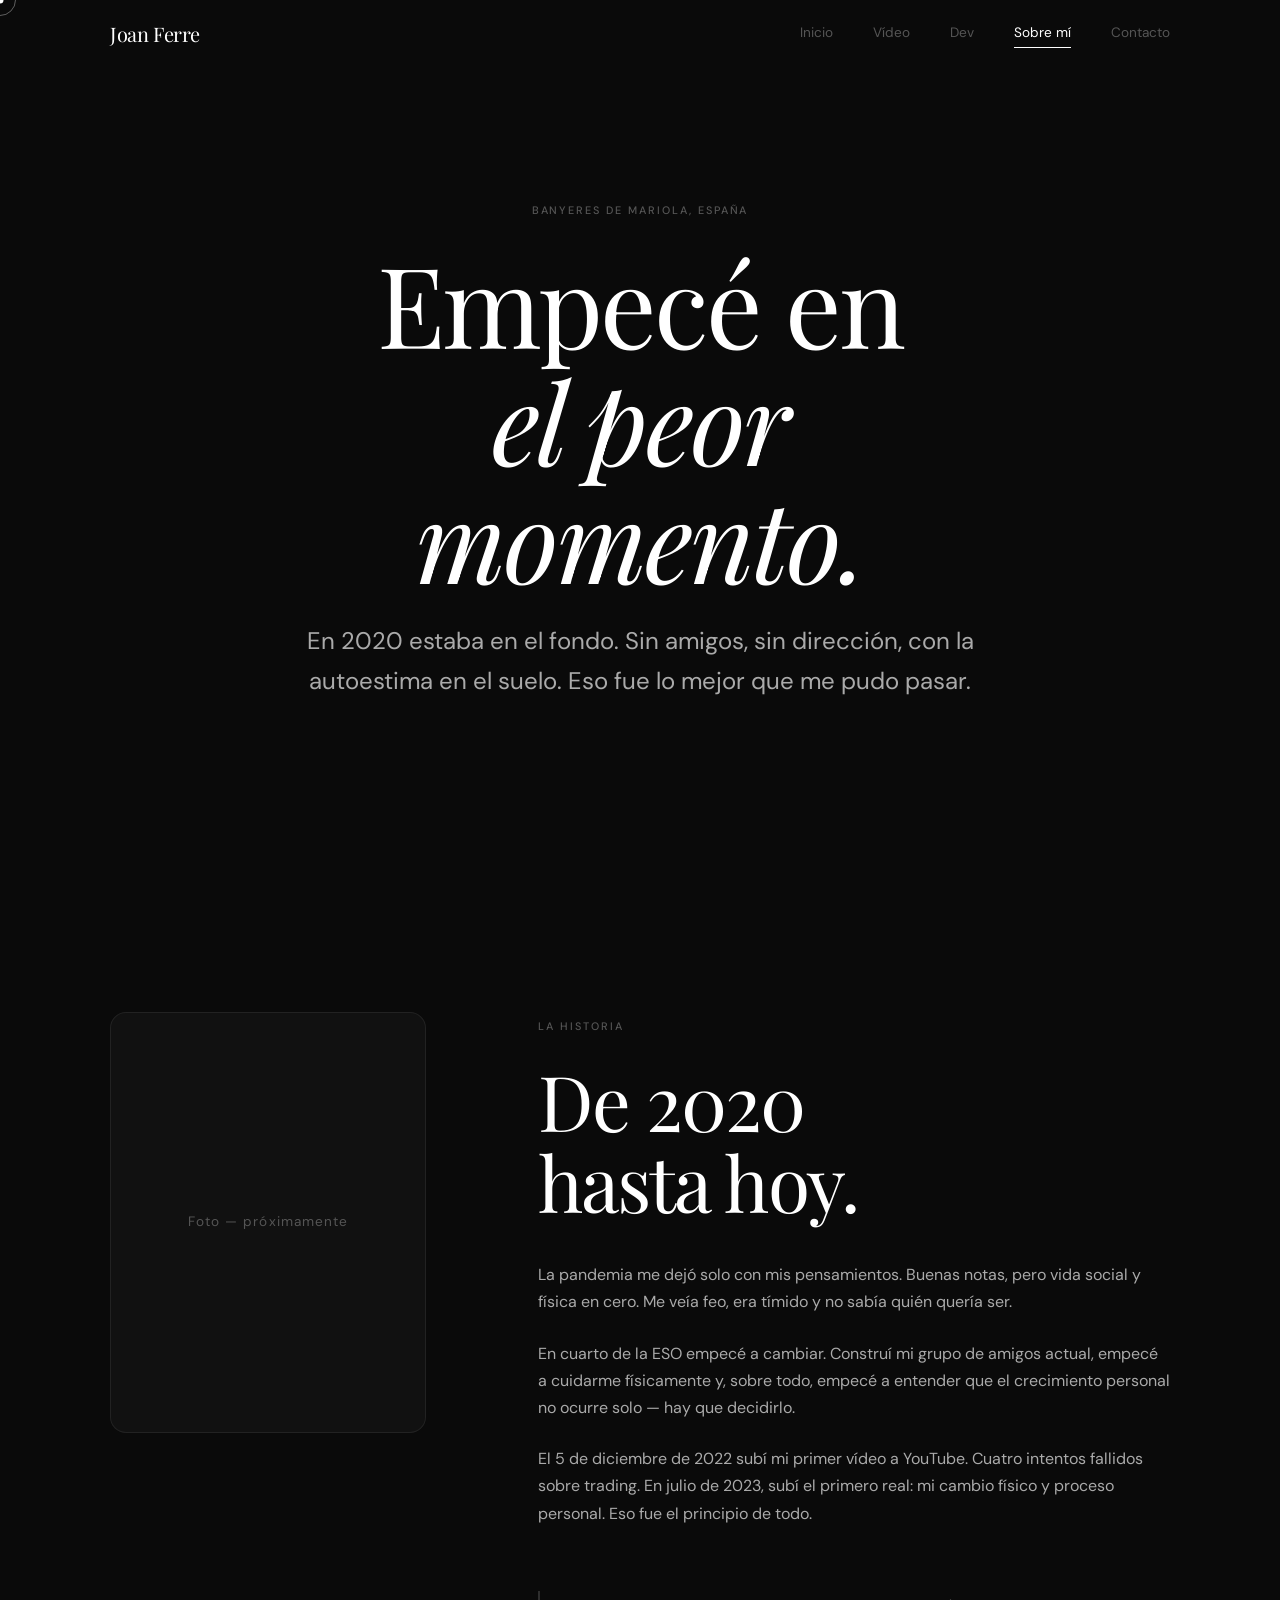
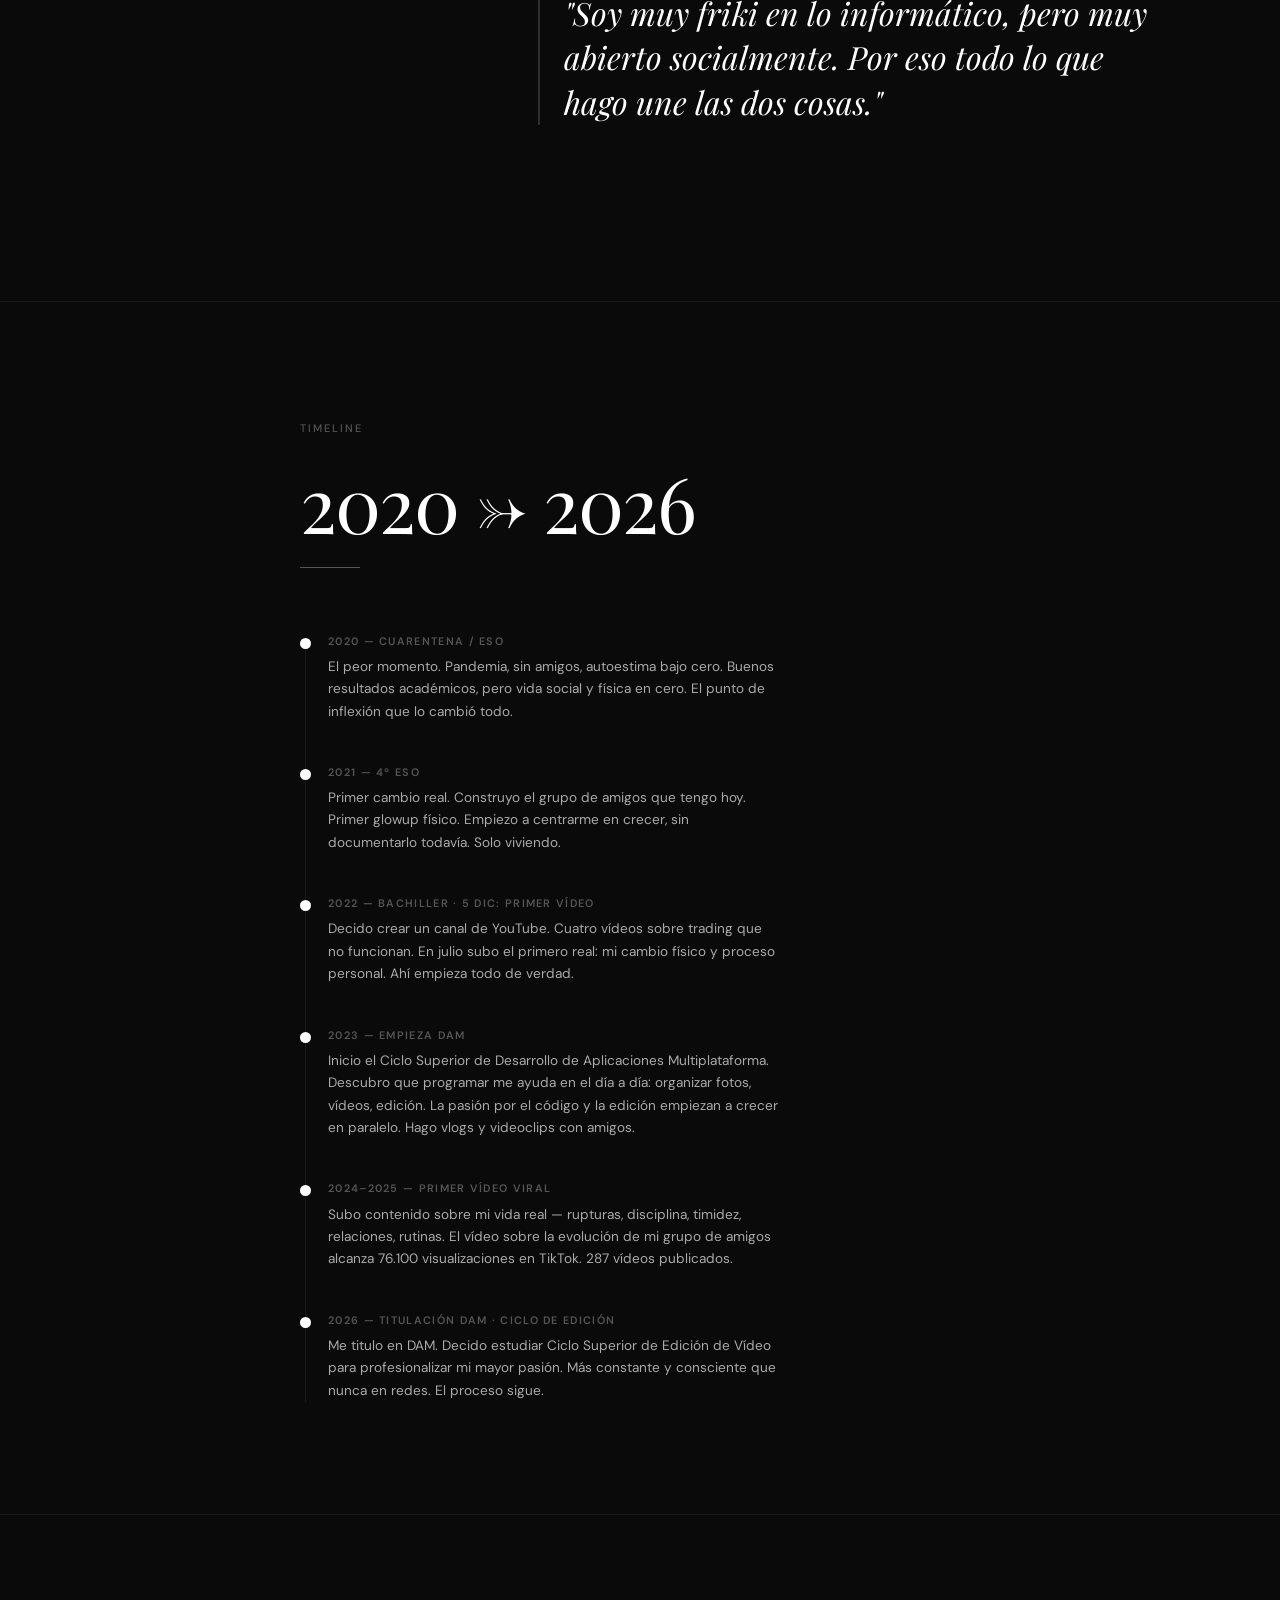
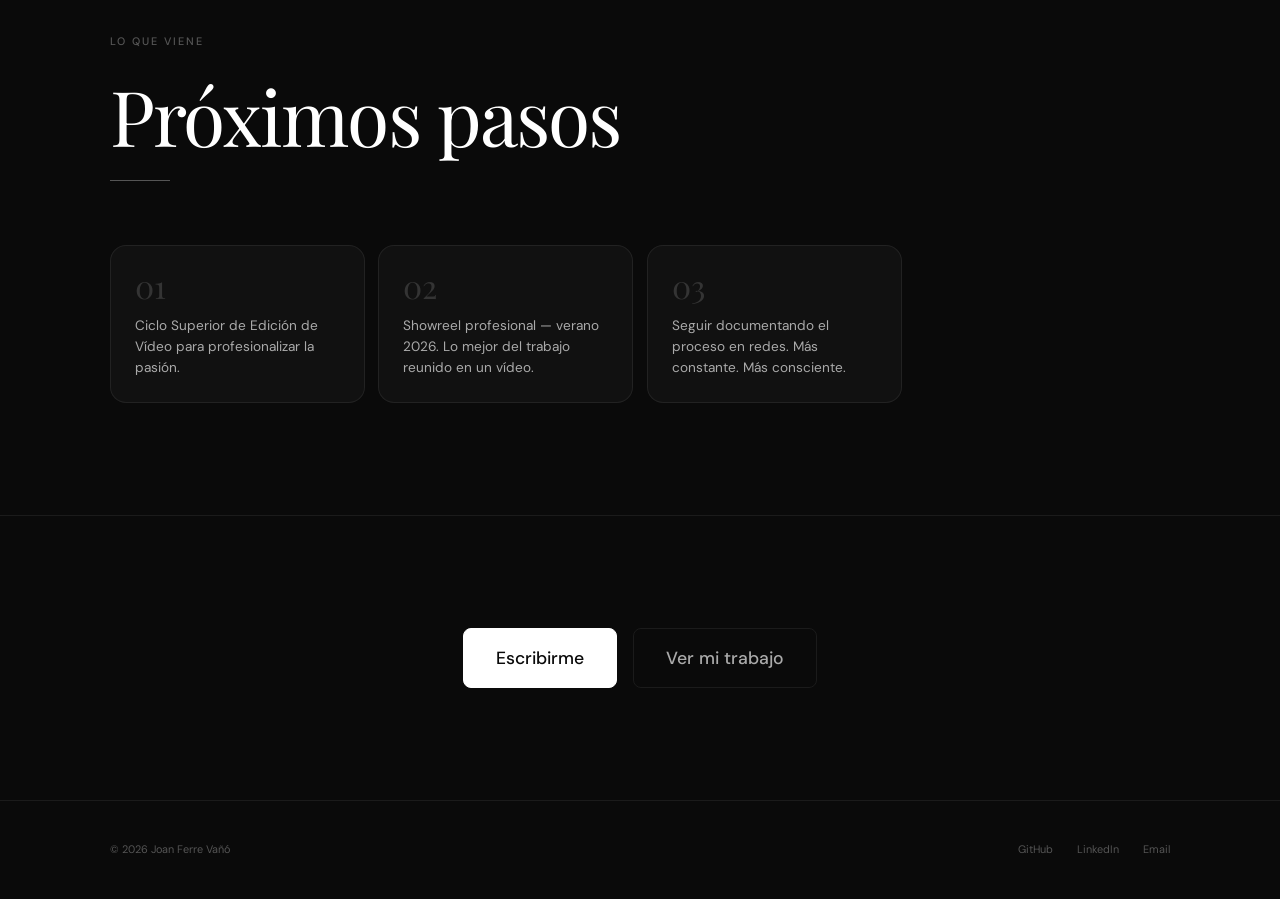
==== about.html @ 05fe8164 "Porfolio casi completo" ====
<!DOCTYPE html>
<html lang="es">
<head>
  <meta charset="UTF-8"/>
  <meta name="viewport" content="width=device-width, initial-scale=1.0"/>
  <title>Sobre mí — Joan Ferre Vañó</title>
  <meta name="description" content="La historia de Joan Ferre Vañó. De 2020 hasta hoy."/>
  <link rel="preconnect" href="https://fonts.googleapis.com"/>
  <link rel="preconnect" href="https://fonts.gstatic.com" crossorigin/>
  <link href="https://fonts.googleapis.com/css2?family=Playfair+Display:ital,wght@0,400;0,500;1,400&family=DM+Sans:wght@300;400;500&display=swap" rel="stylesheet"/>
  <link rel="stylesheet" href="css/style.css"/>
  <link rel="stylesheet" href="css/animations.css"/>
  <link rel="stylesheet" href="css/components.css"/>
  <link rel="stylesheet" href="css/pages.css"/>
</head>
<body class="page-enter">

  <!-- ── NAVBAR ─────────────────────────────────────────────── -->
  <header class="navbar" id="navbar">
    <div class="navbar__inner">
      <a href="index.html" class="navbar__logo">Joan Ferre</a>
      <nav class="navbar__nav">
        <a href="index.html"   class="navbar__link">Inicio</a>
        <a href="video.html"   class="navbar__link">Vídeo</a>
        <a href="dev.html"     class="navbar__link">Dev</a>
        <a href="about.html"   class="navbar__link">Sobre mí</a>
        <a href="contact.html" class="navbar__link">Contacto</a>
      </nav>
      <button class="navbar__burger" id="nav-burger" aria-label="Abrir menú">
        <span></span><span></span><span></span>
      </button>
    </div>
  </header>
  <div class="nav-mobile" id="nav-mobile">
    <a href="index.html">Inicio</a>
    <a href="video.html">Vídeo</a>
    <a href="dev.html">Dev</a>
    <a href="about.html">Sobre mí</a>
    <a href="contact.html">Contacto</a>
  </div>

  <main>
    <!-- ── HERO ─────────────────────────────────────────────── -->
    <section class="hero">
      <div class="container container--sm">
        <div class="hero__inner">
          <span class="hero__eyebrow hero-reveal">Banyeres de Mariola, España</span>
          <h1 class="hero__title hero-reveal">
            Empecé en<br/><em>el peor momento.</em>
          </h1>
          <p class="hero__sub hero-reveal">
            En 2020 estaba en el fondo. Sin amigos, sin dirección, con la autoestima en el suelo.
            Eso fue lo mejor que me pudo pasar.
          </p>
        </div>
      </div>
    </section>

    <!-- ── HISTORIA ──────────────────────────────────────────── -->
    <section class="section">
      <div class="container">
        <div class="about-grid">

          <!-- Foto placeholder -->
          <div class="about-photo reveal">
            <span>Foto — próximamente</span>
          </div>

          <!-- Texto -->
          <div class="reveal reveal--delay">
            <span class="label">La historia</span>
            <h2 style="margin-bottom:var(--sp-lg)">De 2020<br/>hasta hoy.</h2>

            <p style="margin-bottom:var(--sp-md)">
              La pandemia me dejó solo con mis pensamientos. Buenas notas, pero vida social
              y física en cero. Me veía feo, era tímido y no sabía quién quería ser.
            </p>
            <p style="margin-bottom:var(--sp-md)">
              En cuarto de la ESO empecé a cambiar. Construí mi grupo de amigos actual,
              empecé a cuidarme físicamente y, sobre todo, empecé a entender que el
              crecimiento personal no ocurre solo — hay que decidirlo.
            </p>
            <p>
              El 5 de diciembre de 2022 subí mi primer vídeo a YouTube. Cuatro intentos
              fallidos sobre trading. En julio de 2023, subí el primero real: mi cambio
              físico y proceso personal. Eso fue el principio de todo.
            </p>

            <blockquote class="blockquote">
              <p>"Soy muy friki en lo informático, pero muy abierto socialmente. Por eso todo lo que hago une las dos cosas."</p>
            </blockquote>
          </div>
        </div>
      </div>
    </section>

    <!-- ── TIMELINE ──────────────────────────────────────────── -->
    <section class="section">
      <div class="container container--sm">
        <div class="section__head reveal">
          <span class="label">Timeline</span>
          <h2>2020 → 2026</h2>
        </div>

        <div class="timeline reveal">

          <div class="timeline-item">
            <div class="tl-dot"></div>
            <p class="tl-year">2020 — Cuarentena / ESO</p>
            <p class="tl-text">
              El peor momento. Pandemia, sin amigos, autoestima bajo cero.
              Buenos resultados académicos, pero vida social y física en cero.
              El punto de inflexión que lo cambió todo.
            </p>
          </div>

          <div class="timeline-item">
            <div class="tl-dot"></div>
            <p class="tl-year">2021 — 4º ESO</p>
            <p class="tl-text">
              Primer cambio real. Construyo el grupo de amigos que tengo hoy.
              Primer glowup físico. Empiezo a centrarme en crecer,
              sin documentarlo todavía. Solo viviendo.
            </p>
          </div>

          <div class="timeline-item">
            <div class="tl-dot"></div>
            <p class="tl-year">2022 — Bachiller · 5 dic: primer vídeo</p>
            <p class="tl-text">
              Decido crear un canal de YouTube. Cuatro vídeos sobre trading que
              no funcionan. En julio subo el primero real: mi cambio físico y
              proceso personal. Ahí empieza todo de verdad.
            </p>
          </div>

          <div class="timeline-item">
            <div class="tl-dot"></div>
            <p class="tl-year">2023 — Empieza DAM</p>
            <p class="tl-text">
              Inicio el Ciclo Superior de Desarrollo de Aplicaciones Multiplataforma.
              Descubro que programar me ayuda en el día a día: organizar fotos, vídeos,
              edición. La pasión por el código y la edición empiezan a crecer en paralelo.
              Hago vlogs y videoclips con amigos.
            </p>
          </div>

          <div class="timeline-item">
            <div class="tl-dot"></div>
            <p class="tl-year">2024–2025 — Primer vídeo viral</p>
            <p class="tl-text">
              Subo contenido sobre mi vida real — rupturas, disciplina, timidez, relaciones,
              rutinas. El vídeo sobre la evolución de mi grupo de amigos alcanza 76.100
              visualizaciones en TikTok. 287 vídeos publicados.
            </p>
          </div>

          <div class="timeline-item">
            <div class="tl-dot"></div>
            <p class="tl-year">2026 — Titulación DAM · Ciclo de Edición</p>
            <p class="tl-text">
              Me titulo en DAM. Decido estudiar Ciclo Superior de Edición de Vídeo para
              profesionalizar mi mayor pasión. Más constante y consciente que nunca
              en redes. El proceso sigue.
            </p>
          </div>

        </div>
      </div>
    </section>

    <!-- ── PRÓXIMOS PASOS ────────────────────────────────────── -->
    <section class="section">
      <div class="container">
        <div class="section__head reveal">
          <span class="label">Lo que viene</span>
          <h2>Próximos pasos</h2>
        </div>
        <div class="next-steps stagger">
          <div class="next-step">
            <div class="next-step__num">01</div>
            <p class="next-step__text">Ciclo Superior de Edición de Vídeo para profesionalizar la pasión.</p>
          </div>
          <div class="next-step">
            <div class="next-step__num">02</div>
            <p class="next-step__text">Showreel profesional — verano 2026. Lo mejor del trabajo reunido en un vídeo.</p>
          </div>
          <div class="next-step">
            <div class="next-step__num">03</div>
            <p class="next-step__text">Seguir documentando el proceso en redes. Más constante. Más consciente.</p>
          </div>
        </div>
      </div>
    </section>

    <!-- ── CTA ──────────────────────────────────────────────── -->
    <section class="section" style="text-align:center">
      <div class="container container--xs">
        <div class="reveal" style="display:flex;gap:1rem;justify-content:center;flex-wrap:wrap">
          <a href="contact.html" class="btn btn--white btn--lg">Escribirme</a>
          <a href="video.html"   class="btn btn--ghost btn--lg">Ver mi trabajo</a>
        </div>
      </div>
    </section>

  </main>

  <footer class="footer">
    <div class="container">
      <div class="footer__inner">
        <span class="footer__copy">© <span class="footer__year">2026</span> Joan Ferre Vañó</span>
        <nav class="footer__links">
          <a href="https://github.com/joanferrevano"                       target="_blank" rel="noopener">GitHub</a>
          <a href="https://www.linkedin.com/in/joan-ferre-va%C3%B1%C3%B3/" target="_blank" rel="noopener">LinkedIn</a>
          <a href="mailto:joanferrecontact@gmail.com">Email</a>
        </nav>
      </div>
    </div>
  </footer>

  <script src="js/cursor.js"></script>
  <script src="js/nav.js"></script>
  <script src="js/main.js"></script>
</body>
</html>
---- css/style.css ----
/* ══════════════════════════════════════════════════════════════
   style.css — Variables, reset, tipografía, layout base
   Portfolio profesional de Joan Ferre Vañó
   ══════════════════════════════════════════════════════════════ */

/* ── Variables globales ─────────────────────────────────────── */
:root {
  /* Colores */
  --bg:           #0a0a0a;
  --bg-2:         #111111;
  --bg-3:         #1a1a1a;
  --bg-4:         #242424;
  --border:       rgba(255,255,255,0.07);
  --border-h:     rgba(255,255,255,0.15);
  --text:         #f0f0f0;
  --text-2:       #aaaaaa;
  --text-3:       #555555;
  --white:        #ffffff;

  /* Tipografía */
  --font-display: 'Playfair Display', serif;
  --font-body:    'DM Sans', sans-serif;

  /* Tamaños */
  --s-xs:   0.68rem;
  --s-sm:   0.85rem;
  --s-base: 1rem;
  --s-md:   1.1rem;
  --s-lg:   1.25rem;
  --s-xl:   1.5rem;
  --s-2xl:  2rem;
  --s-3xl:  2.75rem;
  --s-4xl:  3.75rem;
  --s-5xl:  5rem;
  --s-6xl:  7rem;

  /* Espaciado */
  --sp-xs:  0.4rem;
  --sp-sm:  0.85rem;
  --sp-md:  1.5rem;
  --sp-lg:  2.5rem;
  --sp-xl:  4rem;
  --sp-2xl: 7rem;

  /* Misc */
  --radius:   8px;
  --radius-lg: 16px;
  --ease:     cubic-bezier(0.16, 1, 0.3, 1);
  --dur:      0.6s;
  --dur-fast: 0.2s;
  --navbar-h: 68px;
}

/* ── Reset ──────────────────────────────────────────────────── */
*, *::before, *::after { box-sizing: border-box; margin: 0; padding: 0; }
html { scroll-behavior: smooth; overflow-x: hidden; font-size: 16px; }
body {
  background: var(--bg);
  color: var(--text);
  font-family: var(--font-body);
  font-size: var(--s-base);
  font-weight: 400;
  line-height: 1.65;
  -webkit-font-smoothing: antialiased;
  overflow-x: hidden;
  cursor: none;
}
img, svg { display: block; max-width: 100%; }
a { color: inherit; text-decoration: none; }
button { font-family: inherit; cursor: none; border: none; background: none; }
ul { list-style: none; }
@media (hover: none) { body { cursor: auto; } button { cursor: pointer; } }

/* ── Tipografía ─────────────────────────────────────────────── */
h1, h2, h3 {
  font-family: var(--font-display);
  font-weight: 400;
  line-height: 1.05;
  letter-spacing: -0.025em;
  color: var(--white);
}
h1 { font-size: clamp(var(--s-4xl), 9vw, var(--s-6xl)); }
h2 { font-size: clamp(var(--s-3xl), 6vw, var(--s-5xl)); }
h3 { font-size: clamp(var(--s-xl), 3vw, var(--s-2xl)); }
p  { color: var(--text-2); line-height: 1.7; }

/* ── Layout ─────────────────────────────────────────────────── */
.container {
  width: 100%;
  max-width: 1140px;
  margin: 0 auto;
  padding: 0 var(--sp-lg);
}
.container--sm { max-width: 760px; }
.container--xs { max-width: 600px; }

/* ── Utilidades de texto ────────────────────────────────────── */
.label {
  display: inline-block;
  font-size: var(--s-xs);
  font-weight: 500;
  letter-spacing: 0.18em;
  text-transform: uppercase;
  color: var(--text-3);
  margin-bottom: var(--sp-md);
}
.label--light { color: var(--text-2); }

.eyebrow {
  font-size: var(--s-sm);
  font-weight: 500;
  letter-spacing: 0.1em;
  text-transform: uppercase;
  color: var(--text-3);
}

/* ── Secciones ──────────────────────────────────────────────── */
.section { padding: var(--sp-2xl) 0; }
.section + .section { border-top: 1px solid var(--border); }
.section__head { margin-bottom: var(--sp-xl); }
.section__head h2 { margin-bottom: var(--sp-md); }
.section__head p { max-width: 55ch; font-size: var(--s-lg); }

/* Línea decorativa bajo título de sección */
.section__head h2::after {
  content: '';
  display: block;
  width: 0;
  height: 1px;
  background: var(--text-3);
  margin-top: var(--sp-md);
  transition: width 1.2s var(--ease);
}
.section__head.is-visible h2::after { width: 60px; }

/* ── Divisor ────────────────────────────────────────────────── */
.divider {
  height: 1px;
  background: var(--border);
  width: 100%;
}

/* ── Footer ─────────────────────────────────────────────────── */
.footer {
  padding: var(--sp-lg) 0;
  border-top: 1px solid var(--border);
}
.footer__inner {
  display: flex;
  align-items: center;
  justify-content: space-between;
  flex-wrap: wrap;
  gap: var(--sp-md);
}
.footer__copy { font-size: var(--s-xs); color: var(--text-3); }
.footer__links { display: flex; gap: var(--sp-md); }
.footer__links a { font-size: var(--s-xs); color: var(--text-3); transition: color var(--dur-fast); }
.footer__links a:hover { color: var(--text); }

/* ── Responsive ─────────────────────────────────────────────── */
@media (max-width: 900px) {
  :root { --sp-2xl: 5rem; --sp-xl: 3rem; }
  .container { padding: 0 var(--sp-md); }
}
@media (max-width: 600px) {
  :root { --sp-2xl: 4rem; }
  .footer__inner { flex-direction: column; align-items: flex-start; }
}
---- css/animations.css ----
/* ══════════════════════════════════════════════════════════════
   animations.css — Keyframes y clases de animación
   Portfolio profesional de Joan Ferre Vañó
   ══════════════════════════════════════════════════════════════ */

/* ── Keyframes ──────────────────────────────────────────────── */

@keyframes fadeUp {
  from { opacity: 0; transform: translateY(22px); }
  to   { opacity: 1; transform: translateY(0);    }
}

@keyframes fadeIn {
  from { opacity: 0; }
  to   { opacity: 1; }
}

@keyframes lineGrow {
  from { transform: scaleX(0); }
  to   { transform: scaleX(1); }
}

@keyframes cursorPulse {
  0%, 100% { transform: translate(-50%, -50%) scale(1); }
  50%       { transform: translate(-50%, -50%) scale(1.4); }
}

@keyframes timelineDot {
  from { transform: scale(0); opacity: 0; }
  to   { transform: scale(1); opacity: 1;  }
}

@keyframes pageIn {
  from { opacity: 0; transform: translateY(12px); }
  to   { opacity: 1; transform: translateY(0);    }
}

/* ── Entrada de página ──────────────────────────────────────── */
.page-enter {
  animation: pageIn 0.55s var(--ease) both;
}

/* ── Hero: texto con reveal progresivo ──────────────────────── */
.hero-reveal {
  opacity: 0;
  transform: translateY(20px);
  animation: fadeUp var(--dur) var(--ease) forwards;
}
.hero-reveal:nth-child(1) { animation-delay: 0.1s; }
.hero-reveal:nth-child(2) { animation-delay: 0.22s; }
.hero-reveal:nth-child(3) { animation-delay: 0.34s; }
.hero-reveal:nth-child(4) { animation-delay: 0.46s; }
.hero-reveal:nth-child(5) { animation-delay: 0.58s; }

/* ── Scroll reveal ──────────────────────────────────────────── */
.reveal {
  opacity: 0;
  transform: translateY(24px);
  transition: opacity 0.75s var(--ease), transform 0.75s var(--ease);
}
.reveal.is-visible {
  opacity: 1;
  transform: translateY(0);
}

/* Stagger escalonado para grupos de elementos */
.stagger > * {
  opacity: 0;
  transform: translateY(20px);
  transition: opacity 0.65s var(--ease), transform 0.65s var(--ease);
}
.stagger.is-visible > *:nth-child(1) { opacity: 1; transform: none; transition-delay: 0s;    }
.stagger.is-visible > *:nth-child(2) { opacity: 1; transform: none; transition-delay: 0.1s;  }
.stagger.is-visible > *:nth-child(3) { opacity: 1; transform: none; transition-delay: 0.2s;  }
.stagger.is-visible > *:nth-child(4) { opacity: 1; transform: none; transition-delay: 0.3s;  }
.stagger.is-visible > *:nth-child(5) { opacity: 1; transform: none; transition-delay: 0.4s;  }
.stagger.is-visible > *:nth-child(6) { opacity: 1; transform: none; transition-delay: 0.5s;  }
.stagger.is-visible > *:nth-child(7) { opacity: 1; transform: none; transition-delay: 0.6s;  }
.stagger.is-visible > *:nth-child(8) { opacity: 1; transform: none; transition-delay: 0.7s;  }

/* ── Cursor personalizado ───────────────────────────────────── */
.cursor-dot {
  position: fixed;
  width: 7px;
  height: 7px;
  background: var(--white);
  border-radius: 50%;
  top: 0; left: 0;
  pointer-events: none;
  z-index: 9999;
  transform: translate(-50%, -50%);
  transition: width 0.2s, height 0.2s, background 0.2s;
}
.cursor-ring {
  position: fixed;
  width: 32px;
  height: 32px;
  border: 1px solid rgba(255,255,255,0.35);
  border-radius: 50%;
  top: 0; left: 0;
  pointer-events: none;
  z-index: 9998;
  transform: translate(-50%, -50%);
  transition: width 0.3s var(--ease), height 0.3s var(--ease),
              border-color 0.3s, transform 0.08s linear;
}
body.cursor-hover .cursor-dot  { width: 10px; height: 10px; background: var(--white); }
body.cursor-hover .cursor-ring { width: 50px; height: 50px; border-color: rgba(255,255,255,0.6); }

/* ── Timeline ───────────────────────────────────────────────── */
.timeline-item .tl-dot {
  transition: transform 0.4s var(--ease), background 0.4s;
}
.timeline-item.is-visible .tl-dot {
  animation: timelineDot 0.45s var(--ease) forwards;
}
.timeline-item {
  opacity: 0;
  transform: translateX(-16px);
  transition: opacity 0.6s var(--ease), transform 0.6s var(--ease);
}
.timeline-item.is-visible {
  opacity: 1;
  transform: translateX(0);
}

/* ── Hover 3D en tarjetas ───────────────────────────────────── */
.card-3d {
  transition: transform 0.35s var(--ease), box-shadow 0.35s;
  transform-style: preserve-3d;
  perspective: 800px;
}
.card-3d:hover {
  box-shadow: 0 20px 60px rgba(0,0,0,0.5);
}

/* ── Transición de página ───────────────────────────────────── */
.page-transition-overlay {
  position: fixed;
  inset: 0;
  background: var(--bg);
  z-index: 9000;
  pointer-events: none;
  opacity: 0;
  transition: opacity 0.3s var(--ease);
}
.page-transition-overlay.active { opacity: 1; }

/* ── Accesibilidad: reducir movimiento ──────────────────────── */
@media (prefers-reduced-motion: reduce) {
  *, *::before, *::after {
    animation-duration: 0.01ms !important;
    transition-duration: 0.01ms !important;
  }
  .reveal, .stagger > *, .hero-reveal, .timeline-item {
    opacity: 1 !important;
    transform: none !important;
  }
}
---- css/components.css ----
/* ══════════════════════════════════════════════════════════════
   components.css — Navbar, Hero, Botones, Tarjetas, Footer
   Portfolio profesional de Joan Ferre Vañó
   ══════════════════════════════════════════════════════════════ */

/* ── NAVBAR ─────────────────────────────────────────────────── */
.navbar {
  position: fixed; top: 0; left: 0; right: 0;
  height: var(--navbar-h);
  z-index: 1000;
  transition: background 0.4s, backdrop-filter 0.4s, border-color 0.4s;
  border-bottom: 1px solid transparent;
}
.navbar.is-scrolled {
  background: rgba(10,10,10,0.88);
  backdrop-filter: blur(18px);
  -webkit-backdrop-filter: blur(18px);
  border-bottom-color: var(--border);
}
.navbar__inner {
  max-width: 1140px; margin: 0 auto;
  padding: 0 var(--sp-lg);
  height: 100%;
  display: flex; align-items: center; justify-content: space-between;
}
.navbar__logo {
  font-family: var(--font-display);
  font-size: var(--s-lg);
  color: var(--white);
  letter-spacing: -0.02em;
  white-space: nowrap;
}
.navbar__nav { display: flex; align-items: center; gap: var(--sp-lg); }
.navbar__link {
  font-size: var(--s-sm);
  color: var(--text-3);
  position: relative;
  transition: color var(--dur-fast);
}
.navbar__link::after {
  content: '';
  position: absolute; bottom: -3px; left: 0;
  width: 0; height: 1px;
  background: var(--white);
  transition: width 0.3s var(--ease);
}
.navbar__link:hover       { color: var(--white); }
.navbar__link:hover::after { width: 100%; }
.navbar__link.is-active   { color: var(--white); }
.navbar__link.is-active::after { width: 100%; }

/* Menú hamburguesa */
.navbar__burger {
  display: none; flex-direction: column;
  gap: 5px; padding: 4px; cursor: none;
}
.navbar__burger span {
  display: block; width: 20px; height: 1.5px;
  background: var(--text); border-radius: 2px;
  transition: transform 0.3s, opacity 0.3s;
}
.navbar__burger.is-open span:nth-child(1) { transform: translateY(6.5px) rotate(45deg); }
.navbar__burger.is-open span:nth-child(2) { opacity: 0; }
.navbar__burger.is-open span:nth-child(3) { transform: translateY(-6.5px) rotate(-45deg); }

/* Menú móvil overlay */
.nav-mobile {
  position: fixed; inset: 0;
  background: var(--bg-2);
  z-index: 999;
  display: flex; flex-direction: column;
  align-items: center; justify-content: center; gap: var(--sp-md);
  opacity: 0; visibility: hidden;
  transition: opacity 0.4s var(--ease), visibility 0.4s;
}
.nav-mobile.is-open { opacity: 1; visibility: visible; }
.nav-mobile a {
  font-family: var(--font-display);
  font-size: clamp(2rem, 7vw, 3.5rem);
  color: var(--text-2);
  transition: color var(--dur-fast);
}
.nav-mobile a:hover, .nav-mobile a.is-active { color: var(--white); }

/* ── BOTONES ─────────────────────────────────────────────────── */
.btn {
  display: inline-flex; align-items: center; gap: 0.5rem;
  padding: 0.7rem 1.5rem;
  font-size: var(--s-sm); font-weight: 500;
  border-radius: var(--radius);
  border: 1px solid transparent;
  transition: background var(--dur-fast), border-color var(--dur-fast),
              color var(--dur-fast), transform 0.25s var(--ease);
  cursor: none;
  white-space: nowrap;
}
.btn:hover { transform: translateY(-2px); }

.btn--white   { background: var(--white); color: var(--bg); border-color: var(--white); }
.btn--white:hover { background: #e8e8e8; border-color: #e8e8e8; }

.btn--outline { background: transparent; color: var(--white); border-color: var(--border-h); }
.btn--outline:hover { background: rgba(255,255,255,0.06); border-color: var(--text-2); }

.btn--ghost   { background: transparent; color: var(--text-2); border-color: var(--border); }
.btn--ghost:hover { color: var(--white); border-color: var(--border-h); }

.btn--lg { padding: 0.9rem 2rem; font-size: var(--s-md); }
.btn--icon { padding: 0.7rem; }

/* ── HERO genérico ───────────────────────────────────────────── */
.hero {
  min-height: 100svh;
  padding: calc(var(--navbar-h) + var(--sp-2xl)) var(--sp-lg) var(--sp-2xl);
  display: flex; align-items: center; justify-content: center;
  text-align: center; position: relative; overflow: hidden;
}
.hero--left { text-align: left; justify-content: flex-start; }
.hero__inner { position: relative; z-index: 1; }
.hero__eyebrow {
  font-size: var(--s-xs); font-weight: 500;
  letter-spacing: 0.18em; text-transform: uppercase;
  color: var(--text-3); margin-bottom: var(--sp-md);
  display: block;
}
.hero__title { margin-bottom: var(--sp-md); }
.hero__sub {
  font-size: clamp(var(--s-lg), 2.5vw, var(--s-xl));
  color: var(--text-2);
  max-width: 55ch;
  margin: 0 auto var(--sp-xl);
}
.hero--left .hero__sub { margin-left: 0; }
.hero__ctas { display: flex; gap: var(--sp-sm); flex-wrap: wrap; justify-content: center; }
.hero--left .hero__ctas { justify-content: flex-start; }

/* Decoración de fondo */
.hero__bg-text {
  position: absolute;
  font-family: var(--font-display);
  font-size: clamp(10rem, 30vw, 28rem);
  color: var(--white);
  opacity: 0.025;
  pointer-events: none;
  user-select: none;
  line-height: 1;
  bottom: -0.1em;
}

/* ── STAT BLOCKS ─────────────────────────────────────────────── */
.stats-row { display: flex; flex-wrap: wrap; gap: var(--sp-lg); }
.stat-item { }
.stat-item__num {
  font-family: var(--font-display);
  font-size: clamp(var(--s-2xl), 5vw, var(--s-4xl));
  color: var(--white);
  line-height: 1;
  letter-spacing: -0.03em;
  display: block;
}
.stat-item__label { font-size: var(--s-xs); color: var(--text-3); margin-top: 0.3rem; display: block; }

/* ── TARJETAS GENERALES ──────────────────────────────────────── */
.card {
  background: var(--bg-2);
  border: 1px solid var(--border);
  border-radius: var(--radius-lg);
  overflow: hidden;
  transition: border-color 0.3s, transform 0.35s var(--ease), box-shadow 0.35s;
}
.card:hover { border-color: var(--border-h); }
.card__body { padding: var(--sp-md); }
.card__title { font-family: var(--font-display); font-size: var(--s-xl); color: var(--white); margin-bottom: var(--sp-sm); }
.card__desc  { font-size: var(--s-sm); color: var(--text-2); line-height: 1.6; }

/* Badge de estado */
.badge {
  display: inline-block; padding: 0.2rem 0.65rem;
  font-size: var(--s-xs); font-weight: 500;
  border-radius: 4px; letter-spacing: 0.05em;
}
.badge--white  { background: var(--white); color: var(--bg); }
.badge--dim    { background: var(--bg-4); color: var(--text-2); border: 1px solid var(--border); }
.badge--active { background: rgba(255,255,255,0.1); color: var(--text); border: 1px solid var(--border-h); }

/* ── GRID DE REDES ───────────────────────────────────────────── */
.social-grid {
  display: grid;
  grid-template-columns: repeat(auto-fill, minmax(160px, 1fr));
  gap: var(--sp-sm);
}
.social-card {
  background: var(--bg-2); border: 1px solid var(--border);
  border-radius: var(--radius-lg); padding: var(--sp-md);
  display: flex; flex-direction: column; gap: 0.6rem;
  transition: border-color 0.2s, transform 0.3s var(--ease), background 0.2s;
}
.social-card:hover { border-color: var(--border-h); background: var(--bg-3); transform: translateY(-3px); }
.social-card__icon { color: var(--text-2); transition: color 0.2s; }
.social-card__icon svg { width: 22px; height: 22px; }
.social-card:hover .social-card__icon { color: var(--white); }
.social-card__name { font-size: var(--s-sm); font-weight: 500; color: var(--white); }
.social-card__sub  { font-size: var(--s-xs); color: var(--text-3); }

/* ── RESPONSIVE ─────────────────────────────────────────────── */
@media (max-width: 900px) {
  .navbar__nav  { display: none; }
  .navbar__burger { display: flex; }
}
@media (max-width: 600px) {
  .hero { padding-top: calc(var(--navbar-h) + var(--sp-xl)); }
  .hero__ctas { flex-direction: column; align-items: flex-start; }
  .hero--center .hero__ctas { align-items: center; }
  .stats-row { gap: var(--sp-md); }
}
---- css/pages.css ----
/* ══════════════════════════════════════════════════════════════
   pages.css — Estilos específicos de cada página
   Portfolio profesional de Joan Ferre Vañó
   ══════════════════════════════════════════════════════════════ */

/* ══════════════════
   INDEX — Inicio
══════════════════ */

/* Bloques de navegación visual (vídeo / dev) */
.index-blocks {
  display: grid;
  grid-template-columns: 1fr 1fr;
  gap: var(--sp-sm);
  margin-bottom: var(--sp-2xl);
}
.index-block {
  position: relative;
  border: 1px solid var(--border);
  border-radius: var(--radius-lg);
  padding: var(--sp-xl) var(--sp-lg);
  overflow: hidden;
  min-height: 320px;
  display: flex;
  flex-direction: column;
  justify-content: flex-end;
  transition: border-color 0.3s, transform 0.4s var(--ease);
  background: var(--bg-2);
}
.index-block:hover { border-color: var(--border-h); transform: translateY(-4px); }

.index-block__num {
  position: absolute; top: var(--sp-md); left: var(--sp-lg);
  font-family: var(--font-display);
  font-size: var(--s-6xl); color: var(--white);
  opacity: 0.04; line-height: 1; pointer-events: none;
  user-select: none;
}
.index-block__label {
  font-size: var(--s-xs); font-weight: 500;
  letter-spacing: 0.15em; text-transform: uppercase;
  color: var(--text-3); margin-bottom: var(--sp-sm);
}
.index-block__title {
  font-family: var(--font-display);
  font-size: clamp(var(--s-2xl), 3.5vw, var(--s-3xl));
  color: var(--white); line-height: 1.1; margin-bottom: var(--sp-md);
}
.index-block__arrow {
  display: inline-flex; align-items: center; gap: 0.5rem;
  font-size: var(--s-sm); color: var(--text-3);
  transition: color 0.2s, gap 0.3s var(--ease);
}
.index-block:hover .index-block__arrow { color: var(--white); gap: 0.9rem; }

/* Stats de índice */
.index-stats {
  display: grid;
  grid-template-columns: repeat(4, 1fr);
  gap: var(--sp-sm);
  padding: var(--sp-lg);
  background: var(--bg-2);
  border: 1px solid var(--border);
  border-radius: var(--radius-lg);
  margin-bottom: var(--sp-2xl);
}
.index-stat { text-align: center; }
.index-stat__num {
  font-family: var(--font-display);
  font-size: clamp(var(--s-xl), 3vw, var(--s-3xl));
  color: var(--white); line-height: 1;
  display: block; margin-bottom: 0.3rem;
}
.index-stat__label { font-size: var(--s-xs); color: var(--text-3); }

/* ══════════════════
   VIDEO — Edición
══════════════════ */

/* Placeholder showreel */
.showreel-placeholder {
  width: 100%;
  aspect-ratio: 16/9;
  background: var(--bg-2);
  border: 1px solid var(--border);
  border-radius: var(--radius-lg);
  display: flex; flex-direction: column;
  align-items: center; justify-content: center;
  gap: var(--sp-md);
  text-align: center;
  position: relative; overflow: hidden;
}
.showreel-placeholder__title {
  font-family: var(--font-display);
  font-size: clamp(var(--s-xl), 4vw, var(--s-3xl));
  color: var(--text-2);
}
.showreel-placeholder__sub { font-size: var(--s-sm); color: var(--text-3); }

/* Grid vídeos */
.video-grid {
  display: grid;
  grid-template-columns: repeat(auto-fill, minmax(260px, 1fr));
  gap: var(--sp-md);
}
.video-card {
  border-radius: var(--radius-lg);
  overflow: hidden;
  background: var(--bg-2);
  border: 1px solid var(--border);
  transition: border-color 0.3s, transform 0.35s var(--ease);
}
.video-card:hover { border-color: var(--border-h); transform: translateY(-5px); }
.video-card__thumb {
  width: 100%; aspect-ratio: 16/9; background: var(--bg-3);
}
.video-card__body  { padding: var(--sp-md); }
.video-card__views { font-size: var(--s-xs); color: var(--text-3); margin-bottom: 0.4rem; display: block; }
.video-card__title { font-size: var(--s-sm); color: var(--text); line-height: 1.45; }
.video-card--viral { border-color: rgba(255,255,255,0.12); }

/* Colores de placeholder por tarjeta */
.thumb--1 { background: linear-gradient(135deg, #12001f 0%, #1e0040 100%); }
.thumb--2 { background: linear-gradient(135deg, #001220 0%, #002040 100%); }
.thumb--3 { background: linear-gradient(135deg, #1a1200 0%, #302200 100%); }
.thumb--4 { background: linear-gradient(135deg, #0a0a0a 0%, #1e1e1e 100%); }

/* ══════════════════
   DEV — Proyectos
══════════════════ */

/* Skills chips */
.skills-row { display: flex; flex-wrap: wrap; gap: var(--sp-xs); }
.skill-chip {
  padding: 0.3rem 0.9rem;
  background: var(--bg-3); border: 1px solid var(--border);
  border-radius: 100px; font-size: var(--s-xs);
  color: var(--text-2); white-space: nowrap;
  transition: border-color 0.2s, color 0.2s;
}
.skill-chip:hover { border-color: var(--border-h); color: var(--white); }

/* Grid de proyectos */
.projects-grid {
  display: grid;
  grid-template-columns: repeat(auto-fill, minmax(300px, 1fr));
  gap: var(--sp-md);
}
.project-card {
  background: var(--bg-2);
  border: 1px solid var(--border);
  border-radius: var(--radius-lg);
  padding: var(--sp-lg);
  display: flex; flex-direction: column; gap: var(--sp-sm);
  position: relative; overflow: hidden;
  transition: border-color 0.3s, transform 0.35s var(--ease), box-shadow 0.35s;
  cursor: none;
}
.project-card:hover { border-color: var(--border-h); transform: translateY(-5px); box-shadow: 0 24px 60px rgba(0,0,0,0.45); }
.project-card__top  { display: flex; align-items: flex-start; justify-content: space-between; gap: var(--sp-sm); }
.project-card__name { font-family: var(--font-display); font-size: var(--s-xl); color: var(--white); }
.project-card__tech { font-size: var(--s-xs); color: var(--text-3); letter-spacing: 0.08em; }
.project-card__desc { font-size: var(--s-sm); color: var(--text-2); line-height: 1.65; flex: 1; }
.project-card__link {
  display: inline-flex; align-items: center; gap: 0.4rem;
  font-size: var(--s-sm); color: var(--text-2);
  transition: color 0.2s, gap 0.3s var(--ease);
}
.project-card__link:hover { color: var(--white); gap: 0.75rem; }

/* ══════════════════
   ABOUT — Historia
══════════════════ */

/* Foto placeholder */
.about-photo {
  width: 100%; aspect-ratio: 3/4;
  background: var(--bg-2);
  border: 1px solid var(--border);
  border-radius: var(--radius-lg);
  display: flex; align-items: center; justify-content: center;
}
.about-photo span { font-size: var(--s-sm); color: var(--text-3); letter-spacing: 0.08em; }

/* Layout de la historia */
.about-grid {
  display: grid; grid-template-columns: 1fr 2fr;
  gap: var(--sp-2xl); align-items: start;
}

/* Cita destacada */
.blockquote {
  border-left: 2px solid var(--border-h);
  padding-left: var(--sp-md);
  margin: var(--sp-xl) 0;
}
.blockquote p {
  font-family: var(--font-display);
  font-size: clamp(var(--s-lg), 2.5vw, var(--s-2xl));
  color: var(--white);
  line-height: 1.4;
  font-style: italic;
}

/* Timeline */
.timeline { position: relative; padding-left: 28px; }
.timeline::before {
  content: '';
  position: absolute; left: 5px; top: 8px; bottom: 0;
  width: 1px; background: var(--border);
}
.timeline-item { position: relative; padding-bottom: var(--sp-lg); }
.timeline-item:last-child { padding-bottom: 0; }
.tl-dot {
  position: absolute; left: -28px; top: 6px;
  width: 11px; height: 11px;
  border-radius: 50%;
  background: var(--bg-3); border: 1.5px solid var(--border-h);
}
.timeline-item.is-visible .tl-dot { background: var(--white); }
.tl-year {
  font-size: var(--s-xs); font-weight: 600;
  letter-spacing: 0.12em; text-transform: uppercase;
  color: var(--text-3); margin-bottom: 0.35rem;
}
.tl-text { font-size: var(--s-sm); color: var(--text-2); line-height: 1.65; max-width: 50ch; }

/* Próximos pasos */
.next-steps {
  display: grid;
  grid-template-columns: repeat(auto-fill, minmax(220px, 1fr));
  gap: var(--sp-sm);
}
.next-step {
  background: var(--bg-2); border: 1px solid var(--border);
  border-radius: var(--radius-lg); padding: var(--sp-md);
}
.next-step__num { font-family: var(--font-display); font-size: var(--s-2xl); color: var(--border-h); line-height: 1; margin-bottom: var(--sp-sm); }
.next-step__text { font-size: var(--s-sm); color: var(--text-2); line-height: 1.55; }

/* ══════════════════
   CONTACT
══════════════════ */
.contact-grid { display: grid; grid-template-columns: 1fr 1fr; gap: var(--sp-2xl); align-items: start; }
.contact-email-link {
  font-family: var(--font-display);
  font-size: clamp(var(--s-lg), 3vw, var(--s-2xl));
  color: var(--white);
  border-bottom: 1px solid var(--border);
  padding-bottom: 2px;
  transition: border-color 0.2s;
}
.contact-email-link:hover { border-color: var(--white); }

.form { display: flex; flex-direction: column; gap: var(--sp-md); }
.form__row { display: grid; grid-template-columns: 1fr 1fr; gap: var(--sp-md); }
.form__group { display: flex; flex-direction: column; gap: 0.4rem; }
.form__label { font-size: var(--s-xs); font-weight: 500; letter-spacing: 0.1em; text-transform: uppercase; color: var(--text-3); }
.form__input {
  background: var(--bg-2); border: 1px solid var(--border);
  border-radius: var(--radius); padding: 0.75rem 1rem;
  font-family: var(--font-body); font-size: var(--s-base);
  color: var(--white); outline: none;
  transition: border-color var(--dur-fast);
}
.form__input::placeholder { color: var(--text-3); }
.form__input:focus { border-color: var(--border-h); }
.form__textarea { resize: vertical; min-height: 130px; }
.form__aviso { font-size: var(--s-sm); color: var(--text-2); min-height: 1.4em; }

/* ── RESPONSIVE páginas ──────────────────────────────────────── */
@media (max-width: 900px) {
  .index-blocks  { grid-template-columns: 1fr; }
  .index-stats   { grid-template-columns: repeat(2, 1fr); }
  .about-grid    { grid-template-columns: 1fr; }
  .contact-grid  { grid-template-columns: 1fr; }
}
@media (max-width: 600px) {
  .index-stats { grid-template-columns: repeat(2, 1fr); }
  .form__row   { grid-template-columns: 1fr; }
  .next-steps  { grid-template-columns: 1fr; }
}
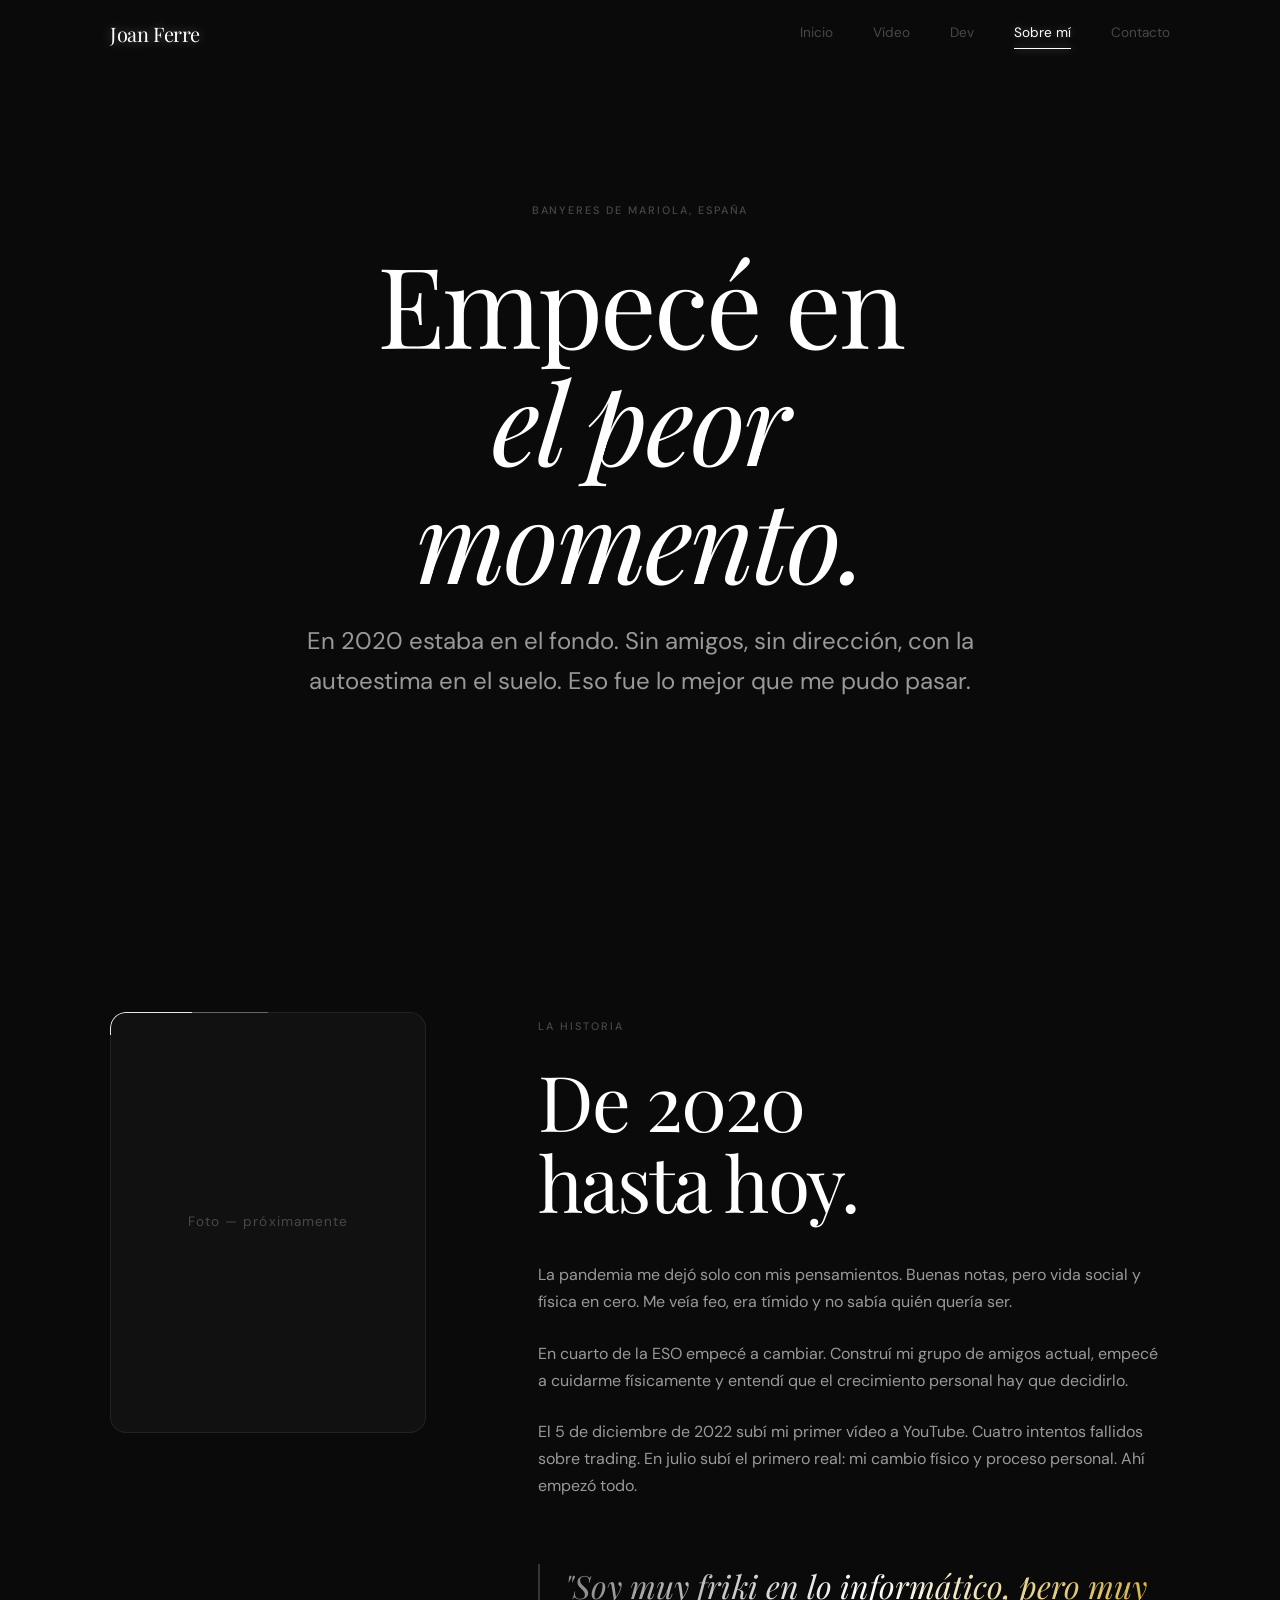
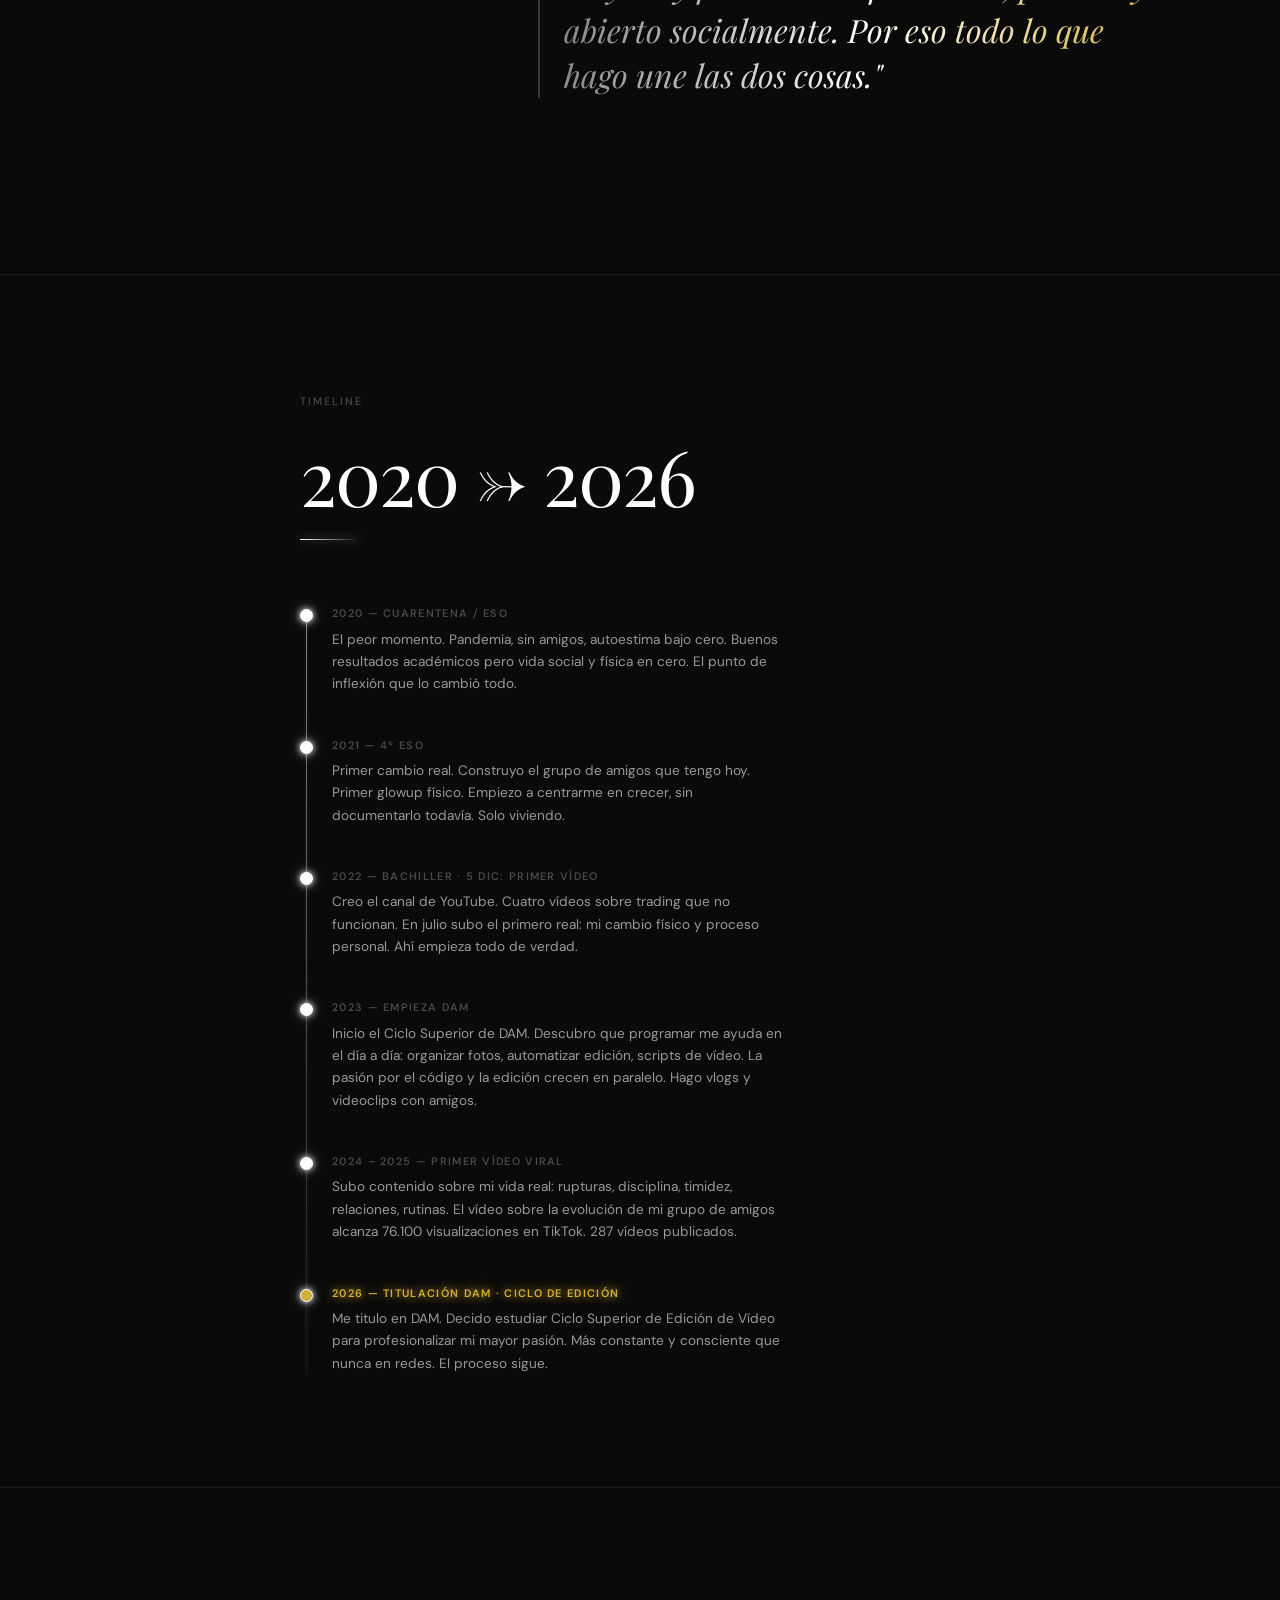
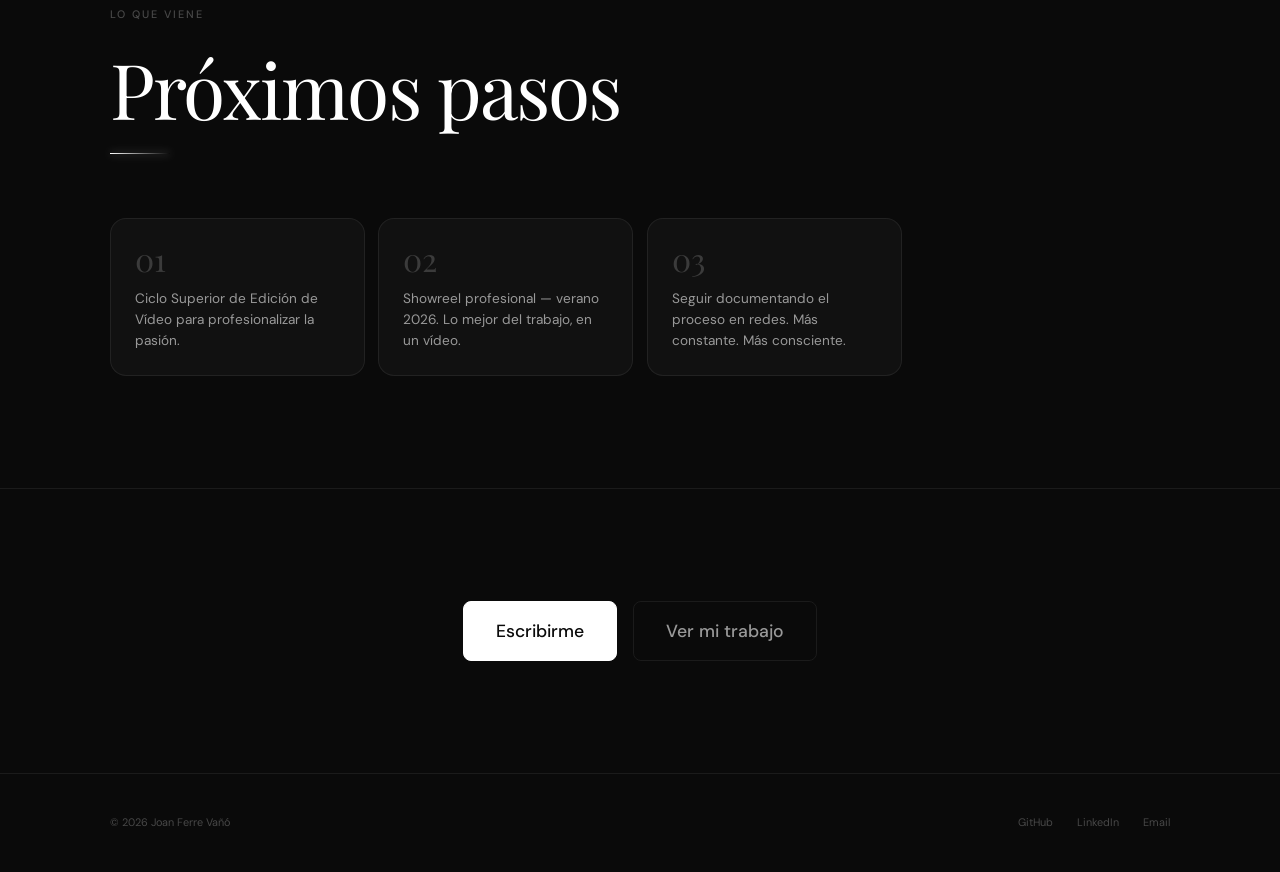
==== commit c2298fcd: "Mejor del porfilo en animaciones" ====
--- a/about.html
+++ b/about.html
@@ -4,7 +4,7 @@
   <meta charset="UTF-8"/>
   <meta name="viewport" content="width=device-width, initial-scale=1.0"/>
   <title>Sobre mí — Joan Ferre Vañó</title>
-  <meta name="description" content="La historia de Joan Ferre Vañó. De 2020 hasta hoy."/>
+  <meta name="description" content="La historia real de Joan Ferre Vañó. De 2020 hasta hoy."/>
   <link rel="preconnect" href="https://fonts.googleapis.com"/>
   <link rel="preconnect" href="https://fonts.gstatic.com" crossorigin/>
   <link href="https://fonts.googleapis.com/css2?family=Playfair+Display:ital,wght@0,400;0,500;1,400&family=DM+Sans:wght@300;400;500&display=swap" rel="stylesheet"/>
@@ -15,7 +15,6 @@
 </head>
 <body class="page-enter">
 
-  <!-- ── NAVBAR ─────────────────────────────────────────────── -->
   <header class="navbar" id="navbar">
     <div class="navbar__inner">
       <a href="index.html" class="navbar__logo">Joan Ferre</a>
@@ -45,7 +44,7 @@
       <div class="container container--sm">
         <div class="hero__inner">
           <span class="hero__eyebrow hero-reveal">Banyeres de Mariola, España</span>
-          <h1 class="hero__title hero-reveal">
+          <h1 class="hero__title hero-reveal glow-pulse">
             Empecé en<br/><em>el peor momento.</em>
           </h1>
           <p class="hero__sub hero-reveal">
@@ -61,40 +60,30 @@
       <div class="container">
         <div class="about-grid">
 
-          <!-- Foto placeholder -->
-          <div class="about-photo reveal">
+          <!-- Foto placeholder con trazo neon animado -->
+          <div class="about-photo neon-trace reveal">
             <span>Foto — próximamente</span>
           </div>
 
-          <!-- Texto -->
           <div class="reveal reveal--delay">
             <span class="label">La historia</span>
             <h2 style="margin-bottom:var(--sp-lg)">De 2020<br/>hasta hoy.</h2>
 
-            <p style="margin-bottom:var(--sp-md)">
-              La pandemia me dejó solo con mis pensamientos. Buenas notas, pero vida social
-              y física en cero. Me veía feo, era tímido y no sabía quién quería ser.
-            </p>
-            <p style="margin-bottom:var(--sp-md)">
-              En cuarto de la ESO empecé a cambiar. Construí mi grupo de amigos actual,
-              empecé a cuidarme físicamente y, sobre todo, empecé a entender que el
-              crecimiento personal no ocurre solo — hay que decidirlo.
-            </p>
-            <p>
-              El 5 de diciembre de 2022 subí mi primer vídeo a YouTube. Cuatro intentos
-              fallidos sobre trading. En julio de 2023, subí el primero real: mi cambio
-              físico y proceso personal. Eso fue el principio de todo.
-            </p>
+            <p style="margin-bottom:var(--sp-md)">La pandemia me dejó solo con mis pensamientos. Buenas notas, pero vida social y física en cero. Me veía feo, era tímido y no sabía quién quería ser.</p>
+            <p style="margin-bottom:var(--sp-md)">En cuarto de la ESO empecé a cambiar. Construí mi grupo de amigos actual, empecé a cuidarme físicamente y entendí que el crecimiento personal hay que decidirlo.</p>
+            <p>El 5 de diciembre de 2022 subí mi primer vídeo a YouTube. Cuatro intentos fallidos sobre trading. En julio subí el primero real: mi cambio físico y proceso personal. Ahí empezó todo.</p>
 
-            <blockquote class="blockquote">
-              <p>"Soy muy friki en lo informático, pero muy abierto socialmente. Por eso todo lo que hago une las dos cosas."</p>
-            </blockquote>
+            <!-- Cita destacada con shimmer plateado -->
+            <div class="blockquote">
+              <p class="shimmer-text">"Soy muy friki en lo informático, pero muy abierto socialmente. Por eso todo lo que hago une las dos cosas."</p>
+            </div>
           </div>
+
         </div>
       </div>
     </section>
 
-    <!-- ── TIMELINE ──────────────────────────────────────────── -->
+    <!-- ── TIMELINE 2020→2026 ────────────────────────────────── -->
     <section class="section">
       <div class="container container--sm">
         <div class="section__head reveal">
@@ -102,67 +91,45 @@
           <h2>2020 → 2026</h2>
         </div>
 
-        <div class="timeline reveal">
+        <!-- La línea crece hacia abajo con scaleY al hacerse visible -->
+        <div class="timeline-wrap">
+          <div class="timeline-line"></div>
 
-          <div class="timeline-item">
+          <div class="tl-item">
             <div class="tl-dot"></div>
             <p class="tl-year">2020 — Cuarentena / ESO</p>
-            <p class="tl-text">
-              El peor momento. Pandemia, sin amigos, autoestima bajo cero.
-              Buenos resultados académicos, pero vida social y física en cero.
-              El punto de inflexión que lo cambió todo.
-            </p>
+            <p class="tl-text">El peor momento. Pandemia, sin amigos, autoestima bajo cero. Buenos resultados académicos pero vida social y física en cero. El punto de inflexión que lo cambió todo.</p>
           </div>
 
-          <div class="timeline-item">
+          <div class="tl-item">
             <div class="tl-dot"></div>
             <p class="tl-year">2021 — 4º ESO</p>
-            <p class="tl-text">
-              Primer cambio real. Construyo el grupo de amigos que tengo hoy.
-              Primer glowup físico. Empiezo a centrarme en crecer,
-              sin documentarlo todavía. Solo viviendo.
-            </p>
+            <p class="tl-text">Primer cambio real. Construyo el grupo de amigos que tengo hoy. Primer glowup físico. Empiezo a centrarme en crecer, sin documentarlo todavía. Solo viviendo.</p>
           </div>
 
-          <div class="timeline-item">
+          <div class="tl-item">
             <div class="tl-dot"></div>
             <p class="tl-year">2022 — Bachiller · 5 dic: primer vídeo</p>
-            <p class="tl-text">
-              Decido crear un canal de YouTube. Cuatro vídeos sobre trading que
-              no funcionan. En julio subo el primero real: mi cambio físico y
-              proceso personal. Ahí empieza todo de verdad.
-            </p>
+            <p class="tl-text">Creo el canal de YouTube. Cuatro vídeos sobre trading que no funcionan. En julio subo el primero real: mi cambio físico y proceso personal. Ahí empieza todo de verdad.</p>
           </div>
 
-          <div class="timeline-item">
+          <div class="tl-item">
             <div class="tl-dot"></div>
             <p class="tl-year">2023 — Empieza DAM</p>
-            <p class="tl-text">
-              Inicio el Ciclo Superior de Desarrollo de Aplicaciones Multiplataforma.
-              Descubro que programar me ayuda en el día a día: organizar fotos, vídeos,
-              edición. La pasión por el código y la edición empiezan a crecer en paralelo.
-              Hago vlogs y videoclips con amigos.
-            </p>
+            <p class="tl-text">Inicio el Ciclo Superior de DAM. Descubro que programar me ayuda en el día a día: organizar fotos, automatizar edición, scripts de vídeo. La pasión por el código y la edición crecen en paralelo. Hago vlogs y videoclips con amigos.</p>
           </div>
 
-          <div class="timeline-item">
+          <div class="tl-item">
             <div class="tl-dot"></div>
-            <p class="tl-year">2024–2025 — Primer vídeo viral</p>
-            <p class="tl-text">
-              Subo contenido sobre mi vida real — rupturas, disciplina, timidez, relaciones,
-              rutinas. El vídeo sobre la evolución de mi grupo de amigos alcanza 76.100
-              visualizaciones en TikTok. 287 vídeos publicados.
-            </p>
+            <p class="tl-year">2024 – 2025 — Primer vídeo viral</p>
+            <p class="tl-text">Subo contenido sobre mi vida real: rupturas, disciplina, timidez, relaciones, rutinas. El vídeo sobre la evolución de mi grupo de amigos alcanza 76.100 visualizaciones en TikTok. 287 vídeos publicados.</p>
           </div>
 
-          <div class="timeline-item">
+          <!-- Año 2026 con glow dorado especial -->
+          <div class="tl-item tl-item--current">
             <div class="tl-dot"></div>
             <p class="tl-year">2026 — Titulación DAM · Ciclo de Edición</p>
-            <p class="tl-text">
-              Me titulo en DAM. Decido estudiar Ciclo Superior de Edición de Vídeo para
-              profesionalizar mi mayor pasión. Más constante y consciente que nunca
-              en redes. El proceso sigue.
-            </p>
+            <p class="tl-text">Me titulo en DAM. Decido estudiar Ciclo Superior de Edición de Vídeo para profesionalizar mi mayor pasión. Más constante y consciente que nunca en redes. El proceso sigue.</p>
           </div>
 
         </div>
@@ -183,7 +150,7 @@
           </div>
           <div class="next-step">
             <div class="next-step__num">02</div>
-            <p class="next-step__text">Showreel profesional — verano 2026. Lo mejor del trabajo reunido en un vídeo.</p>
+            <p class="next-step__text">Showreel profesional — verano 2026. Lo mejor del trabajo, en un vídeo.</p>
           </div>
           <div class="next-step">
             <div class="next-step__num">03</div>
@@ -202,7 +169,6 @@
         </div>
       </div>
     </section>
-
   </main>
 
   <footer class="footer">
--- a/css/style.css
+++ b/css/style.css
@@ -1,38 +1,50 @@
 /* ══════════════════════════════════════════════════════════════
    style.css — Variables, reset, tipografía, layout base
-   Portfolio profesional de Joan Ferre Vañó
+   Portfolio de Joan Ferre Vañó
    ══════════════════════════════════════════════════════════════ */
 
 /* ── Variables globales ─────────────────────────────────────── */
 :root {
-  /* Colores */
-  --bg:           #0a0a0a;
-  --bg-2:         #111111;
-  --bg-3:         #1a1a1a;
-  --bg-4:         #242424;
-  --border:       rgba(255,255,255,0.07);
-  --border-h:     rgba(255,255,255,0.15);
-  --text:         #f0f0f0;
-  --text-2:       #aaaaaa;
-  --text-3:       #555555;
-  --white:        #ffffff;
+  /* Colores base */
+  --bg:      #0a0a0a;
+  --bg-2:    #111111;
+  --bg-3:    #1a1a1a;
+  --bg-4:    #222222;
+  --border:  rgba(255,255,255,0.07);
+  --border-h:rgba(255,255,255,0.18);
+  --white:   #ffffff;
+  --text:    #f0f0f0;
+  --text-2:  #999999;
+  --text-3:  #484848;
+
+  /* Glow / neon */
+  --glow-sm:  0 0 8px rgba(255,255,255,0.5);
+  --glow-md:  0 0 6px #fff, 0 0 14px rgba(255,255,255,0.4);
+  --glow-lg:  0 0 8px #fff, 0 0 20px rgba(255,255,255,0.5), 0 0 40px rgba(255,255,255,0.2);
+  --glow-xl:  0 0 12px #fff, 0 0 30px rgba(255,255,255,0.6), 0 0 60px rgba(255,255,255,0.25);
+  --glow-vr:  0 0 8px #9cf, 0 0 20px rgba(100,200,255,0.5), 0 0 40px rgba(100,200,255,0.25);
+  --glow-green: 0 0 6px #7fff7f, 0 0 14px rgba(100,255,100,0.4);
+  --glow-amber: 0 0 6px #ffbf40, 0 0 14px rgba(255,180,50,0.4);
+  --glow-gold:  0 0 8px #d4af37, 0 0 20px rgba(212,175,55,0.5);
+
+  /* Shimmer gradient */
+  --shimmer: linear-gradient(90deg, #888 0%, #fff 25%, #d4af37 50%, #fff 75%, #888 100%);
 
   /* Tipografía */
   --font-display: 'Playfair Display', serif;
   --font-body:    'DM Sans', sans-serif;
 
   /* Tamaños */
-  --s-xs:   0.68rem;
-  --s-sm:   0.85rem;
-  --s-base: 1rem;
-  --s-md:   1.1rem;
-  --s-lg:   1.25rem;
-  --s-xl:   1.5rem;
-  --s-2xl:  2rem;
-  --s-3xl:  2.75rem;
-  --s-4xl:  3.75rem;
-  --s-5xl:  5rem;
-  --s-6xl:  7rem;
+  --s-xs:  0.68rem;
+  --s-sm:  0.85rem;
+  --s-md:  1.1rem;
+  --s-lg:  1.25rem;
+  --s-xl:  1.5rem;
+  --s-2xl: 2rem;
+  --s-3xl: 2.75rem;
+  --s-4xl: 3.75rem;
+  --s-5xl: 5rem;
+  --s-6xl: 7rem;
 
   /* Espaciado */
   --sp-xs:  0.4rem;
@@ -43,12 +55,12 @@
   --sp-2xl: 7rem;
 
   /* Misc */
-  --radius:   8px;
+  --radius:    8px;
   --radius-lg: 16px;
-  --ease:     cubic-bezier(0.16, 1, 0.3, 1);
-  --dur:      0.6s;
-  --dur-fast: 0.2s;
-  --navbar-h: 68px;
+  --ease:      cubic-bezier(0.16, 1, 0.3, 1);
+  --dur:       0.6s;
+  --dur-fast:  0.2s;
+  --navbar-h:  68px;
 }
 
 /* ── Reset ──────────────────────────────────────────────────── */
@@ -58,7 +70,7 @@
   background: var(--bg);
   color: var(--text);
   font-family: var(--font-body);
-  font-size: var(--s-base);
+  font-size: 1rem;
   font-weight: 400;
   line-height: 1.65;
   -webkit-font-smoothing: antialiased;
@@ -85,36 +97,17 @@
 p  { color: var(--text-2); line-height: 1.7; }
 
 /* ── Layout ─────────────────────────────────────────────────── */
-.container {
-  width: 100%;
-  max-width: 1140px;
-  margin: 0 auto;
-  padding: 0 var(--sp-lg);
-}
+.container    { width: 100%; max-width: 1140px; margin: 0 auto; padding: 0 var(--sp-lg); }
 .container--sm { max-width: 760px; }
 .container--xs { max-width: 600px; }
 
-/* ── Utilidades de texto ────────────────────────────────────── */
+/* ── Utilidades ─────────────────────────────────────────────── */
 .label {
   display: inline-block;
-  font-size: var(--s-xs);
-  font-weight: 500;
-  letter-spacing: 0.18em;
-  text-transform: uppercase;
-  color: var(--text-3);
-  margin-bottom: var(--sp-md);
+  font-size: var(--s-xs); font-weight: 500;
+  letter-spacing: 0.18em; text-transform: uppercase;
+  color: var(--text-3); margin-bottom: var(--sp-md);
 }
-.label--light { color: var(--text-2); }
-
-.eyebrow {
-  font-size: var(--s-sm);
-  font-weight: 500;
-  letter-spacing: 0.1em;
-  text-transform: uppercase;
-  color: var(--text-3);
-}
-
-/* ── Secciones ──────────────────────────────────────────────── */
 .section { padding: var(--sp-2xl) 0; }
 .section + .section { border-top: 1px solid var(--border); }
 .section__head { margin-bottom: var(--sp-xl); }
@@ -123,39 +116,24 @@
 
 /* Línea decorativa bajo título de sección */
 .section__head h2::after {
-  content: '';
-  display: block;
-  width: 0;
-  height: 1px;
-  background: var(--text-3);
+  content: ''; display: block; width: 0; height: 1px;
+  background: linear-gradient(90deg, var(--white), transparent);
+  box-shadow: var(--glow-sm);
   margin-top: var(--sp-md);
   transition: width 1.2s var(--ease);
 }
 .section__head.is-visible h2::after { width: 60px; }
 
-/* ── Divisor ────────────────────────────────────────────────── */
-.divider {
-  height: 1px;
-  background: var(--border);
-  width: 100%;
-}
-
 /* ── Footer ─────────────────────────────────────────────────── */
-.footer {
-  padding: var(--sp-lg) 0;
-  border-top: 1px solid var(--border);
-}
+.footer { padding: var(--sp-lg) 0; border-top: 1px solid var(--border); }
 .footer__inner {
-  display: flex;
-  align-items: center;
-  justify-content: space-between;
-  flex-wrap: wrap;
-  gap: var(--sp-md);
+  display: flex; align-items: center;
+  justify-content: space-between; flex-wrap: wrap; gap: var(--sp-md);
 }
 .footer__copy { font-size: var(--s-xs); color: var(--text-3); }
 .footer__links { display: flex; gap: var(--sp-md); }
-.footer__links a { font-size: var(--s-xs); color: var(--text-3); transition: color var(--dur-fast); }
-.footer__links a:hover { color: var(--text); }
+.footer__links a { font-size: var(--s-xs); color: var(--text-3); transition: color var(--dur-fast), text-shadow var(--dur-fast); }
+.footer__links a:hover { color: var(--white); text-shadow: var(--glow-sm); }
 
 /* ── Responsive ─────────────────────────────────────────────── */
 @media (max-width: 900px) {
--- a/css/animations.css
+++ b/css/animations.css
@@ -1,49 +1,133 @@
 /* ══════════════════════════════════════════════════════════════
-   animations.css — Keyframes y clases de animación
-   Portfolio profesional de Joan Ferre Vañó
+   animations.css — Keyframes, glow, shimmer, neon, ripple
+   Portfolio de Joan Ferre Vañó
    ══════════════════════════════════════════════════════════════ */
 
+/* ── @property para ángulo neon rotativo ────────────────────── */
+@property --neon-angle {
+  syntax: '<angle>'; initial-value: 0deg; inherits: false;
+}
+
 /* ── Keyframes ──────────────────────────────────────────────── */
-
 @keyframes fadeUp {
   from { opacity: 0; transform: translateY(22px); }
   to   { opacity: 1; transform: translateY(0);    }
 }
-
-@keyframes fadeIn {
-  from { opacity: 0; }
-  to   { opacity: 1; }
-}
-
-@keyframes lineGrow {
-  from { transform: scaleX(0); }
-  to   { transform: scaleX(1); }
-}
-
-@keyframes cursorPulse {
-  0%, 100% { transform: translate(-50%, -50%) scale(1); }
-  50%       { transform: translate(-50%, -50%) scale(1.4); }
-}
-
-@keyframes timelineDot {
-  from { transform: scale(0); opacity: 0; }
-  to   { transform: scale(1); opacity: 1;  }
-}
-
 @keyframes pageIn {
-  from { opacity: 0; transform: translateY(12px); }
+  from { opacity: 0; transform: translateY(10px); }
   to   { opacity: 1; transform: translateY(0);    }
 }
 
-/* ── Entrada de página ──────────────────────────────────────── */
-.page-enter {
-  animation: pageIn 0.55s var(--ease) both;
+/* Glow pulsante — nombre hero */
+@keyframes glow-pulse {
+  0%,100% {
+    text-shadow: 0 0 10px #fff, 0 0 20px rgba(255,255,255,0.6),
+                 0 0 40px rgba(255,255,255,0.3);
+  }
+  50% {
+    text-shadow: 0 0 20px #fff, 0 0 40px rgba(255,255,255,0.8),
+                 0 0 80px rgba(255,255,255,0.5), 0 0 120px rgba(255,255,255,0.2);
+  }
 }
 
-/* ── Hero: texto con reveal progresivo ──────────────────────── */
+/* Shimmer plateado/dorado en taglines */
+@keyframes shimmer {
+  0%   { background-position: -200% center; }
+  100% { background-position:  200% center; }
+}
+
+/* Trazo neon rotativo (showreel, foto placeholder) */
+@keyframes neon-rotate {
+  to { --neon-angle: 360deg; }
+}
+
+/* Ripple expansivo en nodos del timeline */
+@keyframes ripple-wave {
+  0%   { transform: translate(-50%,-50%) scale(1); opacity: 0.8; }
+  100% { transform: translate(-50%,-50%) scale(3.5); opacity: 0; }
+}
+
+/* Glow pulsante — badge "En desarrollo" (ámbar) */
+@keyframes pulse-amber {
+  0%,100% { box-shadow: 0 0 4px #ffbf40, 0 0 8px rgba(255,180,50,0.3); }
+  50%     { box-shadow: 0 0 8px #ffbf40, 0 0 18px rgba(255,180,50,0.5); }
+}
+
+/* Glow pulsante — contador de proyectos */
+@keyframes pulse-num {
+  0%,100% { text-shadow: 0 0 12px #fff, 0 0 24px rgba(255,255,255,0.4); }
+  50%     { text-shadow: 0 0 20px #fff, 0 0 40px rgba(255,255,255,0.7); }
+}
+
+/* Destello diagonal en tarjetas al entrar en viewport */
+@keyframes card-sweep {
+  0%   { left: -80%; opacity: 0; }
+  30%  { opacity: 0.18; }
+  100% { left: 130%; opacity: 0; }
+}
+
+/* Crecimiento de la línea del timeline */
+@keyframes line-grow {
+  from { transform: scaleY(0); }
+  to   { transform: scaleY(1); }
+}
+
+/* Activación del nodo del timeline */
+@keyframes dot-activate {
+  0%   { transform: scale(0.5); box-shadow: 0 0 0 0 rgba(255,255,255,0.7); }
+  50%  { transform: scale(1.2); box-shadow: 0 0 0 8px rgba(255,255,255,0); }
+  100% { transform: scale(1);   box-shadow: 0 0 6px #fff, 0 0 14px rgba(255,255,255,0.4); }
+}
+
+/* ── Clases de animación ────────────────────────────────────── */
+
+/* Entrada de página */
+.page-enter { animation: pageIn 0.55s var(--ease) both; }
+
+/* Glow pulsante para el nombre del hero */
+.glow-pulse {
+  animation: glow-pulse 3s ease-in-out infinite;
+}
+
+/* Shimmer texto */
+.shimmer-text {
+  background: var(--shimmer);
+  background-size: 200% auto;
+  -webkit-background-clip: text;
+  -webkit-text-fill-color: transparent;
+  background-clip: text;
+  animation: shimmer 5s linear infinite;
+}
+
+/* Trazo neon rotativo — borde animado que "da vueltas" */
+.neon-trace {
+  position: relative;
+}
+.neon-trace::before {
+  content: '';
+  position: absolute;
+  inset: -1px;
+  border-radius: inherit;
+  padding: 1px;
+  background: conic-gradient(
+    from var(--neon-angle),
+    transparent 0deg 320deg,
+    rgba(255,255,255,0.9) 320deg 340deg,
+    rgba(255,255,255,0.3) 340deg 360deg
+  );
+  -webkit-mask: linear-gradient(#000 0 0) content-box,
+                linear-gradient(#000 0 0);
+  mask: linear-gradient(#000 0 0) content-box,
+        linear-gradient(#000 0 0);
+  -webkit-mask-composite: destination-out;
+  mask-composite: exclude;
+  animation: neon-rotate 3s linear infinite;
+  pointer-events: none;
+}
+
+/* Hero: reveal progresivo con fade+up */
 .hero-reveal {
-  opacity: 0;
-  transform: translateY(20px);
+  opacity: 0; transform: translateY(20px);
   animation: fadeUp var(--dur) var(--ease) forwards;
 }
 .hero-reveal:nth-child(1) { animation-delay: 0.1s; }
@@ -52,108 +136,63 @@
 .hero-reveal:nth-child(4) { animation-delay: 0.46s; }
 .hero-reveal:nth-child(5) { animation-delay: 0.58s; }
 
-/* ── Scroll reveal ──────────────────────────────────────────── */
+/* Scroll reveal */
 .reveal {
-  opacity: 0;
-  transform: translateY(24px);
+  opacity: 0; transform: translateY(24px);
   transition: opacity 0.75s var(--ease), transform 0.75s var(--ease);
 }
-.reveal.is-visible {
-  opacity: 1;
-  transform: translateY(0);
+.reveal.is-visible { opacity: 1; transform: translateY(0); }
+.reveal--delay { transition-delay: 0.15s; }
+
+/* Stagger escalonado */
+.stagger > * {
+  opacity: 0; transform: translateY(20px);
+  transition: opacity 0.65s var(--ease), transform 0.65s var(--ease);
+}
+.stagger.is-visible > *:nth-child(1) { opacity:1; transform:none; transition-delay:0s;    }
+.stagger.is-visible > *:nth-child(2) { opacity:1; transform:none; transition-delay:0.1s;  }
+.stagger.is-visible > *:nth-child(3) { opacity:1; transform:none; transition-delay:0.2s;  }
+.stagger.is-visible > *:nth-child(4) { opacity:1; transform:none; transition-delay:0.3s;  }
+.stagger.is-visible > *:nth-child(5) { opacity:1; transform:none; transition-delay:0.4s;  }
+.stagger.is-visible > *:nth-child(6) { opacity:1; transform:none; transition-delay:0.5s;  }
+.stagger.is-visible > *:nth-child(7) { opacity:1; transform:none; transition-delay:0.6s;  }
+.stagger.is-visible > *:nth-child(8) { opacity:1; transform:none; transition-delay:0.7s;  }
+.stagger.is-visible > *:nth-child(9) { opacity:1; transform:none; transition-delay:0.8s;  }
+.stagger.is-visible > *:nth-child(10){ opacity:1; transform:none; transition-delay:0.9s;  }
+
+/* Destello diagonal en tarjeta al entrar en viewport */
+.card-has-sweep { position: relative; overflow: hidden; }
+.card-has-sweep::after {
+  content: '';
+  position: absolute; top: 0; left: -80%;
+  width: 50%; height: 100%;
+  background: linear-gradient(105deg, transparent 20%, rgba(255,255,255,0.15) 50%, transparent 80%);
+  transform: skewX(-15deg);
+  pointer-events: none;
+  opacity: 0;
+}
+.card-has-sweep.sweep-once::after {
+  animation: card-sweep 0.7s ease forwards;
 }
 
-/* Stagger escalonado para grupos de elementos */
-.stagger > * {
-  opacity: 0;
-  transform: translateY(20px);
-  transition: opacity 0.65s var(--ease), transform 0.65s var(--ease);
-}
-.stagger.is-visible > *:nth-child(1) { opacity: 1; transform: none; transition-delay: 0s;    }
-.stagger.is-visible > *:nth-child(2) { opacity: 1; transform: none; transition-delay: 0.1s;  }
-.stagger.is-visible > *:nth-child(3) { opacity: 1; transform: none; transition-delay: 0.2s;  }
-.stagger.is-visible > *:nth-child(4) { opacity: 1; transform: none; transition-delay: 0.3s;  }
-.stagger.is-visible > *:nth-child(5) { opacity: 1; transform: none; transition-delay: 0.4s;  }
-.stagger.is-visible > *:nth-child(6) { opacity: 1; transform: none; transition-delay: 0.5s;  }
-.stagger.is-visible > *:nth-child(7) { opacity: 1; transform: none; transition-delay: 0.6s;  }
-.stagger.is-visible > *:nth-child(8) { opacity: 1; transform: none; transition-delay: 0.7s;  }
-
-/* ── Cursor personalizado ───────────────────────────────────── */
-.cursor-dot {
-  position: fixed;
-  width: 7px;
-  height: 7px;
-  background: var(--white);
-  border-radius: 50%;
-  top: 0; left: 0;
-  pointer-events: none;
-  z-index: 9999;
-  transform: translate(-50%, -50%);
-  transition: width 0.2s, height 0.2s, background 0.2s;
-}
-.cursor-ring {
-  position: fixed;
-  width: 32px;
-  height: 32px;
-  border: 1px solid rgba(255,255,255,0.35);
-  border-radius: 50%;
-  top: 0; left: 0;
-  pointer-events: none;
-  z-index: 9998;
-  transform: translate(-50%, -50%);
-  transition: width 0.3s var(--ease), height 0.3s var(--ease),
-              border-color 0.3s, transform 0.08s linear;
-}
-body.cursor-hover .cursor-dot  { width: 10px; height: 10px; background: var(--white); }
-body.cursor-hover .cursor-ring { width: 50px; height: 50px; border-color: rgba(255,255,255,0.6); }
-
-/* ── Timeline ───────────────────────────────────────────────── */
-.timeline-item .tl-dot {
-  transition: transform 0.4s var(--ease), background 0.4s;
-}
-.timeline-item.is-visible .tl-dot {
-  animation: timelineDot 0.45s var(--ease) forwards;
-}
-.timeline-item {
-  opacity: 0;
-  transform: translateX(-16px);
-  transition: opacity 0.6s var(--ease), transform 0.6s var(--ease);
-}
-.timeline-item.is-visible {
-  opacity: 1;
-  transform: translateX(0);
+/* Badge glow verde — "Uso diario" */
+.badge--green {
+  background: rgba(100,255,100,0.08);
+  color: #9fff9f;
+  border: 1px solid rgba(100,255,100,0.35);
+  box-shadow: var(--glow-green);
 }
 
-/* ── Hover 3D en tarjetas ───────────────────────────────────── */
-.card-3d {
-  transition: transform 0.35s var(--ease), box-shadow 0.35s;
-  transform-style: preserve-3d;
-  perspective: 800px;
-}
-.card-3d:hover {
-  box-shadow: 0 20px 60px rgba(0,0,0,0.5);
+/* Badge glow ámbar pulsante — "En desarrollo" */
+.badge--amber {
+  background: rgba(255,180,50,0.08);
+  color: #ffd080;
+  border: 1px solid rgba(255,180,50,0.35);
+  animation: pulse-amber 2.5s ease-in-out infinite;
 }
 
-/* ── Transición de página ───────────────────────────────────── */
-.page-transition-overlay {
-  position: fixed;
-  inset: 0;
-  background: var(--bg);
-  z-index: 9000;
-  pointer-events: none;
-  opacity: 0;
-  transition: opacity 0.3s var(--ease);
+/* Accesibilidad: reducir movimiento */
+@media (prefers-reduced-motion: reduce) {
+  *, *::before, *::after { animation-duration: 0.01ms !important; transition-duration: 0.01ms !important; }
+  .reveal, .stagger > *, .hero-reveal { opacity: 1 !important; transform: none !important; }
 }
-.page-transition-overlay.active { opacity: 1; }
-
-/* ── Accesibilidad: reducir movimiento ──────────────────────── */
-@media (prefers-reduced-motion: reduce) {
-  *, *::before, *::after {
-    animation-duration: 0.01ms !important;
-    transition-duration: 0.01ms !important;
-  }
-  .reveal, .stagger > *, .hero-reveal, .timeline-item {
-    opacity: 1 !important;
-    transform: none !important;
-  }
-}
--- a/css/components.css
+++ b/css/components.css
@@ -1,59 +1,54 @@
 /* ══════════════════════════════════════════════════════════════
-   components.css — Navbar, Hero, Botones, Tarjetas, Footer
-   Portfolio profesional de Joan Ferre Vañó
+   components.css — Navbar, Hero, Botones, Cards, Footer
+   Portfolio de Joan Ferre Vañó
    ══════════════════════════════════════════════════════════════ */
 
 /* ── NAVBAR ─────────────────────────────────────────────────── */
 .navbar {
   position: fixed; top: 0; left: 0; right: 0;
-  height: var(--navbar-h);
-  z-index: 1000;
+  height: var(--navbar-h); z-index: 1000;
   transition: background 0.4s, backdrop-filter 0.4s, border-color 0.4s;
   border-bottom: 1px solid transparent;
 }
 .navbar.is-scrolled {
-  background: rgba(10,10,10,0.88);
-  backdrop-filter: blur(18px);
-  -webkit-backdrop-filter: blur(18px);
+  background: rgba(10,10,10,0.9);
+  backdrop-filter: blur(20px); -webkit-backdrop-filter: blur(20px);
   border-bottom-color: var(--border);
 }
 .navbar__inner {
   max-width: 1140px; margin: 0 auto;
-  padding: 0 var(--sp-lg);
-  height: 100%;
+  padding: 0 var(--sp-lg); height: 100%;
   display: flex; align-items: center; justify-content: space-between;
 }
+/* Logo con glow estático suave */
 .navbar__logo {
-  font-family: var(--font-display);
-  font-size: var(--s-lg);
-  color: var(--white);
-  letter-spacing: -0.02em;
-  white-space: nowrap;
-}
+  font-family: var(--font-display); font-size: var(--s-lg);
+  color: var(--white); letter-spacing: -0.02em; white-space: nowrap;
+  text-shadow: 0 0 12px rgba(255,255,255,0.4);
+  transition: text-shadow var(--dur-fast);
+}
+.navbar__logo:hover { text-shadow: var(--glow-md); }
+
 .navbar__nav { display: flex; align-items: center; gap: var(--sp-lg); }
 .navbar__link {
-  font-size: var(--s-sm);
-  color: var(--text-3);
-  position: relative;
-  transition: color var(--dur-fast);
-}
+  font-size: var(--s-sm); color: var(--text-3);
+  position: relative; transition: color var(--dur-fast);
+}
+/* Subrayado neon animado en hover y página activa */
 .navbar__link::after {
-  content: '';
-  position: absolute; bottom: -3px; left: 0;
+  content: ''; position: absolute; bottom: -4px; left: 0;
   width: 0; height: 1px;
   background: var(--white);
+  box-shadow: var(--glow-sm);
   transition: width 0.3s var(--ease);
 }
 .navbar__link:hover       { color: var(--white); }
 .navbar__link:hover::after { width: 100%; }
-.navbar__link.is-active   { color: var(--white); }
+.navbar__link.is-active   { color: var(--white); text-shadow: 0 0 8px rgba(255,255,255,0.3); }
 .navbar__link.is-active::after { width: 100%; }
 
-/* Menú hamburguesa */
-.navbar__burger {
-  display: none; flex-direction: column;
-  gap: 5px; padding: 4px; cursor: none;
-}
+/* Hamburguesa */
+.navbar__burger { display: none; flex-direction: column; gap: 5px; padding: 4px; cursor: none; }
 .navbar__burger span {
   display: block; width: 20px; height: 1.5px;
   background: var(--text); border-radius: 2px;
@@ -65,9 +60,7 @@
 
 /* Menú móvil overlay */
 .nav-mobile {
-  position: fixed; inset: 0;
-  background: var(--bg-2);
-  z-index: 999;
+  position: fixed; inset: 0; background: var(--bg-2); z-index: 999;
   display: flex; flex-direction: column;
   align-items: center; justify-content: center; gap: var(--sp-md);
   opacity: 0; visibility: hidden;
@@ -75,38 +68,38 @@
 }
 .nav-mobile.is-open { opacity: 1; visibility: visible; }
 .nav-mobile a {
-  font-family: var(--font-display);
-  font-size: clamp(2rem, 7vw, 3.5rem);
-  color: var(--text-2);
-  transition: color var(--dur-fast);
-}
-.nav-mobile a:hover, .nav-mobile a.is-active { color: var(--white); }
+  font-family: var(--font-display); font-size: clamp(2rem, 7vw, 3.5rem);
+  color: var(--text-3); transition: color var(--dur-fast), text-shadow var(--dur-fast);
+}
+.nav-mobile a:hover, .nav-mobile a.is-active { color: var(--white); text-shadow: var(--glow-md); }
 
 /* ── BOTONES ─────────────────────────────────────────────────── */
 .btn {
   display: inline-flex; align-items: center; gap: 0.5rem;
-  padding: 0.7rem 1.5rem;
-  font-size: var(--s-sm); font-weight: 500;
-  border-radius: var(--radius);
-  border: 1px solid transparent;
-  transition: background var(--dur-fast), border-color var(--dur-fast),
-              color var(--dur-fast), transform 0.25s var(--ease);
-  cursor: none;
-  white-space: nowrap;
+  padding: 0.7rem 1.5rem; font-size: var(--s-sm); font-weight: 500;
+  border-radius: var(--radius); border: 1px solid transparent;
+  transition: all 0.3s var(--ease); cursor: none; white-space: nowrap;
 }
 .btn:hover { transform: translateY(-2px); }
 
-.btn--white   { background: var(--white); color: var(--bg); border-color: var(--white); }
-.btn--white:hover { background: #e8e8e8; border-color: #e8e8e8; }
-
-.btn--outline { background: transparent; color: var(--white); border-color: var(--border-h); }
-.btn--outline:hover { background: rgba(255,255,255,0.06); border-color: var(--text-2); }
-
-.btn--ghost   { background: transparent; color: var(--text-2); border-color: var(--border); }
-.btn--ghost:hover { color: var(--white); border-color: var(--border-h); }
+/* Blanco sólido */
+.btn--white { background: var(--white); color: var(--bg); border-color: var(--white); }
+.btn--white:hover { background: #e8e8e8; box-shadow: var(--glow-lg); }
+
+/* Contorno neon que se enciende */
+.btn--outline {
+  background: transparent; color: var(--white); border-color: var(--border-h);
+}
+.btn--outline:hover {
+  border-color: var(--white);
+  box-shadow: var(--glow-md), inset 0 0 10px rgba(255,255,255,0.05);
+}
+
+/* Ghost */
+.btn--ghost { background: transparent; color: var(--text-2); border-color: var(--border); }
+.btn--ghost:hover { color: var(--white); border-color: var(--border-h); box-shadow: var(--glow-sm); }
 
 .btn--lg { padding: 0.9rem 2rem; font-size: var(--s-md); }
-.btn--icon { padding: 0.7rem; }
 
 /* ── HERO genérico ───────────────────────────────────────────── */
 .hero {
@@ -118,72 +111,58 @@
 .hero--left { text-align: left; justify-content: flex-start; }
 .hero__inner { position: relative; z-index: 1; }
 .hero__eyebrow {
-  font-size: var(--s-xs); font-weight: 500;
-  letter-spacing: 0.18em; text-transform: uppercase;
-  color: var(--text-3); margin-bottom: var(--sp-md);
+  font-size: var(--s-xs); font-weight: 500; letter-spacing: 0.18em;
+  text-transform: uppercase; color: var(--text-3); margin-bottom: var(--sp-md);
   display: block;
 }
-.hero__title { margin-bottom: var(--sp-md); }
+.hero__title   { margin-bottom: var(--sp-md); }
 .hero__sub {
   font-size: clamp(var(--s-lg), 2.5vw, var(--s-xl));
-  color: var(--text-2);
-  max-width: 55ch;
+  color: var(--text-2); max-width: 55ch;
   margin: 0 auto var(--sp-xl);
 }
 .hero--left .hero__sub { margin-left: 0; }
 .hero__ctas { display: flex; gap: var(--sp-sm); flex-wrap: wrap; justify-content: center; }
 .hero--left .hero__ctas { justify-content: flex-start; }
 
-/* Decoración de fondo */
+/* Texto decorativo de fondo */
 .hero__bg-text {
-  position: absolute;
-  font-family: var(--font-display);
+  position: absolute; font-family: var(--font-display);
   font-size: clamp(10rem, 30vw, 28rem);
-  color: var(--white);
-  opacity: 0.025;
-  pointer-events: none;
-  user-select: none;
-  line-height: 1;
-  bottom: -0.1em;
-}
-
-/* ── STAT BLOCKS ─────────────────────────────────────────────── */
+  color: var(--white); opacity: 0.02; pointer-events: none;
+  user-select: none; line-height: 1; bottom: -0.1em; right: -0.05em;
+}
+
+/* ── STAT ITEMS ──────────────────────────────────────────────── */
 .stats-row { display: flex; flex-wrap: wrap; gap: var(--sp-lg); }
-.stat-item { }
 .stat-item__num {
   font-family: var(--font-display);
   font-size: clamp(var(--s-2xl), 5vw, var(--s-4xl));
-  color: var(--white);
-  line-height: 1;
-  letter-spacing: -0.03em;
-  display: block;
-}
+  color: var(--white); line-height: 1; letter-spacing: -0.03em;
+  display: block; text-shadow: var(--glow-sm);
+  transition: text-shadow 0.3s;
+}
+.stat-item__num:hover { text-shadow: var(--glow-lg); }
 .stat-item__label { font-size: var(--s-xs); color: var(--text-3); margin-top: 0.3rem; display: block; }
 
-/* ── TARJETAS GENERALES ──────────────────────────────────────── */
+/* ── TARJETA BASE ────────────────────────────────────────────── */
 .card {
-  background: var(--bg-2);
-  border: 1px solid var(--border);
-  border-radius: var(--radius-lg);
-  overflow: hidden;
-  transition: border-color 0.3s, transform 0.35s var(--ease), box-shadow 0.35s;
-}
-.card:hover { border-color: var(--border-h); }
-.card__body { padding: var(--sp-md); }
-.card__title { font-family: var(--font-display); font-size: var(--s-xl); color: var(--white); margin-bottom: var(--sp-sm); }
-.card__desc  { font-size: var(--s-sm); color: var(--text-2); line-height: 1.6; }
-
-/* Badge de estado */
+  background: var(--bg-2); border: 1px solid var(--border);
+  border-radius: var(--radius-lg); overflow: hidden;
+  transition: border-color 0.3s, box-shadow 0.3s, transform 0.35s var(--ease);
+}
+.card:hover { border-color: var(--border-h); box-shadow: var(--glow-sm); }
+
+/* Badge base */
 .badge {
   display: inline-block; padding: 0.2rem 0.65rem;
   font-size: var(--s-xs); font-weight: 500;
   border-radius: 4px; letter-spacing: 0.05em;
 }
-.badge--white  { background: var(--white); color: var(--bg); }
-.badge--dim    { background: var(--bg-4); color: var(--text-2); border: 1px solid var(--border); }
-.badge--active { background: rgba(255,255,255,0.1); color: var(--text); border: 1px solid var(--border-h); }
-
-/* ── GRID DE REDES ───────────────────────────────────────────── */
+.badge--white { background: var(--white); color: var(--bg); }
+.badge--dim   { background: var(--bg-4); color: var(--text-2); border: 1px solid var(--border); }
+
+/* ── SOCIAL CARDS ────────────────────────────────────────────── */
 .social-grid {
   display: grid;
   grid-template-columns: repeat(auto-fill, minmax(160px, 1fr));
@@ -193,23 +172,44 @@
   background: var(--bg-2); border: 1px solid var(--border);
   border-radius: var(--radius-lg); padding: var(--sp-md);
   display: flex; flex-direction: column; gap: 0.6rem;
-  transition: border-color 0.2s, transform 0.3s var(--ease), background 0.2s;
-}
-.social-card:hover { border-color: var(--border-h); background: var(--bg-3); transform: translateY(-3px); }
-.social-card__icon { color: var(--text-2); transition: color 0.2s; }
+  transition: border-color 0.25s, transform 0.3s var(--ease), box-shadow 0.25s;
+}
+.social-card:hover {
+  border-color: rgba(255,255,255,0.25); background: var(--bg-3);
+  transform: translateY(-3px); box-shadow: var(--glow-sm);
+}
+.social-card__icon { color: var(--text-2); transition: color 0.2s, filter 0.2s; }
 .social-card__icon svg { width: 22px; height: 22px; }
-.social-card:hover .social-card__icon { color: var(--white); }
+.social-card:hover .social-card__icon { color: var(--white); filter: drop-shadow(0 0 4px rgba(255,255,255,0.5)); }
 .social-card__name { font-size: var(--s-sm); font-weight: 500; color: var(--white); }
 .social-card__sub  { font-size: var(--s-xs); color: var(--text-3); }
 
-/* ── RESPONSIVE ─────────────────────────────────────────────── */
+/* ── Cursor personalizado ────────────────────────────────────── */
+.cursor-dot {
+  position: fixed; border-radius: 50%;
+  width: 8px; height: 8px;
+  border: 1px solid rgba(255,255,255,0.8);
+  background: transparent;
+  top: 0; left: 0; pointer-events: none; z-index: 9999;
+  transform: translate(-50%,-50%);
+  box-shadow: 0 0 6px rgba(255,255,255,0.4);
+  transition: width 0.2s, height 0.2s, background 0.2s, box-shadow 0.2s;
+}
+body.cursor-hover .cursor-dot {
+  width: 24px; height: 24px;
+  background: rgba(255,255,255,0.12);
+  box-shadow: 0 0 12px rgba(255,255,255,0.5), 0 0 24px rgba(255,255,255,0.2);
+  border-color: rgba(255,255,255,0.9);
+}
+
+/* ── Responsive ─────────────────────────────────────────────── */
 @media (max-width: 900px) {
-  .navbar__nav  { display: none; }
+  .navbar__nav { display: none; }
   .navbar__burger { display: flex; }
 }
 @media (max-width: 600px) {
   .hero { padding-top: calc(var(--navbar-h) + var(--sp-xl)); }
   .hero__ctas { flex-direction: column; align-items: flex-start; }
-  .hero--center .hero__ctas { align-items: center; }
+  .hero.hero--center .hero__ctas { align-items: center; }
   .stats-row { gap: var(--sp-md); }
 }
--- a/css/pages.css
+++ b/css/pages.css
@@ -1,257 +1,218 @@
 /* ══════════════════════════════════════════════════════════════
    pages.css — Estilos específicos de cada página
-   Portfolio profesional de Joan Ferre Vañó
+   Portfolio de Joan Ferre Vañó
    ══════════════════════════════════════════════════════════════ */
 
-/* ══════════════════
-   INDEX — Inicio
-══════════════════ */
-
-/* Bloques de navegación visual (vídeo / dev) */
-.index-blocks {
-  display: grid;
-  grid-template-columns: 1fr 1fr;
-  gap: var(--sp-sm);
-  margin-bottom: var(--sp-2xl);
-}
+/* ═══════ INDEX ════════════════════════════════════════════ */
+.index-blocks { display: grid; grid-template-columns: 1fr 1fr; gap: var(--sp-sm); margin-bottom: var(--sp-2xl); }
 .index-block {
-  position: relative;
-  border: 1px solid var(--border);
-  border-radius: var(--radius-lg);
-  padding: var(--sp-xl) var(--sp-lg);
-  overflow: hidden;
-  min-height: 320px;
-  display: flex;
-  flex-direction: column;
-  justify-content: flex-end;
-  transition: border-color 0.3s, transform 0.4s var(--ease);
-  background: var(--bg-2);
-}
-.index-block:hover { border-color: var(--border-h); transform: translateY(-4px); }
-
+  position: relative; border: 1px solid var(--border);
+  border-radius: var(--radius-lg); padding: var(--sp-xl) var(--sp-lg);
+  min-height: 300px; display: flex; flex-direction: column; justify-content: flex-end;
+  background: var(--bg-2); overflow: hidden;
+  transition: border-color 0.4s, box-shadow 0.4s, transform 0.4s var(--ease);
+}
+/* Efecto neon que se enciende al hover */
+.index-block:hover {
+  border-color: rgba(255,255,255,0.5);
+  box-shadow: 0 0 15px rgba(255,255,255,0.07), inset 0 0 30px rgba(255,255,255,0.02);
+  transform: translateY(-4px);
+}
 .index-block__num {
-  position: absolute; top: var(--sp-md); left: var(--sp-lg);
-  font-family: var(--font-display);
-  font-size: var(--s-6xl); color: var(--white);
-  opacity: 0.04; line-height: 1; pointer-events: none;
-  user-select: none;
-}
-.index-block__label {
-  font-size: var(--s-xs); font-weight: 500;
-  letter-spacing: 0.15em; text-transform: uppercase;
-  color: var(--text-3); margin-bottom: var(--sp-sm);
-}
-.index-block__title {
-  font-family: var(--font-display);
-  font-size: clamp(var(--s-2xl), 3.5vw, var(--s-3xl));
-  color: var(--white); line-height: 1.1; margin-bottom: var(--sp-md);
-}
-.index-block__arrow {
-  display: inline-flex; align-items: center; gap: 0.5rem;
-  font-size: var(--s-sm); color: var(--text-3);
-  transition: color 0.2s, gap 0.3s var(--ease);
-}
+  position: absolute; top: -0.1em; left: var(--sp-md);
+  font-family: var(--font-display); font-size: clamp(8rem, 18vw, 14rem);
+  color: var(--white); opacity: 0.03; line-height: 1;
+  pointer-events: none; user-select: none;
+}
+.index-block__label { font-size: var(--s-xs); font-weight: 500; letter-spacing: 0.15em; text-transform: uppercase; color: var(--text-3); margin-bottom: var(--sp-sm); }
+.index-block__title { font-family: var(--font-display); font-size: clamp(var(--s-2xl), 3.5vw, var(--s-3xl)); color: var(--white); line-height: 1.1; margin-bottom: var(--sp-md); }
+.index-block__arrow { display: inline-flex; align-items: center; gap: 0.5rem; font-size: var(--s-sm); color: var(--text-3); transition: color 0.2s, gap 0.3s var(--ease); }
 .index-block:hover .index-block__arrow { color: var(--white); gap: 0.9rem; }
 
-/* Stats de índice */
 .index-stats {
-  display: grid;
-  grid-template-columns: repeat(4, 1fr);
-  gap: var(--sp-sm);
-  padding: var(--sp-lg);
-  background: var(--bg-2);
-  border: 1px solid var(--border);
-  border-radius: var(--radius-lg);
-  margin-bottom: var(--sp-2xl);
+  display: grid; grid-template-columns: repeat(4, 1fr); gap: var(--sp-sm);
+  padding: var(--sp-lg); background: var(--bg-2);
+  border: 1px solid var(--border); border-radius: var(--radius-lg); margin-bottom: var(--sp-2xl);
 }
 .index-stat { text-align: center; }
 .index-stat__num {
-  font-family: var(--font-display);
-  font-size: clamp(var(--s-xl), 3vw, var(--s-3xl));
-  color: var(--white); line-height: 1;
-  display: block; margin-bottom: 0.3rem;
-}
+  font-family: var(--font-display); font-size: clamp(var(--s-xl), 3vw, var(--s-3xl));
+  color: var(--white); line-height: 1; display: block; margin-bottom: 0.3rem;
+  text-shadow: var(--glow-sm); transition: text-shadow 0.3s;
+}
+.index-stat__num:hover { text-shadow: var(--glow-lg); }
 .index-stat__label { font-size: var(--s-xs); color: var(--text-3); }
 
-/* ══════════════════
-   VIDEO — Edición
-══════════════════ */
-
-/* Placeholder showreel */
+/* ═══════ VIDEO ════════════════════════════════════════════ */
 .showreel-placeholder {
-  width: 100%;
-  aspect-ratio: 16/9;
-  background: var(--bg-2);
-  border: 1px solid var(--border);
+  width: 100%; aspect-ratio: 16/9;
+  background: var(--bg-2); border: 1px solid var(--border);
   border-radius: var(--radius-lg);
-  display: flex; flex-direction: column;
-  align-items: center; justify-content: center;
-  gap: var(--sp-md);
-  text-align: center;
-  position: relative; overflow: hidden;
-}
-.showreel-placeholder__title {
-  font-family: var(--font-display);
-  font-size: clamp(var(--s-xl), 4vw, var(--s-3xl));
-  color: var(--text-2);
-}
-.showreel-placeholder__sub { font-size: var(--s-sm); color: var(--text-3); }
-
-/* Grid vídeos */
-.video-grid {
-  display: grid;
-  grid-template-columns: repeat(auto-fill, minmax(260px, 1fr));
-  gap: var(--sp-md);
-}
+  display: flex; flex-direction: column; align-items: center; justify-content: center;
+  gap: var(--sp-md); text-align: center; position: relative; overflow: hidden;
+}
+.showreel-placeholder__title { font-family: var(--font-display); font-size: clamp(var(--s-xl), 4vw, var(--s-3xl)); color: var(--text-2); }
+.showreel-placeholder__sub   { font-size: var(--s-sm); color: var(--text-3); }
+
+.video-grid { display: grid; grid-template-columns: repeat(auto-fill, minmax(240px, 1fr)); gap: var(--sp-md); }
 .video-card {
-  border-radius: var(--radius-lg);
-  overflow: hidden;
-  background: var(--bg-2);
-  border: 1px solid var(--border);
-  transition: border-color 0.3s, transform 0.35s var(--ease);
-}
-.video-card:hover { border-color: var(--border-h); transform: translateY(-5px); }
-.video-card__thumb {
-  width: 100%; aspect-ratio: 16/9; background: var(--bg-3);
-}
+  border-radius: var(--radius-lg); overflow: hidden;
+  background: var(--bg-2); border: 1px solid var(--border);
+  transition: border-color 0.3s, transform 0.35s var(--ease), box-shadow 0.3s;
+}
+.video-card:hover {
+  border-color: rgba(255,255,255,0.2);
+  transform: translateY(-5px);
+  box-shadow: 0 0 1px rgba(255,255,255,0.1), 0 4px 30px rgba(0,0,0,0.5);
+}
+/* Glow en borde superior al hover */
+.video-card:hover .video-card__thumb { box-shadow: inset 0 3px 0 rgba(255,255,255,0.3); }
+.video-card__thumb { width: 100%; aspect-ratio: 16/9; background: var(--bg-3); transition: box-shadow 0.3s; }
 .video-card__body  { padding: var(--sp-md); }
 .video-card__views { font-size: var(--s-xs); color: var(--text-3); margin-bottom: 0.4rem; display: block; }
 .video-card__title { font-size: var(--s-sm); color: var(--text); line-height: 1.45; }
-.video-card--viral { border-color: rgba(255,255,255,0.12); }
-
-/* Colores de placeholder por tarjeta */
+
+/* Badge views con glow intenso para el viral */
+.badge--viral {
+  background: rgba(255,255,255,0.08); color: var(--white);
+  border: 1px solid rgba(255,255,255,0.3);
+  box-shadow: var(--glow-md);
+  font-size: 0.75rem; font-weight: 600; letter-spacing: 0.05em;
+}
+
+/* Thumbnails de color */
 .thumb--1 { background: linear-gradient(135deg, #12001f 0%, #1e0040 100%); }
 .thumb--2 { background: linear-gradient(135deg, #001220 0%, #002040 100%); }
 .thumb--3 { background: linear-gradient(135deg, #1a1200 0%, #302200 100%); }
 .thumb--4 { background: linear-gradient(135deg, #0a0a0a 0%, #1e1e1e 100%); }
 
-/* ══════════════════
-   DEV — Proyectos
-══════════════════ */
-
-/* Skills chips */
+/* ═══════ DEV ═══════════════════════════════════════════════ */
 .skills-row { display: flex; flex-wrap: wrap; gap: var(--sp-xs); }
 .skill-chip {
-  padding: 0.3rem 0.9rem;
-  background: var(--bg-3); border: 1px solid var(--border);
-  border-radius: 100px; font-size: var(--s-xs);
-  color: var(--text-2); white-space: nowrap;
-  transition: border-color 0.2s, color 0.2s;
-}
-.skill-chip:hover { border-color: var(--border-h); color: var(--white); }
-
-/* Grid de proyectos */
-.projects-grid {
-  display: grid;
-  grid-template-columns: repeat(auto-fill, minmax(300px, 1fr));
-  gap: var(--sp-md);
-}
+  padding: 0.3rem 0.9rem; background: var(--bg-3);
+  border: 1px solid var(--border); border-radius: 100px;
+  font-size: var(--s-xs); color: var(--text-2); white-space: nowrap;
+  transition: border-color 0.2s, color 0.2s, box-shadow 0.2s;
+}
+.skill-chip:hover { border-color: rgba(255,255,255,0.4); color: var(--white); box-shadow: var(--glow-sm); }
+
+/* Contador de proyectos */
+.projects-count {
+  font-family: var(--font-display); font-size: clamp(var(--s-3xl), 8vw, var(--s-5xl));
+  color: var(--white); line-height: 1;
+  animation: pulse-num 3s ease-in-out infinite;
+}
+
+/* Título de categoría con línea brillante */
+.cat-title {
+  font-size: var(--s-xs); font-weight: 600; letter-spacing: 0.2em; text-transform: uppercase;
+  color: var(--text-3); margin-bottom: var(--sp-lg);
+  display: flex; align-items: center; gap: var(--sp-md);
+}
+.cat-title::after {
+  content: ''; flex: 1; height: 1px;
+  background: linear-gradient(90deg, rgba(255,255,255,0.2), transparent);
+  box-shadow: 0 0 4px rgba(255,255,255,0.1);
+}
+
+.projects-grid { display: grid; grid-template-columns: repeat(auto-fill, minmax(280px, 1fr)); gap: var(--sp-md); }
 .project-card {
-  background: var(--bg-2);
-  border: 1px solid var(--border);
-  border-radius: var(--radius-lg);
-  padding: var(--sp-lg);
+  background: var(--bg-2); border: 1px solid var(--border);
+  border-radius: var(--radius-lg); padding: var(--sp-lg);
   display: flex; flex-direction: column; gap: var(--sp-sm);
-  position: relative; overflow: hidden;
   transition: border-color 0.3s, transform 0.35s var(--ease), box-shadow 0.35s;
-  cursor: none;
-}
-.project-card:hover { border-color: var(--border-h); transform: translateY(-5px); box-shadow: 0 24px 60px rgba(0,0,0,0.45); }
+}
+.project-card:hover {
+  border-color: rgba(255,255,255,0.25);
+  transform: perspective(600px) rotateX(-2deg) rotateY(2deg) translateY(-5px);
+  box-shadow: 0 0 12px rgba(255,255,255,0.06), 0 20px 50px rgba(0,0,0,0.5);
+}
+/* Tarjeta VR con glow azul-blanco */
+.project-card--vr:hover { box-shadow: var(--glow-vr), 0 20px 50px rgba(0,0,0,0.5); border-color: rgba(100,200,255,0.4); }
+
 .project-card__top  { display: flex; align-items: flex-start; justify-content: space-between; gap: var(--sp-sm); }
 .project-card__name { font-family: var(--font-display); font-size: var(--s-xl); color: var(--white); }
 .project-card__tech { font-size: var(--s-xs); color: var(--text-3); letter-spacing: 0.08em; }
 .project-card__desc { font-size: var(--s-sm); color: var(--text-2); line-height: 1.65; flex: 1; }
-.project-card__link {
-  display: inline-flex; align-items: center; gap: 0.4rem;
-  font-size: var(--s-sm); color: var(--text-2);
-  transition: color 0.2s, gap 0.3s var(--ease);
-}
+.project-card__link { display: inline-flex; align-items: center; gap: 0.4rem; font-size: var(--s-sm); color: var(--text-2); transition: color 0.2s, gap 0.3s var(--ease); }
 .project-card__link:hover { color: var(--white); gap: 0.75rem; }
 
-/* ══════════════════
-   ABOUT — Historia
-══════════════════ */
-
-/* Foto placeholder */
+/* ═══════ ABOUT ══════════════════════════════════════════════ */
+.about-grid { display: grid; grid-template-columns: 1fr 2fr; gap: var(--sp-2xl); align-items: start; }
 .about-photo {
   width: 100%; aspect-ratio: 3/4;
-  background: var(--bg-2);
-  border: 1px solid var(--border);
+  background: var(--bg-2); border: 1px solid var(--border);
   border-radius: var(--radius-lg);
   display: flex; align-items: center; justify-content: center;
 }
 .about-photo span { font-size: var(--s-sm); color: var(--text-3); letter-spacing: 0.08em; }
 
-/* Layout de la historia */
-.about-grid {
-  display: grid; grid-template-columns: 1fr 2fr;
-  gap: var(--sp-2xl); align-items: start;
-}
-
-/* Cita destacada */
-.blockquote {
-  border-left: 2px solid var(--border-h);
-  padding-left: var(--sp-md);
-  margin: var(--sp-xl) 0;
-}
-.blockquote p {
-  font-family: var(--font-display);
-  font-size: clamp(var(--s-lg), 2.5vw, var(--s-2xl));
-  color: var(--white);
-  line-height: 1.4;
-  font-style: italic;
-}
+/* Cita destacada con shimmer */
+.blockquote { border-left: 2px solid var(--border-h); padding-left: var(--sp-md); margin: var(--sp-xl) 0; }
+.blockquote p { font-family: var(--font-display); font-size: clamp(var(--s-lg), 2.5vw, var(--s-2xl)); line-height: 1.4; font-style: italic; }
 
 /* Timeline */
-.timeline { position: relative; padding-left: 28px; }
-.timeline::before {
-  content: '';
-  position: absolute; left: 5px; top: 8px; bottom: 0;
-  width: 1px; background: var(--border);
-}
-.timeline-item { position: relative; padding-bottom: var(--sp-lg); }
-.timeline-item:last-child { padding-bottom: 0; }
+.timeline-wrap { position: relative; padding-left: 32px; }
+.timeline-line {
+  position: absolute; left: 6px; top: 8px; bottom: 0;
+  width: 1px;
+  background: linear-gradient(to bottom, rgba(255,255,255,0.5), rgba(255,255,255,0.05));
+  box-shadow: 0 0 4px rgba(255,255,255,0.15);
+  transform-origin: top; transform: scaleY(0);
+  transition: transform 1.5s var(--ease);
+}
+.timeline-wrap.is-visible .timeline-line { transform: scaleY(1); }
+
+.tl-item { position: relative; padding-bottom: var(--sp-lg); }
+.tl-item:last-child { padding-bottom: 0; }
 .tl-dot {
-  position: absolute; left: -28px; top: 6px;
-  width: 11px; height: 11px;
-  border-radius: 50%;
-  background: var(--bg-3); border: 1.5px solid var(--border-h);
-}
-.timeline-item.is-visible .tl-dot { background: var(--white); }
-.tl-year {
-  font-size: var(--s-xs); font-weight: 600;
-  letter-spacing: 0.12em; text-transform: uppercase;
-  color: var(--text-3); margin-bottom: 0.35rem;
-}
-.tl-text { font-size: var(--s-sm); color: var(--text-2); line-height: 1.65; max-width: 50ch; }
+  position: absolute; left: -32px; top: 5px;
+  width: 13px; height: 13px; border-radius: 50%;
+  background: var(--bg-3); border: 1.5px solid var(--text-3);
+  transition: background 0.4s, border-color 0.4s, box-shadow 0.4s;
+}
+/* Ripple de onda expansiva */
+.tl-dot::after {
+  content: ''; position: absolute; top: 50%; left: 50%;
+  width: 100%; height: 100%; border-radius: 50%;
+  border: 1px solid rgba(255,255,255,0.5);
+  opacity: 0; pointer-events: none;
+}
+.tl-item.is-active .tl-dot {
+  background: var(--white); border-color: var(--white);
+  animation: dot-activate 0.5s var(--ease) forwards;
+}
+.tl-item.is-active .tl-dot::after {
+  animation: ripple-wave 1.2s ease-out forwards;
+}
+/* Año 2026 con glow dorado especial */
+.tl-item--current .tl-year { color: #d4af37; text-shadow: var(--glow-gold); }
+.tl-item--current .tl-dot  { border-color: #d4af37; }
+.tl-item--current.is-active .tl-dot { background: #d4af37; box-shadow: var(--glow-gold); }
+
+.tl-year { font-size: var(--s-xs); font-weight: 600; letter-spacing: 0.12em; text-transform: uppercase; color: var(--text-3); margin-bottom: 0.35rem; transition: color 0.4s, text-shadow 0.4s; }
+.tl-text { font-size: var(--s-sm); color: var(--text-2); line-height: 1.65; max-width: 50ch; opacity: 0; transform: translateX(-10px); transition: opacity 0.5s, transform 0.5s var(--ease); }
+.tl-item.is-active .tl-text { opacity: 1; transform: translateX(0); }
 
 /* Próximos pasos */
-.next-steps {
-  display: grid;
-  grid-template-columns: repeat(auto-fill, minmax(220px, 1fr));
-  gap: var(--sp-sm);
-}
-.next-step {
-  background: var(--bg-2); border: 1px solid var(--border);
-  border-radius: var(--radius-lg); padding: var(--sp-md);
-}
+.next-steps { display: grid; grid-template-columns: repeat(auto-fill, minmax(220px, 1fr)); gap: var(--sp-sm); }
+.next-step { background: var(--bg-2); border: 1px solid var(--border); border-radius: var(--radius-lg); padding: var(--sp-md); }
 .next-step__num { font-family: var(--font-display); font-size: var(--s-2xl); color: var(--border-h); line-height: 1; margin-bottom: var(--sp-sm); }
 .next-step__text { font-size: var(--s-sm); color: var(--text-2); line-height: 1.55; }
-
-/* ══════════════════
-   CONTACT
-══════════════════ */
+/* Viñeta brillante en hover */
+.next-step:hover .next-step__num { color: rgba(255,255,255,0.3); text-shadow: var(--glow-sm); }
+
+/* ═══════ CONTACT ════════════════════════════════════════════ */
 .contact-grid { display: grid; grid-template-columns: 1fr 1fr; gap: var(--sp-2xl); align-items: start; }
 .contact-email-link {
-  font-family: var(--font-display);
-  font-size: clamp(var(--s-lg), 3vw, var(--s-2xl));
-  color: var(--white);
-  border-bottom: 1px solid var(--border);
-  padding-bottom: 2px;
-  transition: border-color 0.2s;
-}
-.contact-email-link:hover { border-color: var(--white); }
-
+  font-family: var(--font-display); font-size: clamp(var(--s-lg), 3vw, var(--s-2xl));
+  color: var(--white); border-bottom: 1px solid var(--border);
+  padding-bottom: 2px; transition: border-color 0.2s, text-shadow 0.2s;
+  text-shadow: 0 0 10px rgba(255,255,255,0.2);
+}
+.contact-email-link:hover { border-color: var(--white); text-shadow: var(--glow-md); }
+
+/* Formulario con focus neon */
 .form { display: flex; flex-direction: column; gap: var(--sp-md); }
 .form__row { display: grid; grid-template-columns: 1fr 1fr; gap: var(--sp-md); }
 .form__group { display: flex; flex-direction: column; gap: 0.4rem; }
@@ -259,21 +220,25 @@
 .form__input {
   background: var(--bg-2); border: 1px solid var(--border);
   border-radius: var(--radius); padding: 0.75rem 1rem;
-  font-family: var(--font-body); font-size: var(--s-base);
+  font-family: var(--font-body); font-size: 1rem;
   color: var(--white); outline: none;
-  transition: border-color var(--dur-fast);
+  transition: border-color 0.25s, box-shadow 0.25s;
 }
 .form__input::placeholder { color: var(--text-3); }
-.form__input:focus { border-color: var(--border-h); }
+/* Neon en focus — campo que se enciende */
+.form__input:focus {
+  border-color: rgba(255,255,255,0.5);
+  box-shadow: 0 0 0 1px rgba(255,255,255,0.1), 0 0 12px rgba(255,255,255,0.1), inset 0 0 8px rgba(255,255,255,0.02);
+}
 .form__textarea { resize: vertical; min-height: 130px; }
 .form__aviso { font-size: var(--s-sm); color: var(--text-2); min-height: 1.4em; }
 
-/* ── RESPONSIVE páginas ──────────────────────────────────────── */
+/* ═══════ RESPONSIVE páginas ═════════════════════════════════ */
 @media (max-width: 900px) {
-  .index-blocks  { grid-template-columns: 1fr; }
-  .index-stats   { grid-template-columns: repeat(2, 1fr); }
-  .about-grid    { grid-template-columns: 1fr; }
-  .contact-grid  { grid-template-columns: 1fr; }
+  .index-blocks { grid-template-columns: 1fr; }
+  .index-stats  { grid-template-columns: repeat(2, 1fr); }
+  .about-grid   { grid-template-columns: 1fr; }
+  .contact-grid { grid-template-columns: 1fr; }
 }
 @media (max-width: 600px) {
   .index-stats { grid-template-columns: repeat(2, 1fr); }
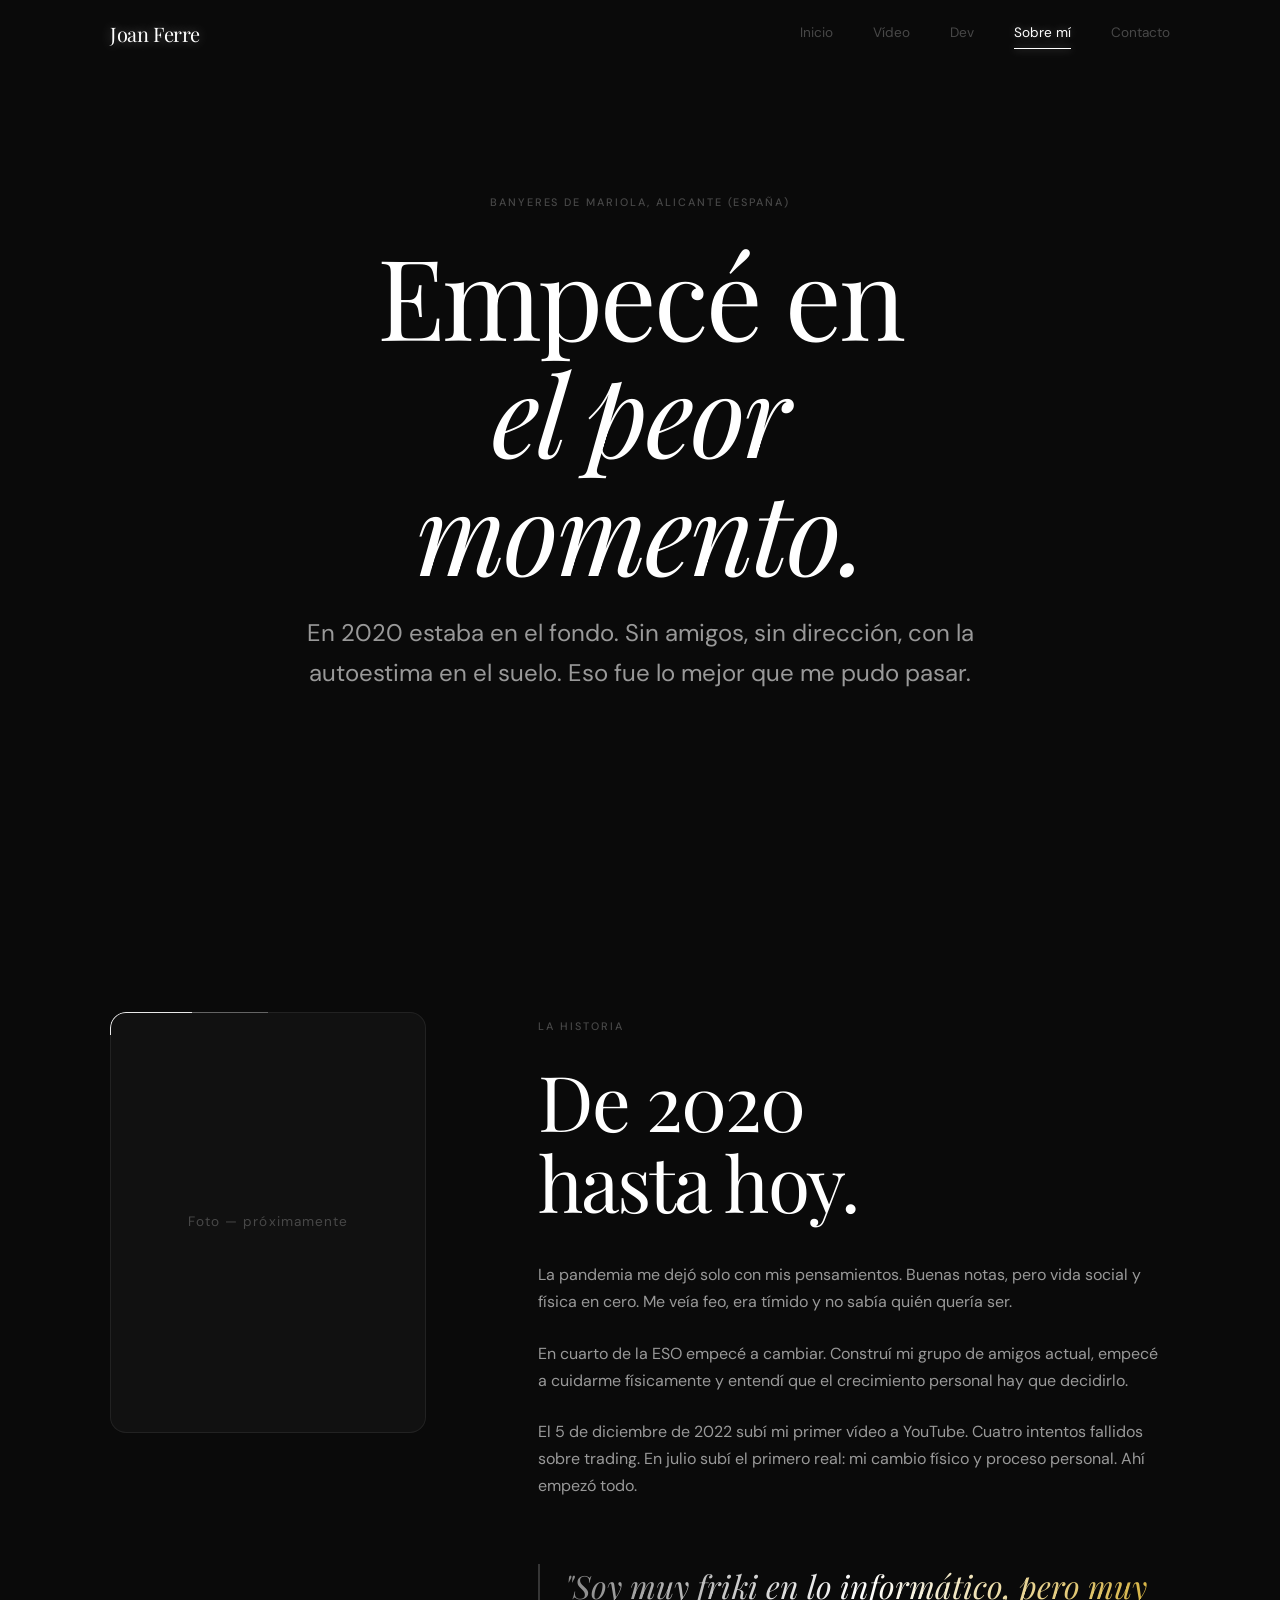
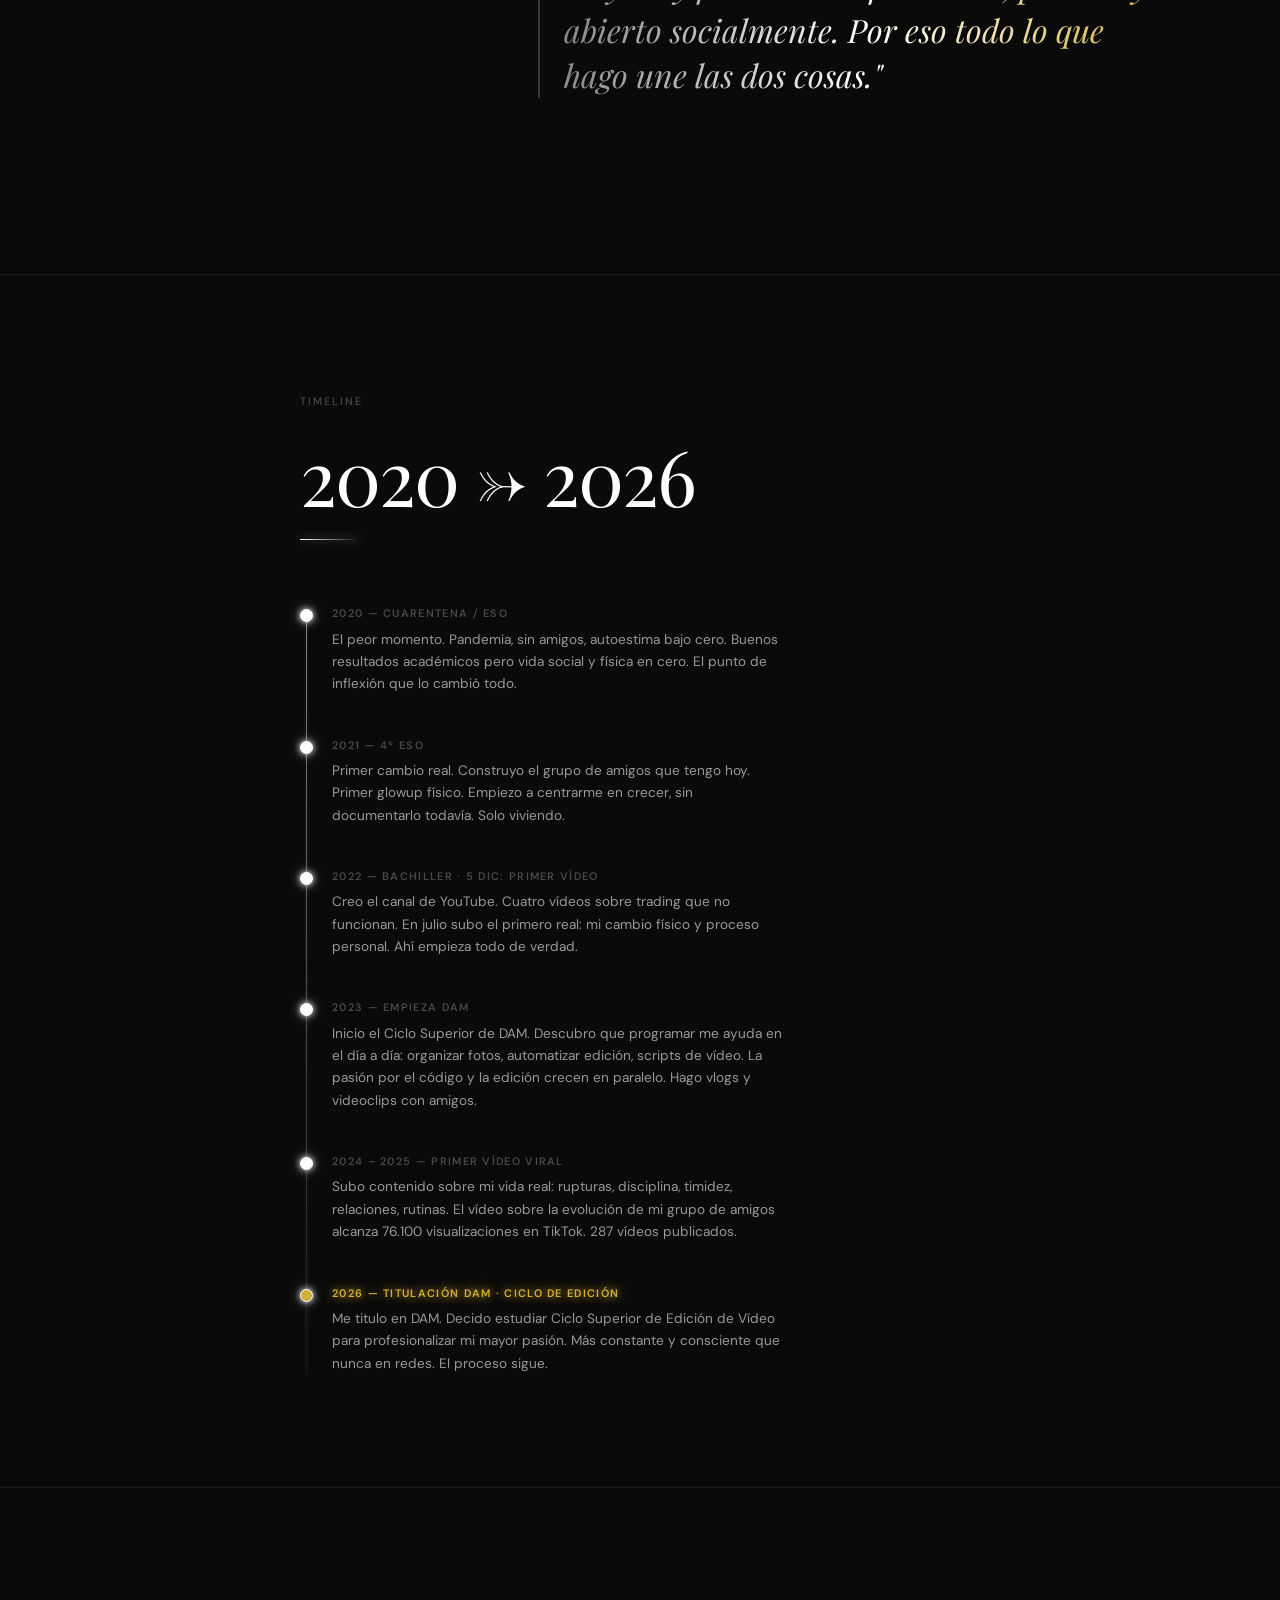
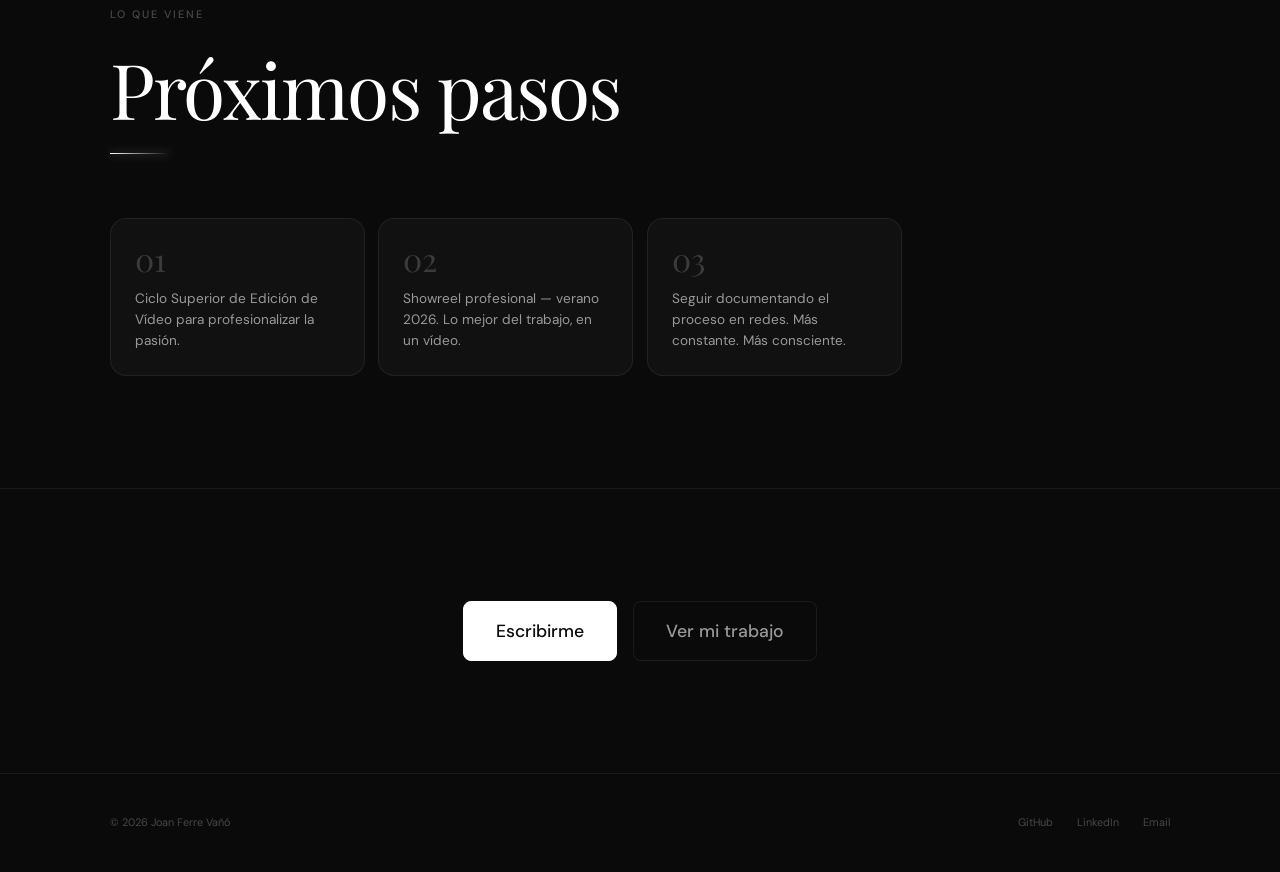
==== commit f8fd8b74: "Añadir animaciones y corregir información" ====
--- a/about.html
+++ b/about.html
@@ -43,7 +43,7 @@
     <section class="hero">
       <div class="container container--sm">
         <div class="hero__inner">
-          <span class="hero__eyebrow hero-reveal">Banyeres de Mariola, España</span>
+          <span class="hero__eyebrow hero-reveal">Banyeres de Mariola, Alicante (España)</span>
           <h1 class="hero__title hero-reveal glow-pulse">
             Empecé en<br/><em>el peor momento.</em>
           </h1>
@@ -184,7 +184,6 @@
     </div>
   </footer>
 
-  <script src="js/cursor.js"></script>
   <script src="js/nav.js"></script>
   <script src="js/main.js"></script>
 </body>
--- a/css/style.css
+++ b/css/style.css
@@ -75,13 +75,11 @@
   line-height: 1.65;
   -webkit-font-smoothing: antialiased;
   overflow-x: hidden;
-  cursor: none;
 }
 img, svg { display: block; max-width: 100%; }
 a { color: inherit; text-decoration: none; }
-button { font-family: inherit; cursor: none; border: none; background: none; }
+button { font-family: inherit; border: none; background: none; cursor: pointer; }
 ul { list-style: none; }
-@media (hover: none) { body { cursor: auto; } button { cursor: pointer; } }
 
 /* ── Tipografía ─────────────────────────────────────────────── */
 h1, h2, h3 {
--- a/css/animations.css
+++ b/css/animations.css
@@ -125,10 +125,15 @@
   pointer-events: none;
 }
 
-/* Hero: reveal progresivo con fade+up */
+/* ── Animación base unificada ───────────────────────────────────
+   TODAS las entradas (hero, secciones, stagger) usan los mismos
+   valores: translateY(22px), 0.7s, var(--ease). Consistencia total.
+   ─────────────────────────────────────────────────────────────── */
+
+/* Hero: delay escalonado, misma animación que el scroll reveal */
 .hero-reveal {
-  opacity: 0; transform: translateY(20px);
-  animation: fadeUp var(--dur) var(--ease) forwards;
+  opacity: 0; transform: translateY(22px);
+  animation: fadeUp 0.7s var(--ease) forwards;
 }
 .hero-reveal:nth-child(1) { animation-delay: 0.1s; }
 .hero-reveal:nth-child(2) { animation-delay: 0.22s; }
@@ -136,29 +141,29 @@
 .hero-reveal:nth-child(4) { animation-delay: 0.46s; }
 .hero-reveal:nth-child(5) { animation-delay: 0.58s; }
 
-/* Scroll reveal */
+/* Scroll reveal — idéntico al hero-reveal pero via transition */
 .reveal {
-  opacity: 0; transform: translateY(24px);
-  transition: opacity 0.75s var(--ease), transform 0.75s var(--ease);
+  opacity: 0; transform: translateY(22px);
+  transition: opacity 0.7s var(--ease), transform 0.7s var(--ease);
 }
 .reveal.is-visible { opacity: 1; transform: translateY(0); }
-.reveal--delay { transition-delay: 0.15s; }
-
-/* Stagger escalonado */
+.reveal--delay { transition-delay: 0.12s; }
+
+/* Stagger — mismo desplazamiento y duración */
 .stagger > * {
-  opacity: 0; transform: translateY(20px);
-  transition: opacity 0.65s var(--ease), transform 0.65s var(--ease);
-}
-.stagger.is-visible > *:nth-child(1) { opacity:1; transform:none; transition-delay:0s;    }
-.stagger.is-visible > *:nth-child(2) { opacity:1; transform:none; transition-delay:0.1s;  }
-.stagger.is-visible > *:nth-child(3) { opacity:1; transform:none; transition-delay:0.2s;  }
-.stagger.is-visible > *:nth-child(4) { opacity:1; transform:none; transition-delay:0.3s;  }
-.stagger.is-visible > *:nth-child(5) { opacity:1; transform:none; transition-delay:0.4s;  }
-.stagger.is-visible > *:nth-child(6) { opacity:1; transform:none; transition-delay:0.5s;  }
-.stagger.is-visible > *:nth-child(7) { opacity:1; transform:none; transition-delay:0.6s;  }
-.stagger.is-visible > *:nth-child(8) { opacity:1; transform:none; transition-delay:0.7s;  }
-.stagger.is-visible > *:nth-child(9) { opacity:1; transform:none; transition-delay:0.8s;  }
-.stagger.is-visible > *:nth-child(10){ opacity:1; transform:none; transition-delay:0.9s;  }
+  opacity: 0; transform: translateY(22px);
+  transition: opacity 0.7s var(--ease), transform 0.7s var(--ease);
+}
+.stagger.is-visible > *:nth-child(1)  { opacity:1; transform:translateY(0); transition-delay:0s;    }
+.stagger.is-visible > *:nth-child(2)  { opacity:1; transform:translateY(0); transition-delay:0.1s;  }
+.stagger.is-visible > *:nth-child(3)  { opacity:1; transform:translateY(0); transition-delay:0.2s;  }
+.stagger.is-visible > *:nth-child(4)  { opacity:1; transform:translateY(0); transition-delay:0.3s;  }
+.stagger.is-visible > *:nth-child(5)  { opacity:1; transform:translateY(0); transition-delay:0.4s;  }
+.stagger.is-visible > *:nth-child(6)  { opacity:1; transform:translateY(0); transition-delay:0.5s;  }
+.stagger.is-visible > *:nth-child(7)  { opacity:1; transform:translateY(0); transition-delay:0.6s;  }
+.stagger.is-visible > *:nth-child(8)  { opacity:1; transform:translateY(0); transition-delay:0.7s;  }
+.stagger.is-visible > *:nth-child(9)  { opacity:1; transform:translateY(0); transition-delay:0.8s;  }
+.stagger.is-visible > *:nth-child(10) { opacity:1; transform:translateY(0); transition-delay:0.9s;  }
 
 /* Destello diagonal en tarjeta al entrar en viewport */
 .card-has-sweep { position: relative; overflow: hidden; }
--- a/css/components.css
+++ b/css/components.css
@@ -48,7 +48,7 @@
 .navbar__link.is-active::after { width: 100%; }
 
 /* Hamburguesa */
-.navbar__burger { display: none; flex-direction: column; gap: 5px; padding: 4px; cursor: none; }
+.navbar__burger { display: none; flex-direction: column; gap: 5px; padding: 4px; cursor: pointer; }
 .navbar__burger span {
   display: block; width: 20px; height: 1.5px;
   background: var(--text); border-radius: 2px;
@@ -78,7 +78,7 @@
   display: inline-flex; align-items: center; gap: 0.5rem;
   padding: 0.7rem 1.5rem; font-size: var(--s-sm); font-weight: 500;
   border-radius: var(--radius); border: 1px solid transparent;
-  transition: all 0.3s var(--ease); cursor: none; white-space: nowrap;
+  transition: all 0.3s var(--ease); cursor: pointer; white-space: nowrap;
 }
 .btn:hover { transform: translateY(-2px); }
 
@@ -104,7 +104,8 @@
 /* ── HERO genérico ───────────────────────────────────────────── */
 .hero {
   min-height: 100svh;
-  padding: calc(var(--navbar-h) + var(--sp-2xl)) var(--sp-lg) var(--sp-2xl);
+  /* Padding generoso arriba para que el glow del nombre no quede cortado */
+  padding: calc(var(--navbar-h) + var(--sp-xl) + 2rem) var(--sp-lg) var(--sp-2xl);
   display: flex; align-items: center; justify-content: center;
   text-align: center; position: relative; overflow: hidden;
 }
@@ -125,12 +126,16 @@
 .hero__ctas { display: flex; gap: var(--sp-sm); flex-wrap: wrap; justify-content: center; }
 .hero--left .hero__ctas { justify-content: flex-start; }
 
-/* Texto decorativo de fondo */
+/* Texto decorativo de fondo — esquina inferior derecha
+   Tamaño calculado para que las 3 letras JFV quepan sin cortarse:
+   a ~18vw cada letra ocupa ~12vw → 3 letras = ~36vw, caben en pantalla */
 .hero__bg-text {
   position: absolute; font-family: var(--font-display);
-  font-size: clamp(10rem, 30vw, 28rem);
-  color: var(--white); opacity: 0.02; pointer-events: none;
-  user-select: none; line-height: 1; bottom: -0.1em; right: -0.05em;
+  font-size: clamp(7rem, 18vw, 17rem);
+  color: var(--white); opacity: 0.05; pointer-events: none;
+  user-select: none; line-height: 1;
+  bottom: var(--sp-md); right: var(--sp-lg);
+  letter-spacing: -0.04em;
 }
 
 /* ── STAT ITEMS ──────────────────────────────────────────────── */
@@ -184,23 +189,7 @@
 .social-card__name { font-size: var(--s-sm); font-weight: 500; color: var(--white); }
 .social-card__sub  { font-size: var(--s-xs); color: var(--text-3); }
 
-/* ── Cursor personalizado ────────────────────────────────────── */
-.cursor-dot {
-  position: fixed; border-radius: 50%;
-  width: 8px; height: 8px;
-  border: 1px solid rgba(255,255,255,0.8);
-  background: transparent;
-  top: 0; left: 0; pointer-events: none; z-index: 9999;
-  transform: translate(-50%,-50%);
-  box-shadow: 0 0 6px rgba(255,255,255,0.4);
-  transition: width 0.2s, height 0.2s, background 0.2s, box-shadow 0.2s;
-}
-body.cursor-hover .cursor-dot {
-  width: 24px; height: 24px;
-  background: rgba(255,255,255,0.12);
-  box-shadow: 0 0 12px rgba(255,255,255,0.5), 0 0 24px rgba(255,255,255,0.2);
-  border-color: rgba(255,255,255,0.9);
-}
+/* Cursor: se usa el del sistema (normal) */
 
 /* ── Responsive ─────────────────────────────────────────────── */
 @media (max-width: 900px) {
@@ -213,3 +202,11 @@
   .hero.hero--center .hero__ctas { align-items: center; }
   .stats-row { gap: var(--sp-md); }
 }
+
+/* ── Descripcion de videos ─────────────────────────────────────────────── */
+.video-card__desc {
+  font-size: 0.78rem;
+  color: var(--text-3);
+  margin-top: 0.4rem;
+  line-height: 1.5;
+}
--- a/css/pages.css
+++ b/css/pages.css
@@ -80,11 +80,37 @@
   font-size: 0.75rem; font-weight: 600; letter-spacing: 0.05em;
 }
 
-/* Thumbnails de color */
+/* Thumbnails: imagen real o fallback de color */
+.video-card__thumb { position: relative; overflow: hidden; }
+.video-card__thumb img {
+  width: 100%; height: 100%; object-fit: cover;
+  display: block; transition: transform 0.4s var(--ease);
+}
+.video-card:hover .video-card__thumb img { transform: scale(1.04); }
+
+/* Fallback gradient si no hay imagen */
 .thumb--1 { background: linear-gradient(135deg, #12001f 0%, #1e0040 100%); }
 .thumb--2 { background: linear-gradient(135deg, #001220 0%, #002040 100%); }
 .thumb--3 { background: linear-gradient(135deg, #1a1200 0%, #302200 100%); }
 .thumb--4 { background: linear-gradient(135deg, #0a0a0a 0%, #1e1e1e 100%); }
+
+/* ── Herramientas y entornos ──────────────────────────────── */
+.tools-section { margin-top: var(--sp-2xl); }
+.tools-group { margin-bottom: var(--sp-xl); }
+.tools-group__title {
+  font-size: var(--s-xs); font-weight: 600; letter-spacing: 0.18em;
+  text-transform: uppercase; color: var(--text-3);
+  margin-bottom: var(--sp-md);
+}
+.tools-row { display: flex; flex-wrap: wrap; gap: var(--sp-xs); }
+.tool-chip {
+  display: flex; align-items: center; gap: 0.5rem;
+  padding: 0.4rem 1rem; background: var(--bg-2);
+  border: 1px solid var(--border); border-radius: var(--radius);
+  font-size: var(--s-xs); color: var(--text-2);
+  transition: border-color 0.2s, color 0.2s, box-shadow 0.2s;
+}
+.tool-chip:hover { border-color: rgba(255,255,255,0.25); color: var(--white); box-shadow: var(--glow-sm); }
 
 /* ═══════ DEV ═══════════════════════════════════════════════ */
 .skills-row { display: flex; flex-wrap: wrap; gap: var(--sp-xs); }
@@ -120,15 +146,13 @@
   background: var(--bg-2); border: 1px solid var(--border);
   border-radius: var(--radius-lg); padding: var(--sp-lg);
   display: flex; flex-direction: column; gap: var(--sp-sm);
-  transition: border-color 0.3s, transform 0.35s var(--ease), box-shadow 0.35s;
+  transition: border-color 0.3s, box-shadow 0.35s;
 }
 .project-card:hover {
   border-color: rgba(255,255,255,0.25);
-  transform: perspective(600px) rotateX(-2deg) rotateY(2deg) translateY(-5px);
   box-shadow: 0 0 12px rgba(255,255,255,0.06), 0 20px 50px rgba(0,0,0,0.5);
-}
-/* Tarjeta VR con glow azul-blanco */
-.project-card--vr:hover { box-shadow: var(--glow-vr), 0 20px 50px rgba(0,0,0,0.5); border-color: rgba(100,200,255,0.4); }
+  transition: border-color 0.3s, box-shadow 0.35s;
+}
 
 .project-card__top  { display: flex; align-items: flex-start; justify-content: space-between; gap: var(--sp-sm); }
 .project-card__name { font-family: var(--font-display); font-size: var(--s-xl); color: var(--white); }
@@ -205,10 +229,12 @@
 /* ═══════ CONTACT ════════════════════════════════════════════ */
 .contact-grid { display: grid; grid-template-columns: 1fr 1fr; gap: var(--sp-2xl); align-items: start; }
 .contact-email-link {
-  font-family: var(--font-display); font-size: clamp(var(--s-lg), 3vw, var(--s-2xl));
+  font-family: var(--font-display);
+  font-size: clamp(var(--s-md), 2.2vw, var(--s-xl));
   color: var(--white); border-bottom: 1px solid var(--border);
   padding-bottom: 2px; transition: border-color 0.2s, text-shadow 0.2s;
   text-shadow: 0 0 10px rgba(255,255,255,0.2);
+  word-break: break-all; display: inline-block;
 }
 .contact-email-link:hover { border-color: var(--white); text-shadow: var(--glow-md); }
 
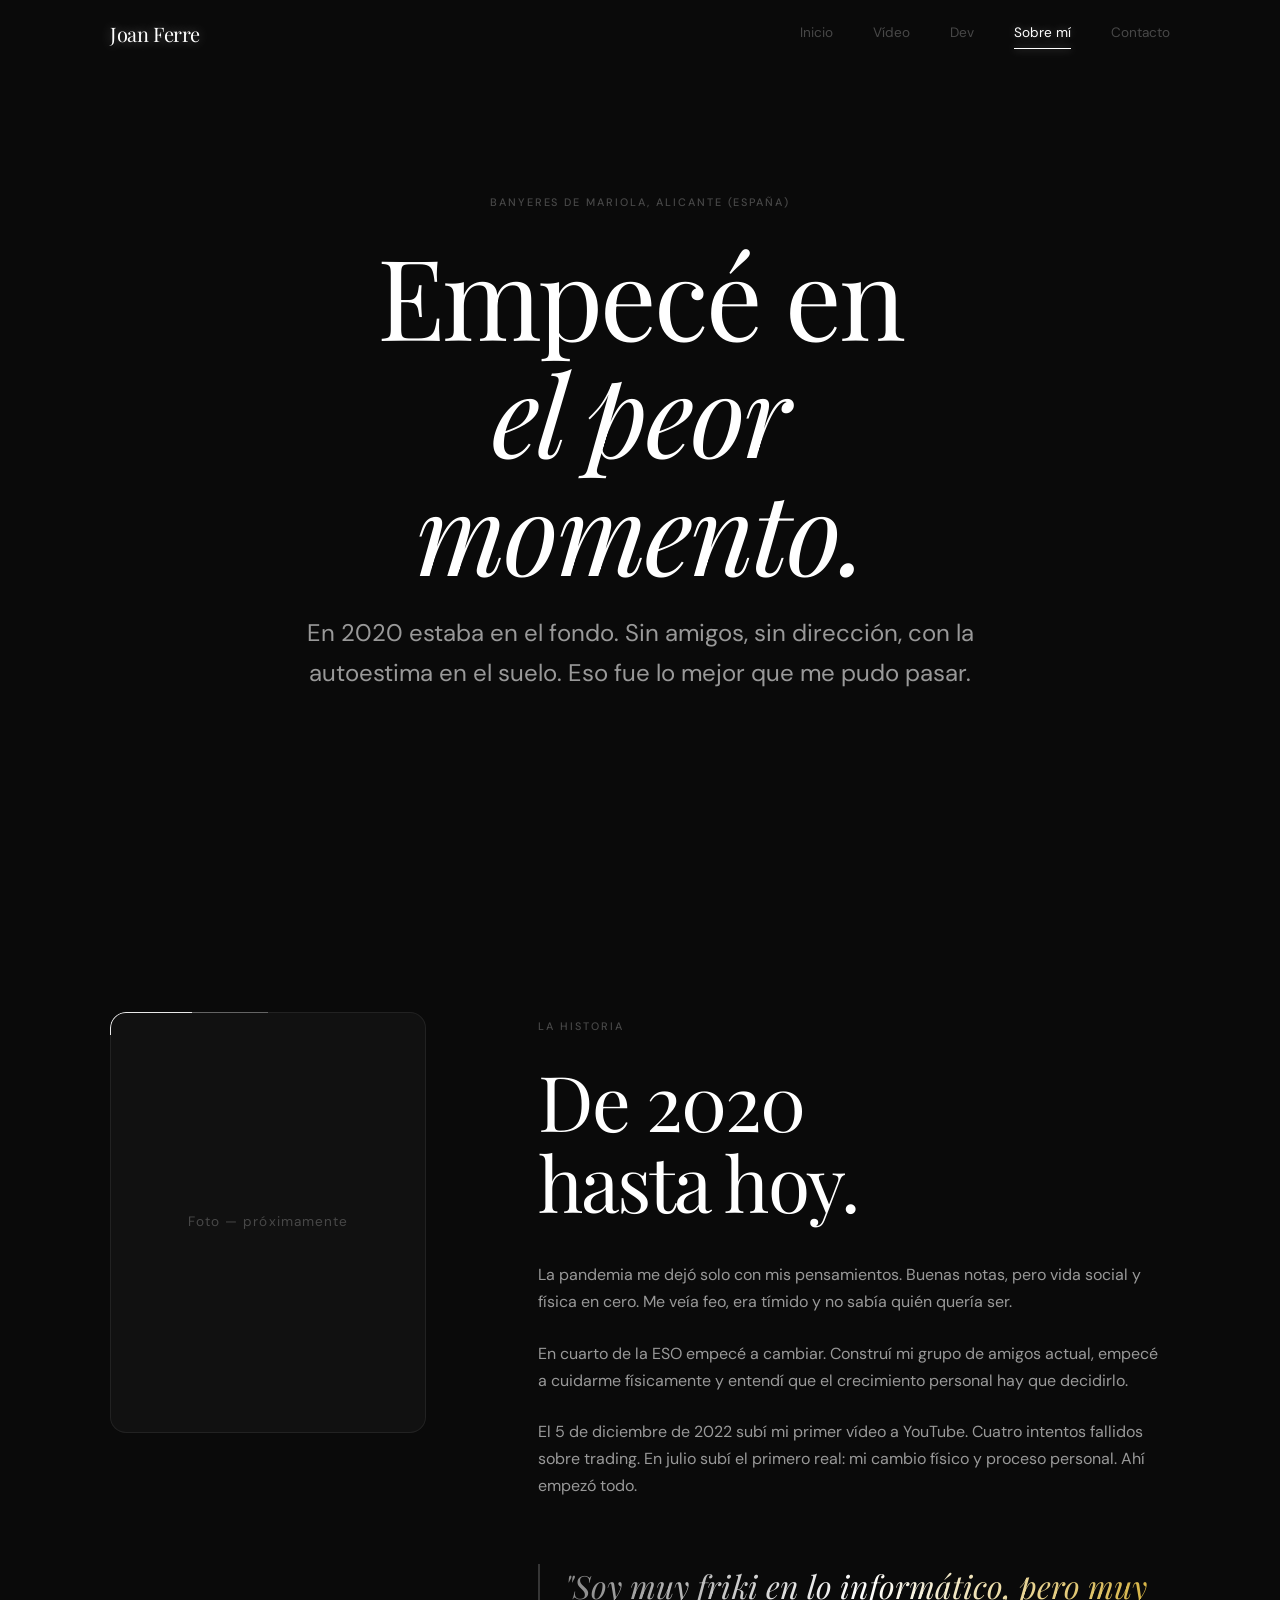
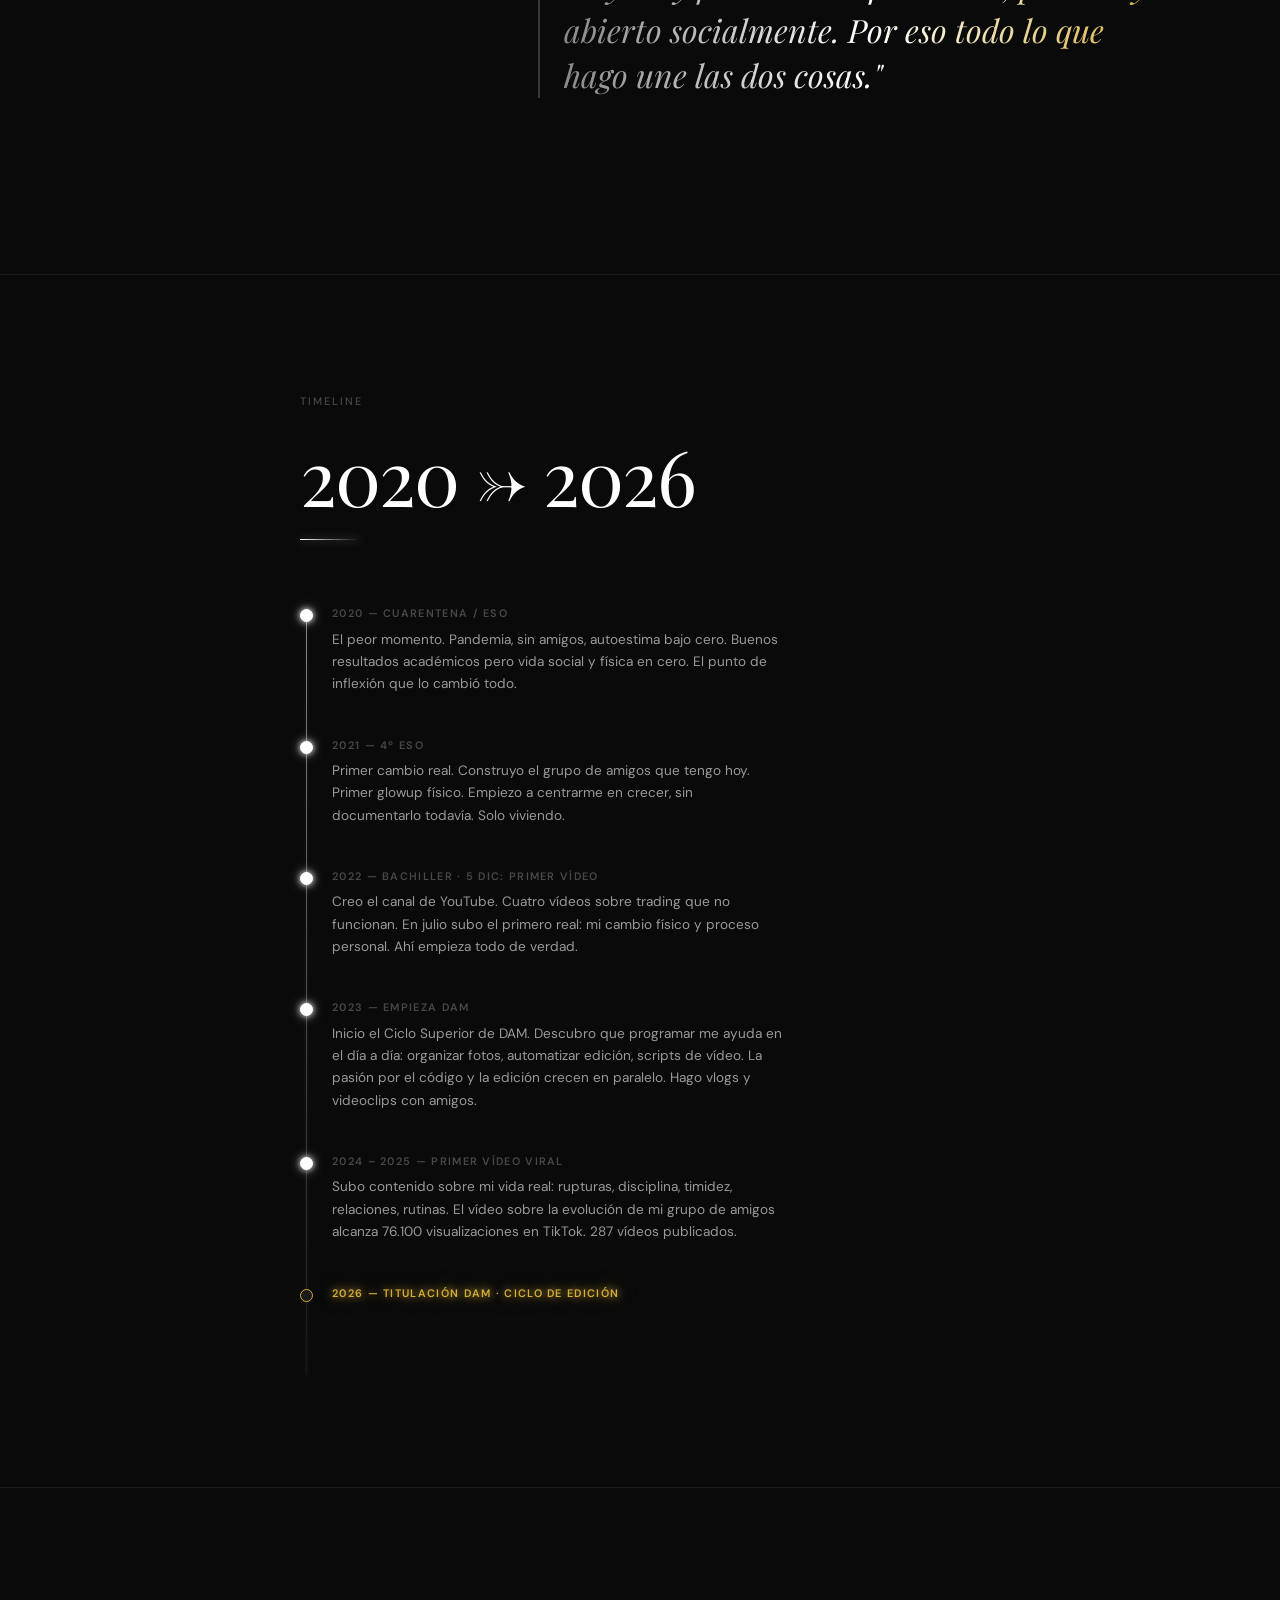
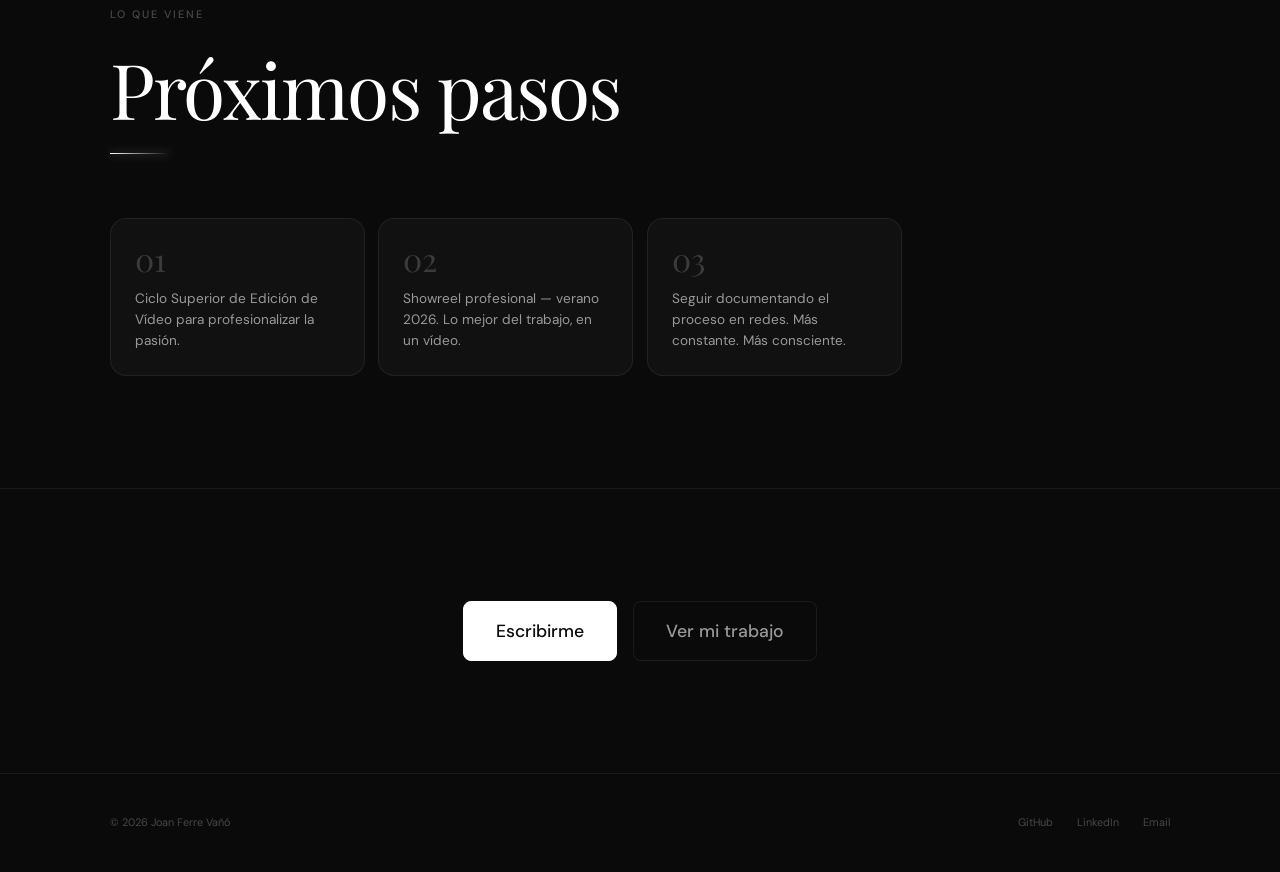
==== commit 4a07e8f2: "Añadir favicon" ====
--- a/about.html
+++ b/about.html
@@ -1,28 +1,36 @@
 <!DOCTYPE html>
 <html lang="es">
+
 <head>
-  <meta charset="UTF-8"/>
-  <meta name="viewport" content="width=device-width, initial-scale=1.0"/>
+  <meta charset="UTF-8" />
+  <meta name="viewport" content="width=device-width, initial-scale=1.0" />
   <title>Sobre mí — Joan Ferre Vañó</title>
-  <meta name="description" content="La historia real de Joan Ferre Vañó. De 2020 hasta hoy."/>
-  <link rel="preconnect" href="https://fonts.googleapis.com"/>
-  <link rel="preconnect" href="https://fonts.gstatic.com" crossorigin/>
-  <link href="https://fonts.googleapis.com/css2?family=Playfair+Display:ital,wght@0,400;0,500;1,400&family=DM+Sans:wght@300;400;500&display=swap" rel="stylesheet"/>
-  <link rel="stylesheet" href="css/style.css"/>
-  <link rel="stylesheet" href="css/animations.css"/>
-  <link rel="stylesheet" href="css/components.css"/>
-  <link rel="stylesheet" href="css/pages.css"/>
+  <meta name="description" content="La historia real de Joan Ferre Vañó. De 2020 hasta hoy." />
+  <link rel="preconnect" href="https://fonts.googleapis.com" />
+  <link rel="preconnect" href="https://fonts.gstatic.com" crossorigin />
+  <link
+    href="https://fonts.googleapis.com/css2?family=Playfair+Display:ital,wght@0,400;0,500;1,400&family=DM+Sans:wght@300;400;500&display=swap"
+    rel="stylesheet" />
+  <link rel="stylesheet" href="css/style.css" />
+  <link rel="stylesheet" href="css/animations.css" />
+  <link rel="stylesheet" href="css/components.css" />
+  <link rel="stylesheet" href="css/pages.css" />
+  <link rel="icon" type="image/x-icon" href="images/favicon/favicon.ico">
+  <link rel="icon" type="image/png" sizes="32x32" href="images/favicon/favicon-32x32.png">
+  <link rel="icon" type="image/png" sizes="16x16" href="images/favicon/favicon-16x16.png">
+  <link rel="apple-touch-icon" href="images/favicon/apple-touch-icon.png">
 </head>
+
 <body class="page-enter">
 
   <header class="navbar" id="navbar">
     <div class="navbar__inner">
       <a href="index.html" class="navbar__logo">Joan Ferre</a>
       <nav class="navbar__nav">
-        <a href="index.html"   class="navbar__link">Inicio</a>
-        <a href="video.html"   class="navbar__link">Vídeo</a>
-        <a href="dev.html"     class="navbar__link">Dev</a>
-        <a href="about.html"   class="navbar__link">Sobre mí</a>
+        <a href="index.html" class="navbar__link">Inicio</a>
+        <a href="video.html" class="navbar__link">Vídeo</a>
+        <a href="dev.html" class="navbar__link">Dev</a>
+        <a href="about.html" class="navbar__link">Sobre mí</a>
         <a href="contact.html" class="navbar__link">Contacto</a>
       </nav>
       <button class="navbar__burger" id="nav-burger" aria-label="Abrir menú">
@@ -45,7 +53,7 @@
         <div class="hero__inner">
           <span class="hero__eyebrow hero-reveal">Banyeres de Mariola, Alicante (España)</span>
           <h1 class="hero__title hero-reveal glow-pulse">
-            Empecé en<br/><em>el peor momento.</em>
+            Empecé en<br /><em>el peor momento.</em>
           </h1>
           <p class="hero__sub hero-reveal">
             En 2020 estaba en el fondo. Sin amigos, sin dirección, con la autoestima en el suelo.
@@ -67,15 +75,19 @@
 
           <div class="reveal reveal--delay">
             <span class="label">La historia</span>
-            <h2 style="margin-bottom:var(--sp-lg)">De 2020<br/>hasta hoy.</h2>
-
-            <p style="margin-bottom:var(--sp-md)">La pandemia me dejó solo con mis pensamientos. Buenas notas, pero vida social y física en cero. Me veía feo, era tímido y no sabía quién quería ser.</p>
-            <p style="margin-bottom:var(--sp-md)">En cuarto de la ESO empecé a cambiar. Construí mi grupo de amigos actual, empecé a cuidarme físicamente y entendí que el crecimiento personal hay que decidirlo.</p>
-            <p>El 5 de diciembre de 2022 subí mi primer vídeo a YouTube. Cuatro intentos fallidos sobre trading. En julio subí el primero real: mi cambio físico y proceso personal. Ahí empezó todo.</p>
+            <h2 style="margin-bottom:var(--sp-lg)">De 2020<br />hasta hoy.</h2>
+
+            <p style="margin-bottom:var(--sp-md)">La pandemia me dejó solo con mis pensamientos. Buenas notas, pero vida
+              social y física en cero. Me veía feo, era tímido y no sabía quién quería ser.</p>
+            <p style="margin-bottom:var(--sp-md)">En cuarto de la ESO empecé a cambiar. Construí mi grupo de amigos
+              actual, empecé a cuidarme físicamente y entendí que el crecimiento personal hay que decidirlo.</p>
+            <p>El 5 de diciembre de 2022 subí mi primer vídeo a YouTube. Cuatro intentos fallidos sobre trading. En
+              julio subí el primero real: mi cambio físico y proceso personal. Ahí empezó todo.</p>
 
             <!-- Cita destacada con shimmer plateado -->
             <div class="blockquote">
-              <p class="shimmer-text">"Soy muy friki en lo informático, pero muy abierto socialmente. Por eso todo lo que hago une las dos cosas."</p>
+              <p class="shimmer-text">"Soy muy friki en lo informático, pero muy abierto socialmente. Por eso todo lo
+                que hago une las dos cosas."</p>
             </div>
           </div>
 
@@ -98,38 +110,46 @@
           <div class="tl-item">
             <div class="tl-dot"></div>
             <p class="tl-year">2020 — Cuarentena / ESO</p>
-            <p class="tl-text">El peor momento. Pandemia, sin amigos, autoestima bajo cero. Buenos resultados académicos pero vida social y física en cero. El punto de inflexión que lo cambió todo.</p>
+            <p class="tl-text">El peor momento. Pandemia, sin amigos, autoestima bajo cero. Buenos resultados académicos
+              pero vida social y física en cero. El punto de inflexión que lo cambió todo.</p>
           </div>
 
           <div class="tl-item">
             <div class="tl-dot"></div>
             <p class="tl-year">2021 — 4º ESO</p>
-            <p class="tl-text">Primer cambio real. Construyo el grupo de amigos que tengo hoy. Primer glowup físico. Empiezo a centrarme en crecer, sin documentarlo todavía. Solo viviendo.</p>
+            <p class="tl-text">Primer cambio real. Construyo el grupo de amigos que tengo hoy. Primer glowup físico.
+              Empiezo a centrarme en crecer, sin documentarlo todavía. Solo viviendo.</p>
           </div>
 
           <div class="tl-item">
             <div class="tl-dot"></div>
             <p class="tl-year">2022 — Bachiller · 5 dic: primer vídeo</p>
-            <p class="tl-text">Creo el canal de YouTube. Cuatro vídeos sobre trading que no funcionan. En julio subo el primero real: mi cambio físico y proceso personal. Ahí empieza todo de verdad.</p>
+            <p class="tl-text">Creo el canal de YouTube. Cuatro vídeos sobre trading que no funcionan. En julio subo el
+              primero real: mi cambio físico y proceso personal. Ahí empieza todo de verdad.</p>
           </div>
 
           <div class="tl-item">
             <div class="tl-dot"></div>
             <p class="tl-year">2023 — Empieza DAM</p>
-            <p class="tl-text">Inicio el Ciclo Superior de DAM. Descubro que programar me ayuda en el día a día: organizar fotos, automatizar edición, scripts de vídeo. La pasión por el código y la edición crecen en paralelo. Hago vlogs y videoclips con amigos.</p>
+            <p class="tl-text">Inicio el Ciclo Superior de DAM. Descubro que programar me ayuda en el día a día:
+              organizar fotos, automatizar edición, scripts de vídeo. La pasión por el código y la edición crecen en
+              paralelo. Hago vlogs y videoclips con amigos.</p>
           </div>
 
           <div class="tl-item">
             <div class="tl-dot"></div>
             <p class="tl-year">2024 – 2025 — Primer vídeo viral</p>
-            <p class="tl-text">Subo contenido sobre mi vida real: rupturas, disciplina, timidez, relaciones, rutinas. El vídeo sobre la evolución de mi grupo de amigos alcanza 76.100 visualizaciones en TikTok. 287 vídeos publicados.</p>
+            <p class="tl-text">Subo contenido sobre mi vida real: rupturas, disciplina, timidez, relaciones, rutinas. El
+              vídeo sobre la evolución de mi grupo de amigos alcanza 76.100 visualizaciones en TikTok. 287 vídeos
+              publicados.</p>
           </div>
 
           <!-- Año 2026 con glow dorado especial -->
           <div class="tl-item tl-item--current">
             <div class="tl-dot"></div>
             <p class="tl-year">2026 — Titulación DAM · Ciclo de Edición</p>
-            <p class="tl-text">Me titulo en DAM. Decido estudiar Ciclo Superior de Edición de Vídeo para profesionalizar mi mayor pasión. Más constante y consciente que nunca en redes. El proceso sigue.</p>
+            <p class="tl-text">Me titulo en DAM. Decido estudiar Ciclo Superior de Edición de Vídeo para profesionalizar
+              mi mayor pasión. Más constante y consciente que nunca en redes. El proceso sigue.</p>
           </div>
 
         </div>
@@ -165,7 +185,7 @@
       <div class="container container--xs">
         <div class="reveal" style="display:flex;gap:1rem;justify-content:center;flex-wrap:wrap">
           <a href="contact.html" class="btn btn--white btn--lg">Escribirme</a>
-          <a href="video.html"   class="btn btn--ghost btn--lg">Ver mi trabajo</a>
+          <a href="video.html" class="btn btn--ghost btn--lg">Ver mi trabajo</a>
         </div>
       </div>
     </section>
@@ -176,7 +196,7 @@
       <div class="footer__inner">
         <span class="footer__copy">© <span class="footer__year">2026</span> Joan Ferre Vañó</span>
         <nav class="footer__links">
-          <a href="https://github.com/joanferrevano"                       target="_blank" rel="noopener">GitHub</a>
+          <a href="https://github.com/joanferrevano" target="_blank" rel="noopener">GitHub</a>
           <a href="https://www.linkedin.com/in/joan-ferre-va%C3%B1%C3%B3/" target="_blank" rel="noopener">LinkedIn</a>
           <a href="mailto:joanferrecontact@gmail.com">Email</a>
         </nav>
@@ -187,4 +207,5 @@
   <script src="js/nav.js"></script>
   <script src="js/main.js"></script>
 </body>
-</html>
+
+</html>
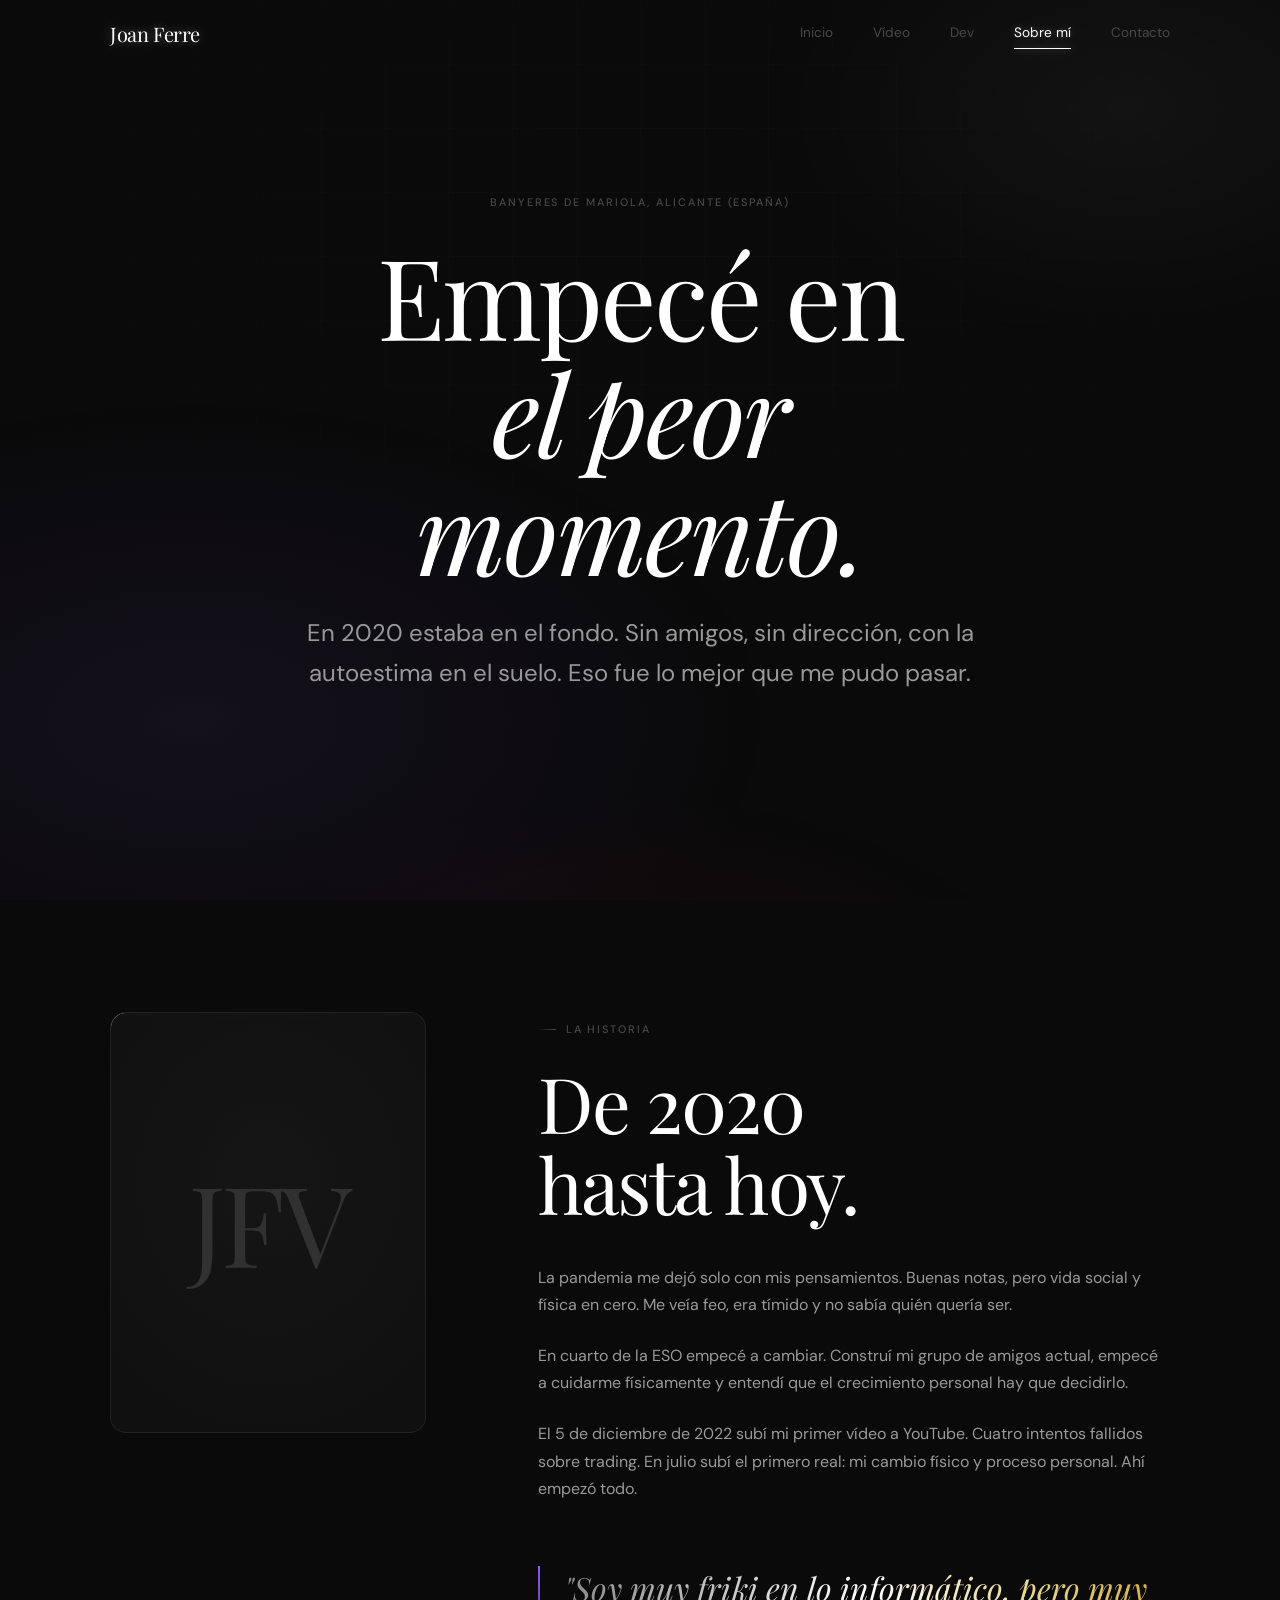
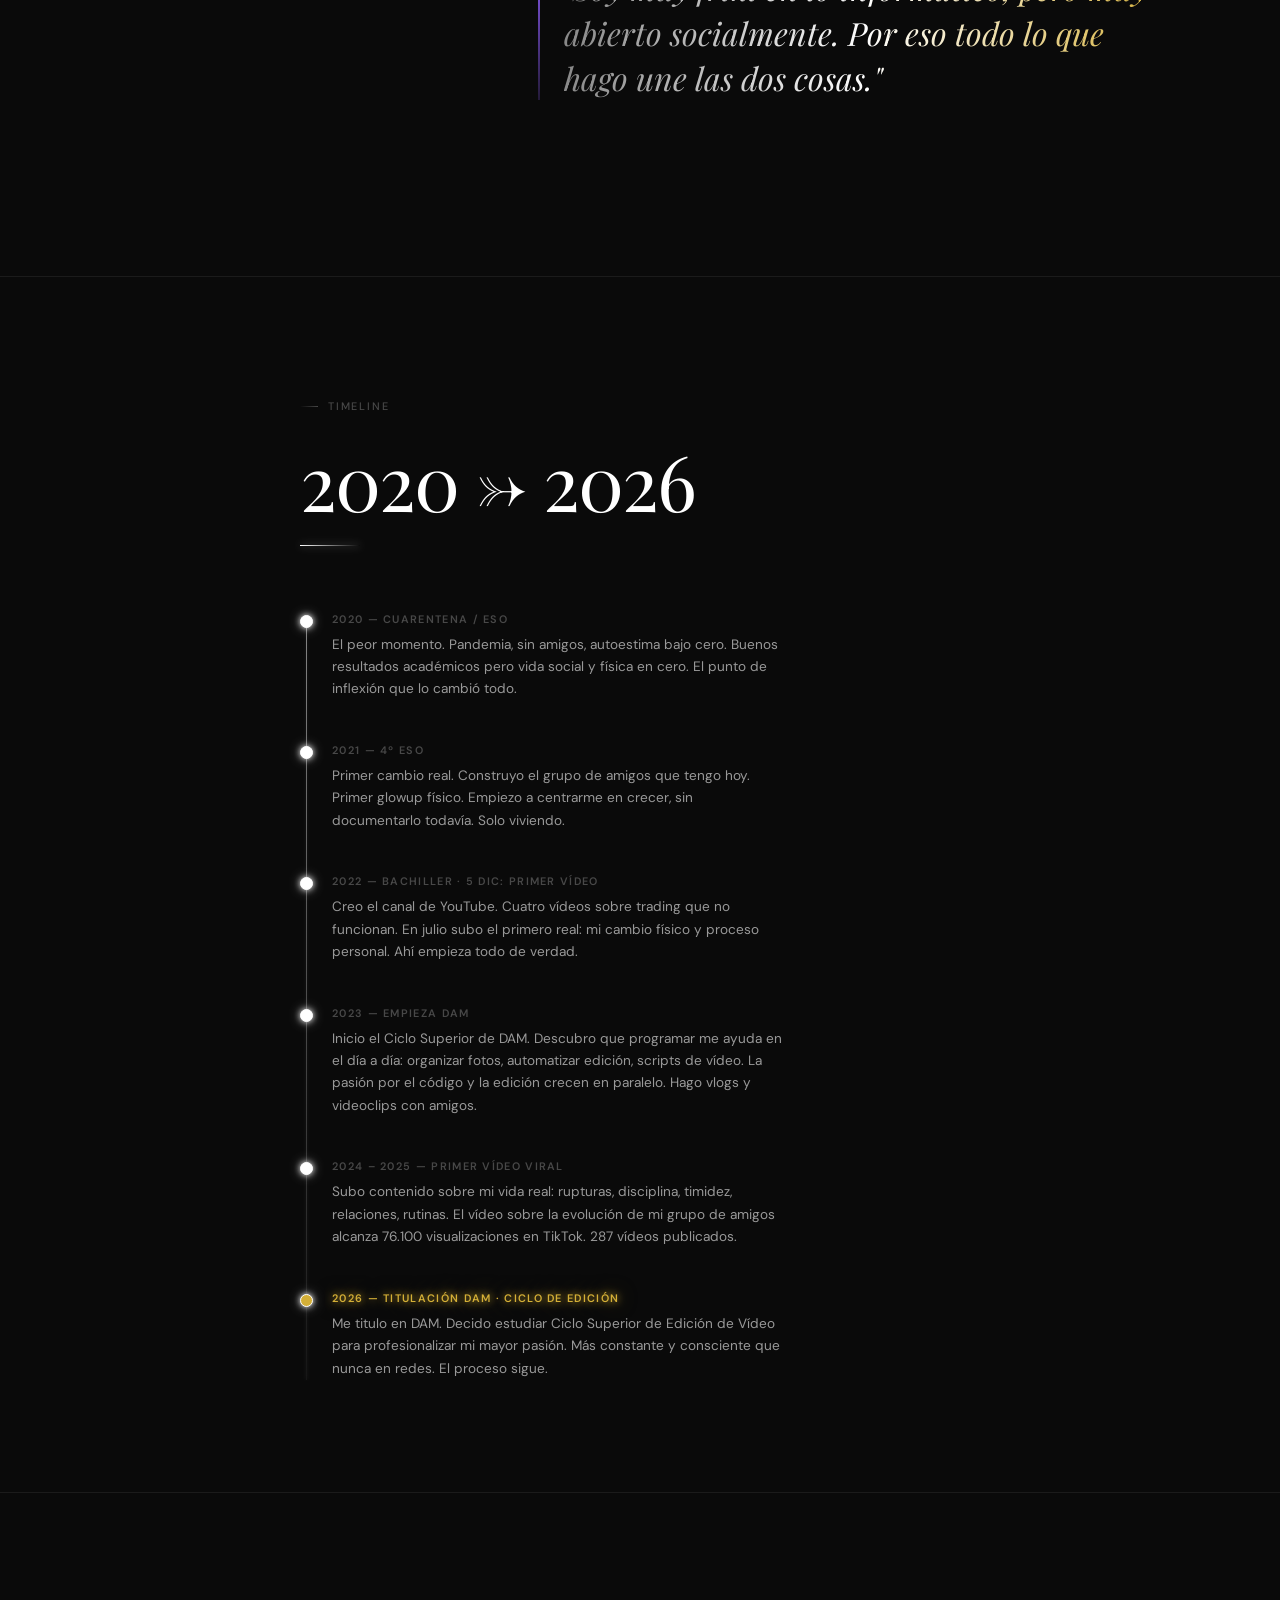
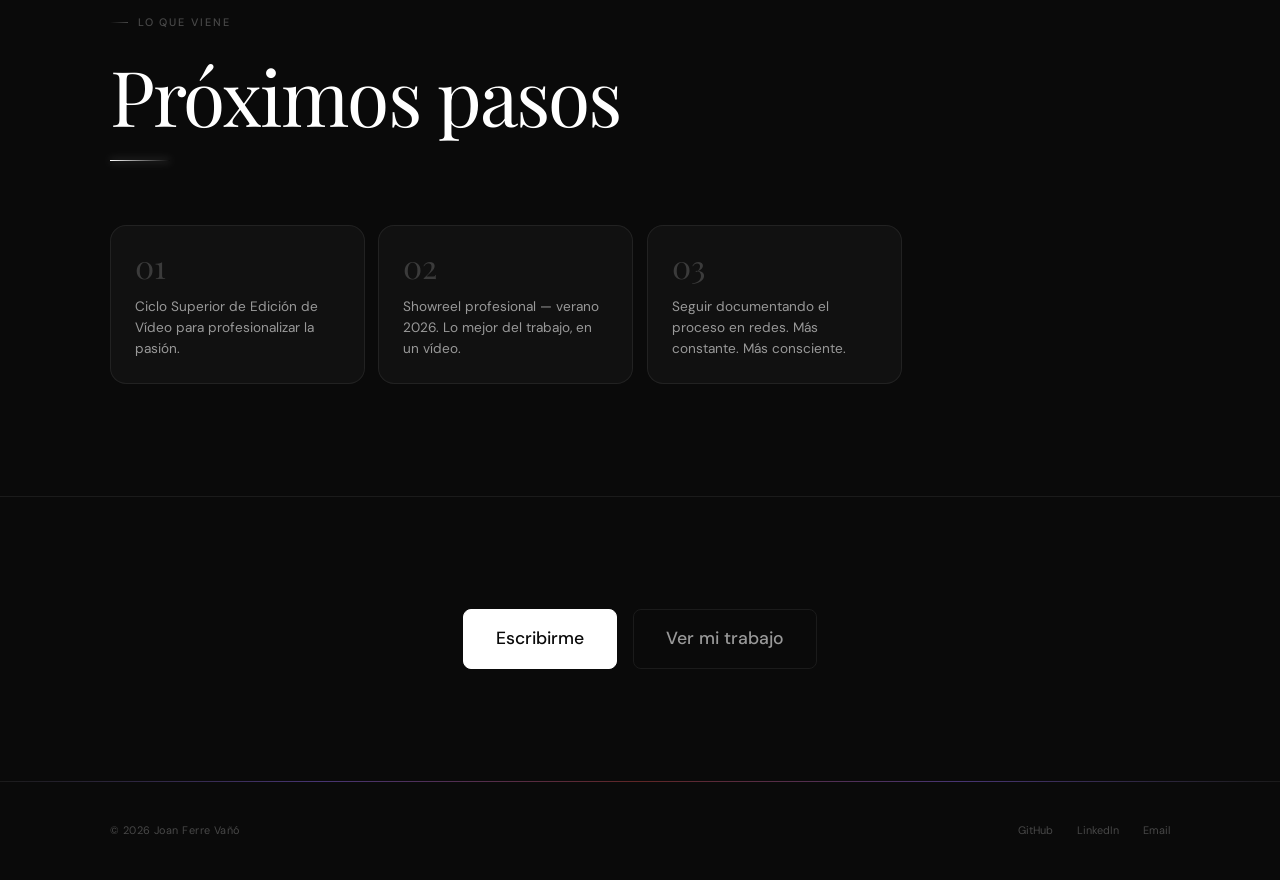
==== commit da9e10b9: "Mejora del UI y UX del porfolio" ====
--- a/about.html
+++ b/about.html
@@ -68,9 +68,11 @@
       <div class="container">
         <div class="about-grid">
 
-          <!-- Foto placeholder con trazo neon animado -->
+          <!-- Foto con trazo neon animado -->
           <div class="about-photo neon-trace reveal">
-            <span>Foto — próximamente</span>
+            <div class="about-photo__placeholder" aria-hidden="true">JFV</div>
+            <img src="images/profile.jpg" alt="Joan Ferre Vañó" loading="lazy"
+              onerror="this.style.display='none'" />
           </div>
 
           <div class="reveal reveal--delay">
--- a/css/style.css
+++ b/css/style.css
@@ -26,6 +26,24 @@
   --glow-green: 0 0 6px #7fff7f, 0 0 14px rgba(100,255,100,0.4);
   --glow-amber: 0 0 6px #ffbf40, 0 0 14px rgba(255,180,50,0.4);
   --glow-gold:  0 0 8px #d4af37, 0 0 20px rgba(212,175,55,0.5);
+  --glow-purple: 0 0 8px #8b5cf6, 0 0 20px rgba(139,92,246,0.38), 0 0 40px rgba(139,92,246,0.15);
+  --glow-red:    0 0 8px #ff4040, 0 0 20px rgba(255,64,64,0.32);
+  --glow-tt:     0 0 8px #fe2c55, 0 0 20px rgba(254,44,85,0.32);
+
+  /* Colores de plataforma */
+  --c-yt:     #ff4040;
+  --c-tt:     #fe2c55;
+  --c-tt-2:   #25f4ee;
+  --c-dev:    #8b5cf6;
+  --c-dev-2:  #a78bfa;
+  --c-twitch: #9147ff;
+  --c-dc:     #5865f2;
+  --c-ig:     #e1306c;
+  --c-li:     #0a66c2;
+
+  /* Glass token */
+  --glass:        rgba(255,255,255,0.025);
+  --glass-border: rgba(255,255,255,0.06);
 
   /* Shimmer gradient */
   --shimmer: linear-gradient(90deg, #888 0%, #fff 25%, #d4af37 50%, #fff 75%, #888 100%);
@@ -101,10 +119,16 @@
 
 /* ── Utilidades ─────────────────────────────────────────────── */
 .label {
-  display: inline-block;
+  display: inline-flex; align-items: center; gap: 0.6rem;
   font-size: var(--s-xs); font-weight: 500;
   letter-spacing: 0.18em; text-transform: uppercase;
   color: var(--text-3); margin-bottom: var(--sp-md);
+}
+.label::before {
+  content: '';
+  display: block; width: 18px; height: 1px;
+  background: linear-gradient(90deg, transparent, var(--text-3));
+  flex-shrink: 0;
 }
 .section { padding: var(--sp-2xl) 0; }
 .section + .section { border-top: 1px solid var(--border); }
@@ -123,12 +147,28 @@
 .section__head.is-visible h2::after { width: 60px; }
 
 /* ── Footer ─────────────────────────────────────────────────── */
-.footer { padding: var(--sp-lg) 0; border-top: 1px solid var(--border); }
+.footer {
+  padding: var(--sp-lg) 0;
+  border-top: 1px solid var(--border);
+  position: relative;
+}
+.footer::before {
+  content: '';
+  position: absolute; top: -1px; left: 0; right: 0;
+  height: 1px;
+  background: linear-gradient(90deg,
+    transparent 0%,
+    rgba(139,92,246,0.4) 25%,
+    rgba(255,64,64,0.3) 50%,
+    rgba(139,92,246,0.4) 75%,
+    transparent 100%
+  );
+}
 .footer__inner {
   display: flex; align-items: center;
   justify-content: space-between; flex-wrap: wrap; gap: var(--sp-md);
 }
-.footer__copy { font-size: var(--s-xs); color: var(--text-3); }
+.footer__copy { font-size: var(--s-xs); color: var(--text-3); letter-spacing: 0.04em; }
 .footer__links { display: flex; gap: var(--sp-md); }
 .footer__links a { font-size: var(--s-xs); color: var(--text-3); transition: color var(--dur-fast), text-shadow var(--dur-fast); }
 .footer__links a:hover { color: var(--white); text-shadow: var(--glow-sm); }
--- a/css/animations.css
+++ b/css/animations.css
@@ -34,6 +34,18 @@
 @keyframes shimmer {
   0%   { background-position: -200% center; }
   100% { background-position:  200% center; }
+}
+
+/* Flotación suave para elementos decorativos */
+@keyframes float {
+  0%, 100% { transform: translateY(0px); }
+  50%       { transform: translateY(-10px); }
+}
+
+/* Entrada desde la izquierda */
+@keyframes slideInLeft {
+  from { opacity: 0; transform: translateX(-20px); }
+  to   { opacity: 1; transform: translateX(0); }
 }
 
 /* Trazo neon rotativo (showreel, foto placeholder) */
@@ -180,6 +192,10 @@
   animation: card-sweep 0.7s ease forwards;
 }
 
+/* Clases de animación adicionales */
+.float { animation: float 4.5s ease-in-out infinite; }
+.float--slow { animation: float 6s ease-in-out infinite; }
+
 /* Badge glow verde — "Uso diario" */
 .badge--green {
   background: rgba(100,255,100,0.08);
--- a/css/components.css
+++ b/css/components.css
@@ -99,15 +99,64 @@
 .btn--ghost { background: transparent; color: var(--text-2); border-color: var(--border); }
 .btn--ghost:hover { color: var(--white); border-color: var(--border-h); box-shadow: var(--glow-sm); }
 
+/* Degradado — intersección de las dos disciplinas */
+.btn--gradient {
+  background: linear-gradient(135deg, rgba(139,92,246,0.14) 0%, rgba(255,64,64,0.09) 100%);
+  border-color: rgba(139,92,246,0.32);
+  color: var(--white);
+}
+.btn--gradient:hover {
+  background: linear-gradient(135deg, rgba(139,92,246,0.25) 0%, rgba(255,64,64,0.16) 100%);
+  border-color: rgba(139,92,246,0.56);
+  box-shadow: 0 0 16px rgba(139,92,246,0.22), 0 0 32px rgba(139,92,246,0.1);
+}
+
 .btn--lg { padding: 0.9rem 2rem; font-size: var(--s-md); }
 
 /* ── HERO genérico ───────────────────────────────────────────── */
 .hero {
   min-height: 100svh;
-  /* Padding generoso arriba para que el glow del nombre no quede cortado */
   padding: calc(var(--navbar-h) + var(--sp-xl) + 2rem) var(--sp-lg) var(--sp-2xl);
   display: flex; align-items: center; justify-content: center;
   text-align: center; position: relative; overflow: hidden;
+}
+
+/* Gradient mesh — manchas de color detrás de todo */
+.hero::before {
+  content: '';
+  position: absolute; inset: 0;
+  background:
+    radial-gradient(ellipse 70% 55% at 15% 80%, rgba(139,92,246,0.08) 0%, transparent 65%),
+    radial-gradient(ellipse 50% 45% at 88% 12%, rgba(255,255,255,0.04) 0%, transparent 60%),
+    radial-gradient(ellipse 55% 45% at 50% 115%, rgba(254,44,85,0.05) 0%, transparent 60%);
+  pointer-events: none; z-index: 0;
+}
+
+/* Grid sutil que se desvanece en los bordes */
+.hero::after {
+  content: '';
+  position: absolute; inset: 0;
+  background-image:
+    linear-gradient(rgba(255,255,255,0.016) 1px, transparent 1px),
+    linear-gradient(90deg, rgba(255,255,255,0.016) 1px, transparent 1px);
+  background-size: 64px 64px;
+  pointer-events: none; z-index: 0;
+  -webkit-mask-image: radial-gradient(ellipse 85% 70% at 50% 25%, black 10%, transparent 75%);
+  mask-image: radial-gradient(ellipse 85% 70% at 50% 25%, black 10%, transparent 75%);
+}
+
+/* Override mesh por página */
+.hero--video::before {
+  background:
+    radial-gradient(ellipse 65% 55% at 10% 85%, rgba(255,64,64,0.09) 0%, transparent 65%),
+    radial-gradient(ellipse 50% 40% at 90% 10%, rgba(254,44,85,0.05) 0%, transparent 60%),
+    radial-gradient(ellipse 55% 45% at 50% 110%, rgba(139,92,246,0.04) 0%, transparent 60%);
+}
+.hero--dev::before {
+  background:
+    radial-gradient(ellipse 70% 55% at 12% 80%, rgba(139,92,246,0.1) 0%, transparent 65%),
+    radial-gradient(ellipse 50% 40% at 88% 12%, rgba(167,139,250,0.05) 0%, transparent 60%),
+    radial-gradient(ellipse 50% 45% at 50% 115%, rgba(100,255,150,0.03) 0%, transparent 60%);
 }
 .hero--left { text-align: left; justify-content: flex-start; }
 .hero__inner { position: relative; z-index: 1; }
@@ -189,6 +238,52 @@
 .social-card__name { font-size: var(--s-sm); font-weight: 500; color: var(--white); }
 .social-card__sub  { font-size: var(--s-xs); color: var(--text-3); }
 
+/* Colores de plataforma al hover */
+.social-card--yt:hover {
+  border-color: rgba(255,64,64,0.45);
+  box-shadow: 0 0 18px rgba(255,64,64,0.1), 0 0 1px rgba(255,64,64,0.4);
+}
+.social-card--yt:hover .social-card__icon {
+  color: var(--c-yt); filter: drop-shadow(0 0 5px rgba(255,64,64,0.6));
+}
+.social-card--tt:hover {
+  border-color: rgba(254,44,85,0.45);
+  box-shadow: 0 0 18px rgba(254,44,85,0.1), 0 0 1px rgba(254,44,85,0.4);
+}
+.social-card--tt:hover .social-card__icon {
+  color: var(--c-tt); filter: drop-shadow(0 0 5px rgba(254,44,85,0.6));
+}
+.social-card--ig:hover {
+  border-color: rgba(225,48,108,0.45);
+  box-shadow: 0 0 18px rgba(225,48,108,0.1), 0 0 1px rgba(225,48,108,0.4);
+}
+.social-card--ig:hover .social-card__icon {
+  color: var(--c-ig); filter: drop-shadow(0 0 5px rgba(225,48,108,0.5));
+}
+.social-card--tw:hover { border-color: rgba(255,255,255,0.28); }
+.social-card--twitch:hover {
+  border-color: rgba(145,71,255,0.5);
+  box-shadow: 0 0 18px rgba(145,71,255,0.12), 0 0 1px rgba(145,71,255,0.45);
+}
+.social-card--twitch:hover .social-card__icon {
+  color: var(--c-twitch); filter: drop-shadow(0 0 5px rgba(145,71,255,0.6));
+}
+.social-card--dc:hover {
+  border-color: rgba(88,101,242,0.5);
+  box-shadow: 0 0 18px rgba(88,101,242,0.12), 0 0 1px rgba(88,101,242,0.45);
+}
+.social-card--dc:hover .social-card__icon {
+  color: var(--c-dc); filter: drop-shadow(0 0 5px rgba(88,101,242,0.6));
+}
+.social-card--li:hover {
+  border-color: rgba(10,102,194,0.5);
+  box-shadow: 0 0 18px rgba(10,102,194,0.12), 0 0 1px rgba(10,102,194,0.45);
+}
+.social-card--li:hover .social-card__icon {
+  color: var(--c-li); filter: drop-shadow(0 0 5px rgba(10,102,194,0.6));
+}
+.social-card--gh:hover { border-color: rgba(255,255,255,0.3); }
+
 /* Cursor: se usa el del sistema (normal) */
 
 /* ── Responsive ─────────────────────────────────────────────── */
--- a/css/pages.css
+++ b/css/pages.css
@@ -8,16 +8,46 @@
 .index-block {
   position: relative; border: 1px solid var(--border);
   border-radius: var(--radius-lg); padding: var(--sp-xl) var(--sp-lg);
-  min-height: 300px; display: flex; flex-direction: column; justify-content: flex-end;
+  min-height: 320px; display: flex; flex-direction: column; justify-content: flex-end;
   background: var(--bg-2); overflow: hidden;
   transition: border-color 0.4s, box-shadow 0.4s, transform 0.4s var(--ease);
 }
+/* Tinte de color por bloque */
+.index-block::before {
+  content: '';
+  position: absolute; inset: 0;
+  border-radius: inherit; opacity: 0;
+  pointer-events: none;
+  transition: opacity 0.5s;
+}
+.index-block:nth-child(1)::before {
+  background: radial-gradient(ellipse 70% 60% at 10% 95%, rgba(255,64,64,0.08) 0%, transparent 70%);
+}
+.index-block:nth-child(2)::before {
+  background: radial-gradient(ellipse 70% 60% at 90% 95%, rgba(139,92,246,0.1) 0%, transparent 70%);
+}
+.index-block:hover::before { opacity: 1; }
+
 /* Efecto neon que se enciende al hover */
 .index-block:hover {
-  border-color: rgba(255,255,255,0.5);
-  box-shadow: 0 0 15px rgba(255,255,255,0.07), inset 0 0 30px rgba(255,255,255,0.02);
-  transform: translateY(-4px);
-}
+  border-color: rgba(255,255,255,0.45);
+  box-shadow: 0 0 20px rgba(255,255,255,0.06), inset 0 0 30px rgba(255,255,255,0.02);
+  transform: translateY(-5px);
+}
+/* Línea de color en la parte superior al hover */
+.index-block::after {
+  content: '';
+  position: absolute; top: 0; left: 0; right: 0; height: 1px;
+  border-radius: var(--radius-lg) var(--radius-lg) 0 0;
+  opacity: 0; transition: opacity 0.4s;
+}
+.index-block:nth-child(1)::after {
+  background: linear-gradient(90deg, transparent, rgba(255,64,64,0.7), rgba(255,150,100,0.4), transparent);
+}
+.index-block:nth-child(2)::after {
+  background: linear-gradient(90deg, transparent, rgba(139,92,246,0.7), rgba(167,139,250,0.5), transparent);
+}
+.index-block:hover::after { opacity: 1; }
 .index-block__num {
   position: absolute; top: -0.1em; left: var(--sp-md);
   font-family: var(--font-display); font-size: clamp(8rem, 18vw, 14rem);
@@ -30,11 +60,22 @@
 .index-block:hover .index-block__arrow { color: var(--white); gap: 0.9rem; }
 
 .index-stats {
-  display: grid; grid-template-columns: repeat(4, 1fr); gap: var(--sp-sm);
+  display: grid; grid-template-columns: repeat(4, 1fr);
   padding: var(--sp-lg); background: var(--bg-2);
   border: 1px solid var(--border); border-radius: var(--radius-lg); margin-bottom: var(--sp-2xl);
-}
-.index-stat { text-align: center; }
+  position: relative; overflow: hidden;
+}
+/* Separadores verticales entre stats */
+.index-stat {
+  text-align: center; padding: 0 var(--sp-sm);
+  position: relative;
+}
+.index-stat + .index-stat::before {
+  content: '';
+  position: absolute; left: 0; top: 10%; bottom: 10%;
+  width: 1px;
+  background: linear-gradient(to bottom, transparent, var(--border), transparent);
+}
 .index-stat__num {
   font-family: var(--font-display); font-size: clamp(var(--s-xl), 3vw, var(--s-3xl));
   color: var(--white); line-height: 1; display: block; margin-bottom: 0.3rem;
@@ -72,12 +113,21 @@
 .video-card__views { font-size: var(--s-xs); color: var(--text-3); margin-bottom: 0.4rem; display: block; }
 .video-card__title { font-size: var(--s-sm); color: var(--text); line-height: 1.45; }
 
-/* Badge views con glow intenso para el viral */
+/* Badge views con glow TikTok para el viral */
 .badge--viral {
-  background: rgba(255,255,255,0.08); color: var(--white);
-  border: 1px solid rgba(255,255,255,0.3);
-  box-shadow: var(--glow-md);
+  background: linear-gradient(135deg, rgba(254,44,85,0.15) 0%, rgba(37,244,238,0.1) 100%);
+  color: var(--white);
+  border: 1px solid rgba(254,44,85,0.4);
+  box-shadow: 0 0 8px rgba(254,44,85,0.25), 0 0 20px rgba(254,44,85,0.1);
   font-size: 0.75rem; font-weight: 600; letter-spacing: 0.05em;
+}
+
+/* Badge VR con glow azul */
+.badge--vr {
+  background: rgba(100,200,255,0.08);
+  color: #9cf;
+  border: 1px solid rgba(100,200,255,0.35);
+  box-shadow: var(--glow-vr);
 }
 
 /* Thumbnails: imagen real o fallback de color */
@@ -146,12 +196,28 @@
   background: var(--bg-2); border: 1px solid var(--border);
   border-radius: var(--radius-lg); padding: var(--sp-lg);
   display: flex; flex-direction: column; gap: var(--sp-sm);
-  transition: border-color 0.3s, box-shadow 0.35s;
-}
+  transition: border-color 0.3s, box-shadow 0.35s, transform 0.35s var(--ease);
+  position: relative; overflow: hidden;
+}
+/* Línea de color dev en la parte superior */
+.project-card::before {
+  content: '';
+  position: absolute; top: 0; left: 0; right: 0; height: 1px;
+  background: linear-gradient(90deg,
+    transparent 0%,
+    var(--c-dev) 30%,
+    var(--c-dev-2) 50%,
+    var(--c-dev) 70%,
+    transparent 100%
+  );
+  border-radius: var(--radius-lg) var(--radius-lg) 0 0;
+  opacity: 0; transition: opacity 0.4s;
+}
+.project-card:hover::before { opacity: 1; }
 .project-card:hover {
-  border-color: rgba(255,255,255,0.25);
-  box-shadow: 0 0 12px rgba(255,255,255,0.06), 0 20px 50px rgba(0,0,0,0.5);
-  transition: border-color 0.3s, box-shadow 0.35s;
+  border-color: rgba(139,92,246,0.3);
+  box-shadow: 0 0 16px rgba(139,92,246,0.08), 0 0 1px rgba(139,92,246,0.2), 0 20px 50px rgba(0,0,0,0.5);
+  transform: translateY(-3px);
 }
 
 .project-card__top  { display: flex; align-items: flex-start; justify-content: space-between; gap: var(--sp-sm); }
@@ -168,11 +234,37 @@
   background: var(--bg-2); border: 1px solid var(--border);
   border-radius: var(--radius-lg);
   display: flex; align-items: center; justify-content: center;
-}
+  overflow: hidden; position: relative;
+}
+.about-photo img {
+  width: 100%; height: 100%;
+  object-fit: cover; object-position: center top;
+  display: block; border-radius: var(--radius-lg);
+  transition: transform 0.6s var(--ease);
+}
+.about-photo:hover img { transform: scale(1.04); }
 .about-photo span { font-size: var(--s-sm); color: var(--text-3); letter-spacing: 0.08em; }
 
+/* Placeholder con iniciales cuando no hay foto */
+.about-photo__placeholder {
+  position: absolute; inset: 0;
+  display: flex; align-items: center; justify-content: center;
+  font-family: var(--font-display);
+  font-size: clamp(4rem, 12vw, 7rem);
+  color: var(--text-3);
+  letter-spacing: -0.04em;
+  background: radial-gradient(ellipse 80% 70% at 50% 40%, var(--bg-3) 0%, var(--bg-2) 100%);
+  border-radius: var(--radius-lg);
+  user-select: none;
+  opacity: 0.6;
+}
+
 /* Cita destacada con shimmer */
-.blockquote { border-left: 2px solid var(--border-h); padding-left: var(--sp-md); margin: var(--sp-xl) 0; }
+.blockquote {
+  border-left: 2px solid transparent;
+  border-image: linear-gradient(to bottom, var(--c-dev), rgba(139,92,246,0.2)) 1;
+  padding-left: var(--sp-md); margin: var(--sp-xl) 0;
+}
 .blockquote p { font-family: var(--font-display); font-size: clamp(var(--s-lg), 2.5vw, var(--s-2xl)); line-height: 1.4; font-style: italic; }
 
 /* Timeline */
@@ -220,11 +312,19 @@
 
 /* Próximos pasos */
 .next-steps { display: grid; grid-template-columns: repeat(auto-fill, minmax(220px, 1fr)); gap: var(--sp-sm); }
-.next-step { background: var(--bg-2); border: 1px solid var(--border); border-radius: var(--radius-lg); padding: var(--sp-md); }
-.next-step__num { font-family: var(--font-display); font-size: var(--s-2xl); color: var(--border-h); line-height: 1; margin-bottom: var(--sp-sm); }
+.next-step {
+  background: var(--bg-2); border: 1px solid var(--border);
+  border-radius: var(--radius-lg); padding: var(--sp-md);
+  transition: border-color 0.3s, transform 0.3s var(--ease);
+}
+.next-step:hover { border-color: var(--glass-border); transform: translateY(-3px); }
+.next-step__num {
+  font-family: var(--font-display); font-size: var(--s-2xl);
+  color: var(--border-h); line-height: 1; margin-bottom: var(--sp-sm);
+  transition: color 0.3s, text-shadow 0.3s;
+}
 .next-step__text { font-size: var(--s-sm); color: var(--text-2); line-height: 1.55; }
-/* Viñeta brillante en hover */
-.next-step:hover .next-step__num { color: rgba(255,255,255,0.3); text-shadow: var(--glow-sm); }
+.next-step:hover .next-step__num { color: rgba(255,255,255,0.35); text-shadow: var(--glow-sm); }
 
 /* ═══════ CONTACT ════════════════════════════════════════════ */
 .contact-grid { display: grid; grid-template-columns: 1fr 1fr; gap: var(--sp-2xl); align-items: start; }
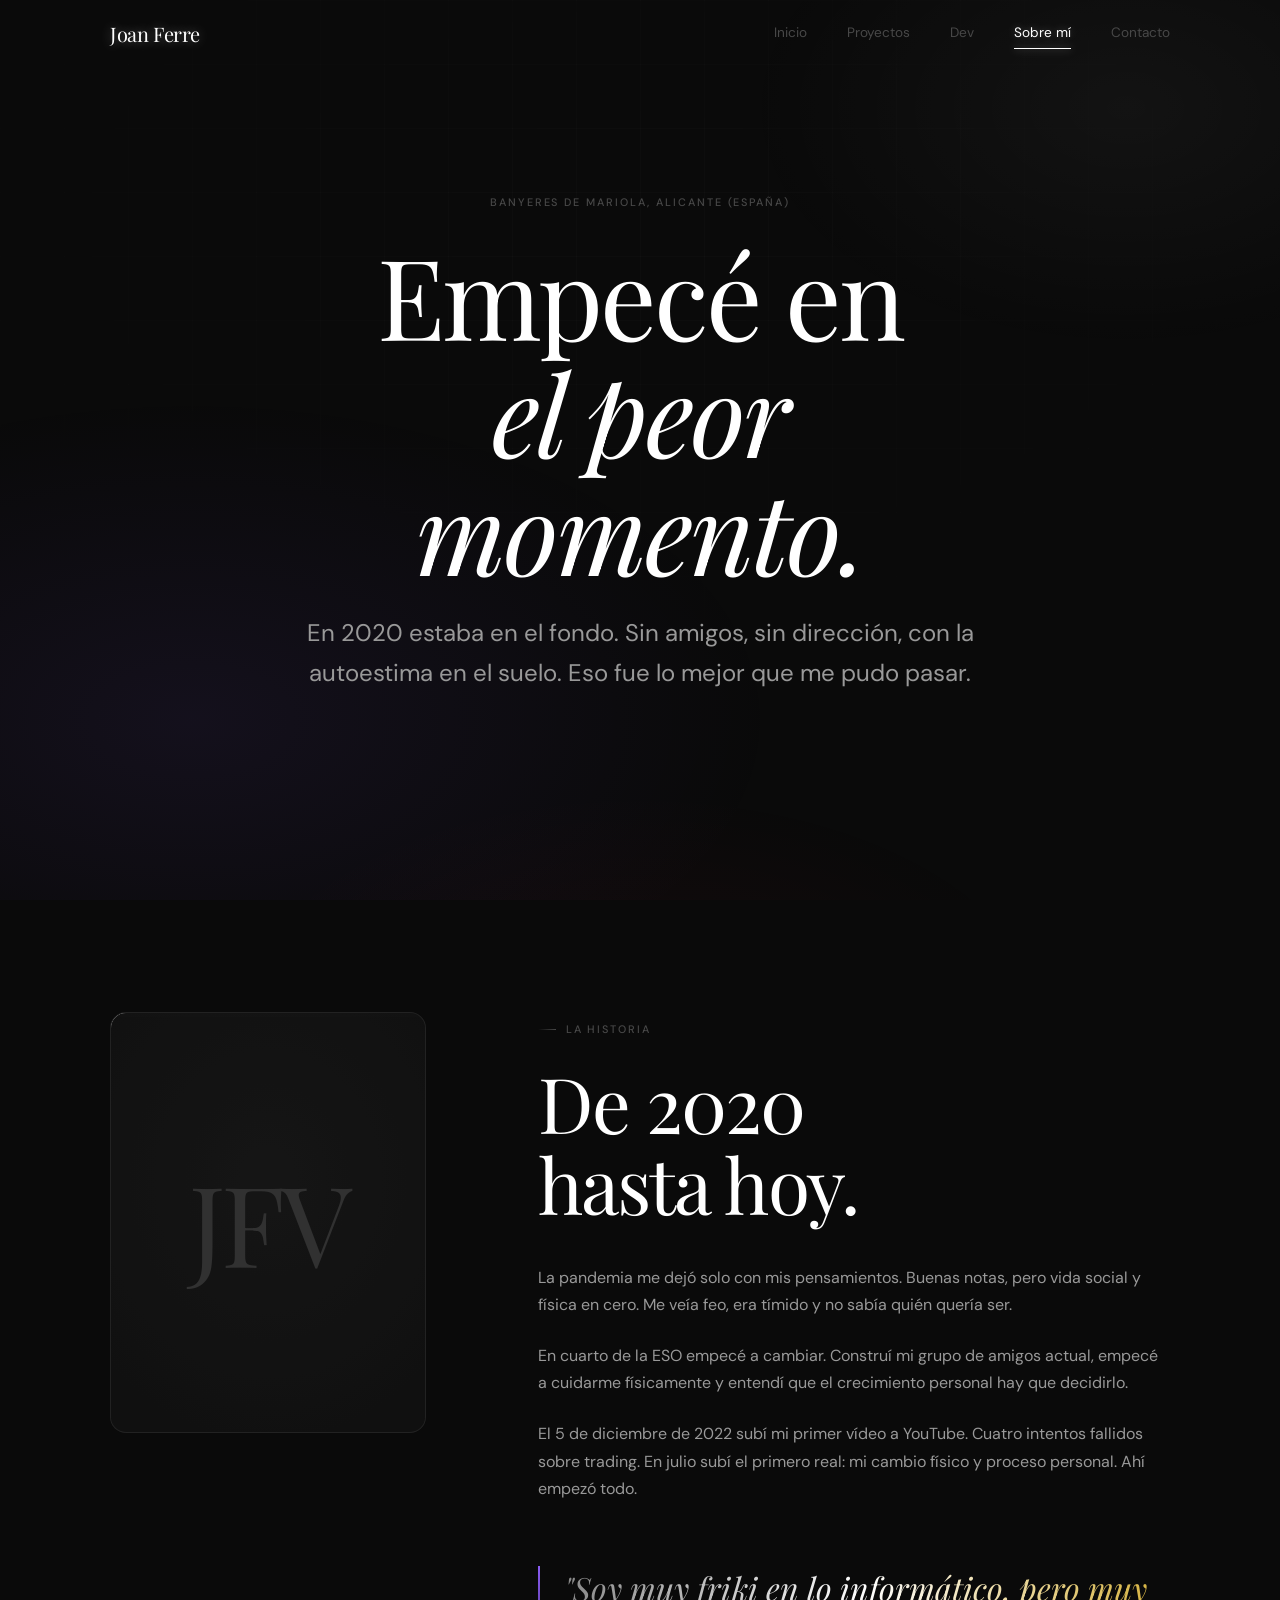
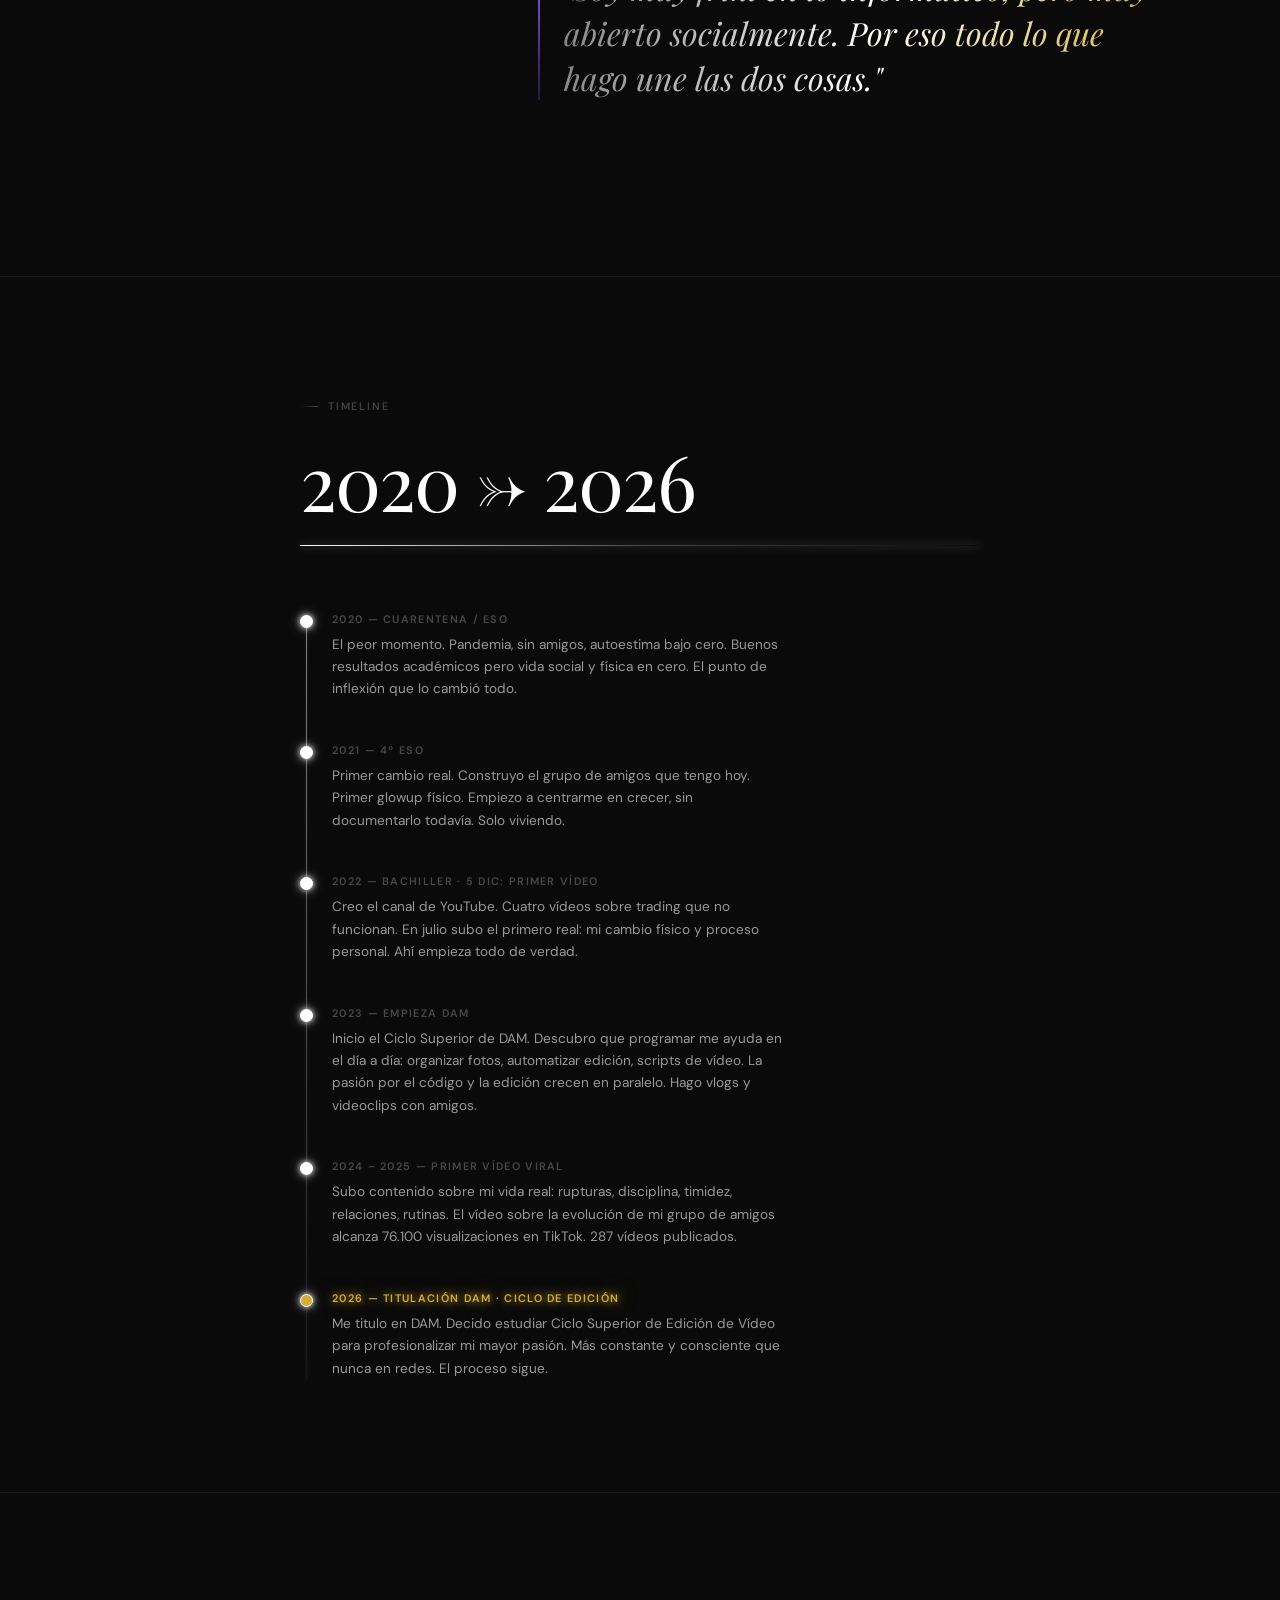
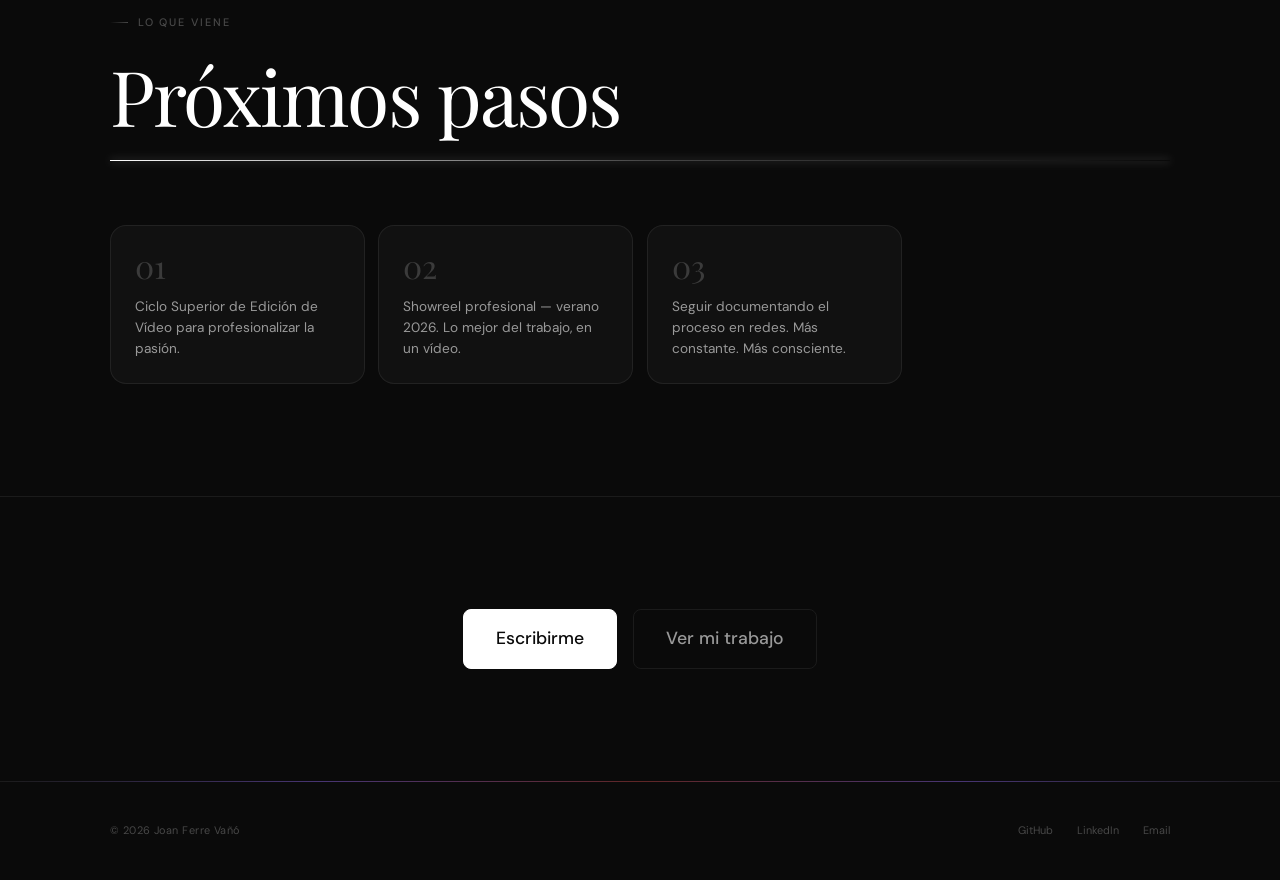
==== commit b7cc6566: "Porfolio de mis videos" ====
--- a/about.html
+++ b/about.html
@@ -28,7 +28,7 @@
       <a href="index.html" class="navbar__logo">Joan Ferre</a>
       <nav class="navbar__nav">
         <a href="index.html" class="navbar__link">Inicio</a>
-        <a href="video.html" class="navbar__link">Vídeo</a>
+        <a href="video.html" class="navbar__link">Proyectos</a>
         <a href="dev.html" class="navbar__link">Dev</a>
         <a href="about.html" class="navbar__link">Sobre mí</a>
         <a href="contact.html" class="navbar__link">Contacto</a>
@@ -40,7 +40,7 @@
   </header>
   <div class="nav-mobile" id="nav-mobile">
     <a href="index.html">Inicio</a>
-    <a href="video.html">Vídeo</a>
+    <a href="video.html">Proyectos</a>
     <a href="dev.html">Dev</a>
     <a href="about.html">Sobre mí</a>
     <a href="contact.html">Contacto</a>
--- a/css/style.css
+++ b/css/style.css
@@ -139,12 +139,27 @@
 /* Línea decorativa bajo título de sección */
 .section__head h2::after {
   content: ''; display: block; width: 0; height: 1px;
-  background: linear-gradient(90deg, var(--white), transparent);
+  /* Capa 1 (200% ancho): punto brillante centrado — viaja L→R
+     Capa 2 (100% ancho): línea base siempre visible */
+  background:
+    linear-gradient(90deg,
+      transparent 42%, rgba(255,255,255,0.5) 47%,
+      white       50%,
+      rgba(255,255,255,0.5) 53%, transparent 58%
+    ) no-repeat,
+    linear-gradient(90deg, white, rgba(255,255,255,0.25), transparent);
+  background-size: 200% 100%, 100% 100%;
+  background-position: 120% center, 0 center;
   box-shadow: var(--glow-sm);
   margin-top: var(--sp-md);
   transition: width 1.2s var(--ease);
 }
-.section__head.is-visible h2::after { width: 60px; }
+.section__head.is-visible h2::after {
+  width: 100%;
+  animation:
+    line-flash      1.6s var(--ease)              0.1s  forwards,
+    line-glow-slide 4s   ease-in-out              1.8s  infinite;
+}
 
 /* ── Footer ─────────────────────────────────────────────────── */
 .footer {
--- a/css/animations.css
+++ b/css/animations.css
@@ -76,6 +76,34 @@
   0%   { left: -80%; opacity: 0; }
   30%  { opacity: 0.18; }
   100% { left: 130%; opacity: 0; }
+}
+
+/* Destello inicial (una vez al hacer scroll) */
+@keyframes line-flash {
+  0%   { background-position: 120% center, 0 center; }
+  100% { background-position: -20% center, 0 center; }
+}
+
+/* Glow en movimiento continuo — recorre la línea de izq. a der.
+   70% del ciclo = movimiento   |   30% = pausa antes de volver */
+@keyframes line-glow-slide {
+  0%   {
+    background-position: 130% center, 0 center;
+    box-shadow: 0 0 3px rgba(255,255,255,0.4);
+  }
+  35%  {
+    /* punto brillante en el centro → glow máximo */
+    box-shadow: 0 0 6px white, 0 0 16px rgba(255,255,255,0.55), 0 0 32px rgba(255,255,255,0.2);
+  }
+  70%  {
+    background-position: -30% center, 0 center;
+    box-shadow: 0 0 3px rgba(255,255,255,0.4);
+  }
+  100% {
+    /* pausa en el extremo derecho antes del siguiente ciclo */
+    background-position: -30% center, 0 center;
+    box-shadow: 0 0 3px rgba(255,255,255,0.4);
+  }
 }
 
 /* Crecimiento de la línea del timeline */
--- a/css/pages.css
+++ b/css/pages.css
@@ -196,7 +196,7 @@
   background: var(--bg-2); border: 1px solid var(--border);
   border-radius: var(--radius-lg); padding: var(--sp-lg);
   display: flex; flex-direction: column; gap: var(--sp-sm);
-  transition: border-color 0.3s, box-shadow 0.35s, transform 0.35s var(--ease);
+  transition: border-color 0.3s, box-shadow 0.35s;
   position: relative; overflow: hidden;
 }
 /* Línea de color dev en la parte superior */
@@ -217,7 +217,6 @@
 .project-card:hover {
   border-color: rgba(139,92,246,0.3);
   box-shadow: 0 0 16px rgba(139,92,246,0.08), 0 0 1px rgba(139,92,246,0.2), 0 20px 50px rgba(0,0,0,0.5);
-  transform: translateY(-3px);
 }
 
 .project-card__top  { display: flex; align-items: flex-start; justify-content: space-between; gap: var(--sp-sm); }
@@ -326,6 +325,35 @@
 .next-step__text { font-size: var(--s-sm); color: var(--text-2); line-height: 1.55; }
 .next-step:hover .next-step__num { color: rgba(255,255,255,0.35); text-shadow: var(--glow-sm); }
 
+/* ═══════ TIMELINE CARDS (Experiencia / Educación) ══════════ */
+.tl-card {
+  margin-top: var(--sp-sm);
+  padding: var(--sp-md) var(--sp-lg);
+  opacity: 0; transform: translateX(-10px);
+  transition: opacity 0.5s var(--ease), transform 0.5s var(--ease);
+}
+.tl-item.is-active .tl-card { opacity: 1; transform: translateX(0); }
+
+.tl-card__company {
+  font-family: var(--font-display); font-size: var(--s-xl);
+  color: var(--white); line-height: 1.2; margin-bottom: 0.25rem;
+}
+.tl-card__role {
+  font-size: var(--s-sm); color: var(--text-2); margin-bottom: var(--sp-xs);
+}
+.tl-card__meta {
+  font-size: var(--s-xs); color: var(--text-3);
+  letter-spacing: 0.06em; margin-bottom: var(--sp-sm);
+  display: flex; flex-wrap: wrap; gap: 0.4rem 0.8rem;
+}
+.tl-card__meta span::before { content: '·'; margin-right: 0.8rem; }
+.tl-card__meta span:first-child::before { content: none; }
+.tl-card__desc {
+  font-size: var(--s-sm); color: var(--text-2);
+  line-height: 1.65; margin-bottom: var(--sp-sm);
+}
+.tl-card__badges { display: flex; flex-wrap: wrap; gap: var(--sp-xs); }
+
 /* ═══════ CONTACT ════════════════════════════════════════════ */
 .contact-grid { display: grid; grid-template-columns: 1fr 1fr; gap: var(--sp-2xl); align-items: start; }
 .contact-email-link {
@@ -371,3 +399,85 @@
   .form__row   { grid-template-columns: 1fr; }
   .next-steps  { grid-template-columns: 1fr; }
 }
+
+/* ═══════ PORTFOLIO CARDS (video.html) ══════════════════════ */
+.portfolio-grid {
+  display: grid;
+  grid-template-columns: repeat(auto-fill, minmax(280px, 1fr));
+  gap: var(--sp-md);
+}
+.portfolio-card {
+  background: var(--bg-2);
+  border: 1px solid var(--border);
+  border-radius: var(--radius-lg);
+  overflow: hidden;
+  transition: border-color 0.3s, transform 0.35s var(--ease), box-shadow 0.3s;
+}
+.portfolio-card:hover {
+  border-color: rgba(255,255,255,0.2);
+  transform: translateY(-5px);
+  box-shadow: 0 0 1px rgba(255,255,255,0.1), 0 4px 30px rgba(0,0,0,0.5);
+}
+.portfolio-card__thumb {
+  width: 100%;
+  aspect-ratio: 16/9;
+  background: var(--bg-3);
+  position: relative;
+  overflow: hidden;
+}
+.portfolio-card__placeholder {
+  width: 100%; height: 100%;
+  display: flex; align-items: center; justify-content: center;
+  color: var(--text-3);
+}
+.portfolio-card__overlay {
+  position: absolute; inset: 0;
+  display: flex; align-items: flex-start; padding: var(--sp-sm);
+  z-index: 1;
+}
+.portfolio-card__type {
+  font-size: var(--s-xs); font-weight: 600;
+  letter-spacing: 0.12em; text-transform: uppercase;
+  color: var(--text-3);
+  background: rgba(0,0,0,0.6);
+  padding: 0.2rem 0.6rem;
+  border-radius: 4px;
+  border: 1px solid var(--border);
+}
+.portfolio-card__body {
+  padding: var(--sp-md);
+  display: flex; flex-direction: column; gap: 0.4rem;
+}
+.portfolio-card__client {
+  font-size: var(--s-xs); color: var(--text-3);
+  letter-spacing: 0.04em;
+}
+.portfolio-card__title {
+  font-family: var(--font-display);
+  font-size: var(--s-lg); color: var(--white);
+  line-height: 1.2;
+}
+.portfolio-card__desc {
+  font-size: var(--s-sm); color: var(--text-2);
+  line-height: 1.6;
+  margin-bottom: var(--sp-xs);
+}
+.portfolio-card__status {
+  align-self: flex-start;
+}
+/* Fondo degradado sutil por tipo de pieza */
+.portfolio-card:nth-child(1) .portfolio-card__thumb { background: linear-gradient(135deg, #1a0010 0%, #300020 100%); }
+.portfolio-card:nth-child(2) .portfolio-card__thumb { background: linear-gradient(135deg, #001220 0%, #002040 100%); }
+.portfolio-card:nth-child(3) .portfolio-card__thumb { background: linear-gradient(135deg, #0d0d1a 0%, #1a1a30 100%); }
+.portfolio-card:nth-child(4) .portfolio-card__thumb { background: linear-gradient(135deg, #1a0800 0%, #301500 100%); }
+.portfolio-card:nth-child(5) .portfolio-card__thumb { background: linear-gradient(135deg, #0a1000 0%, #182000 100%); }
+
+/* Estado pending — borde punteado sutil */
+.portfolio-card--pending {
+  border-style: dashed;
+  border-color: rgba(255,255,255,0.05);
+}
+.portfolio-card--pending:hover {
+  border-style: solid;
+  border-color: rgba(255,255,255,0.2);
+}
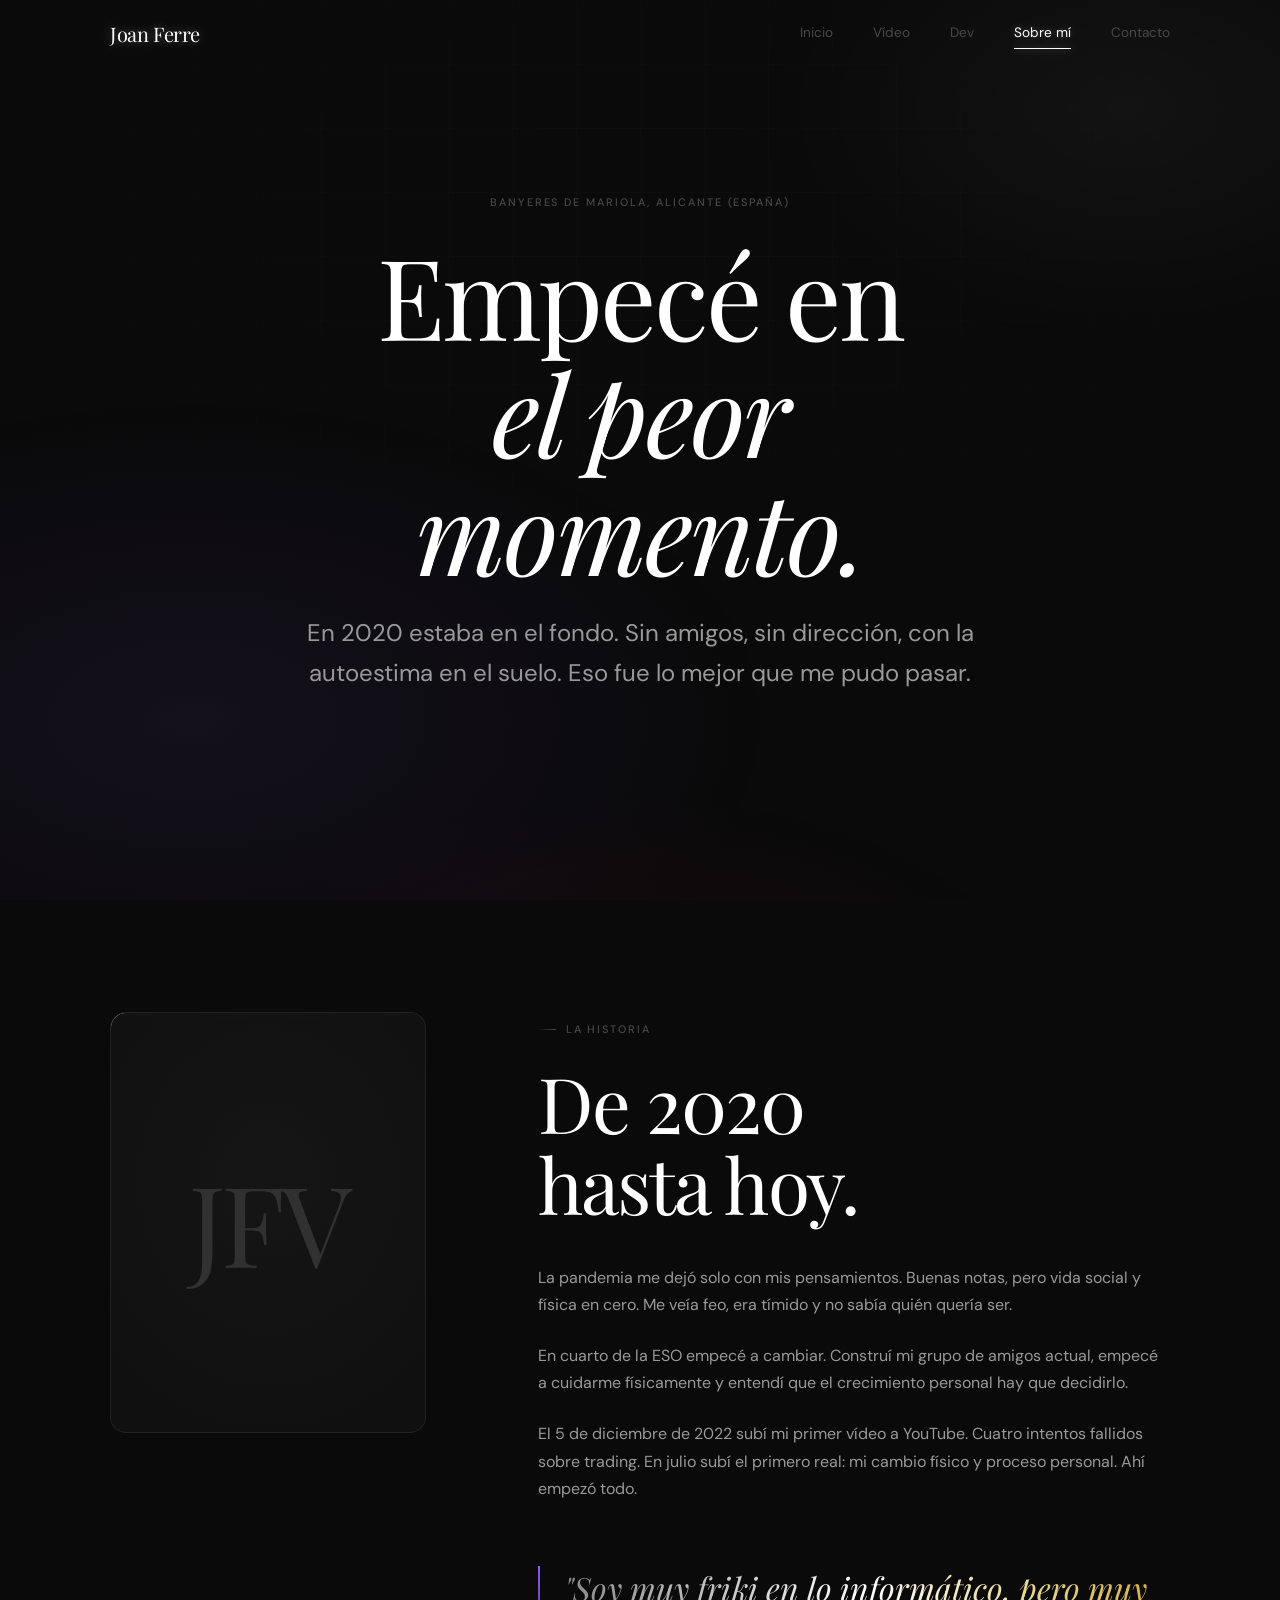
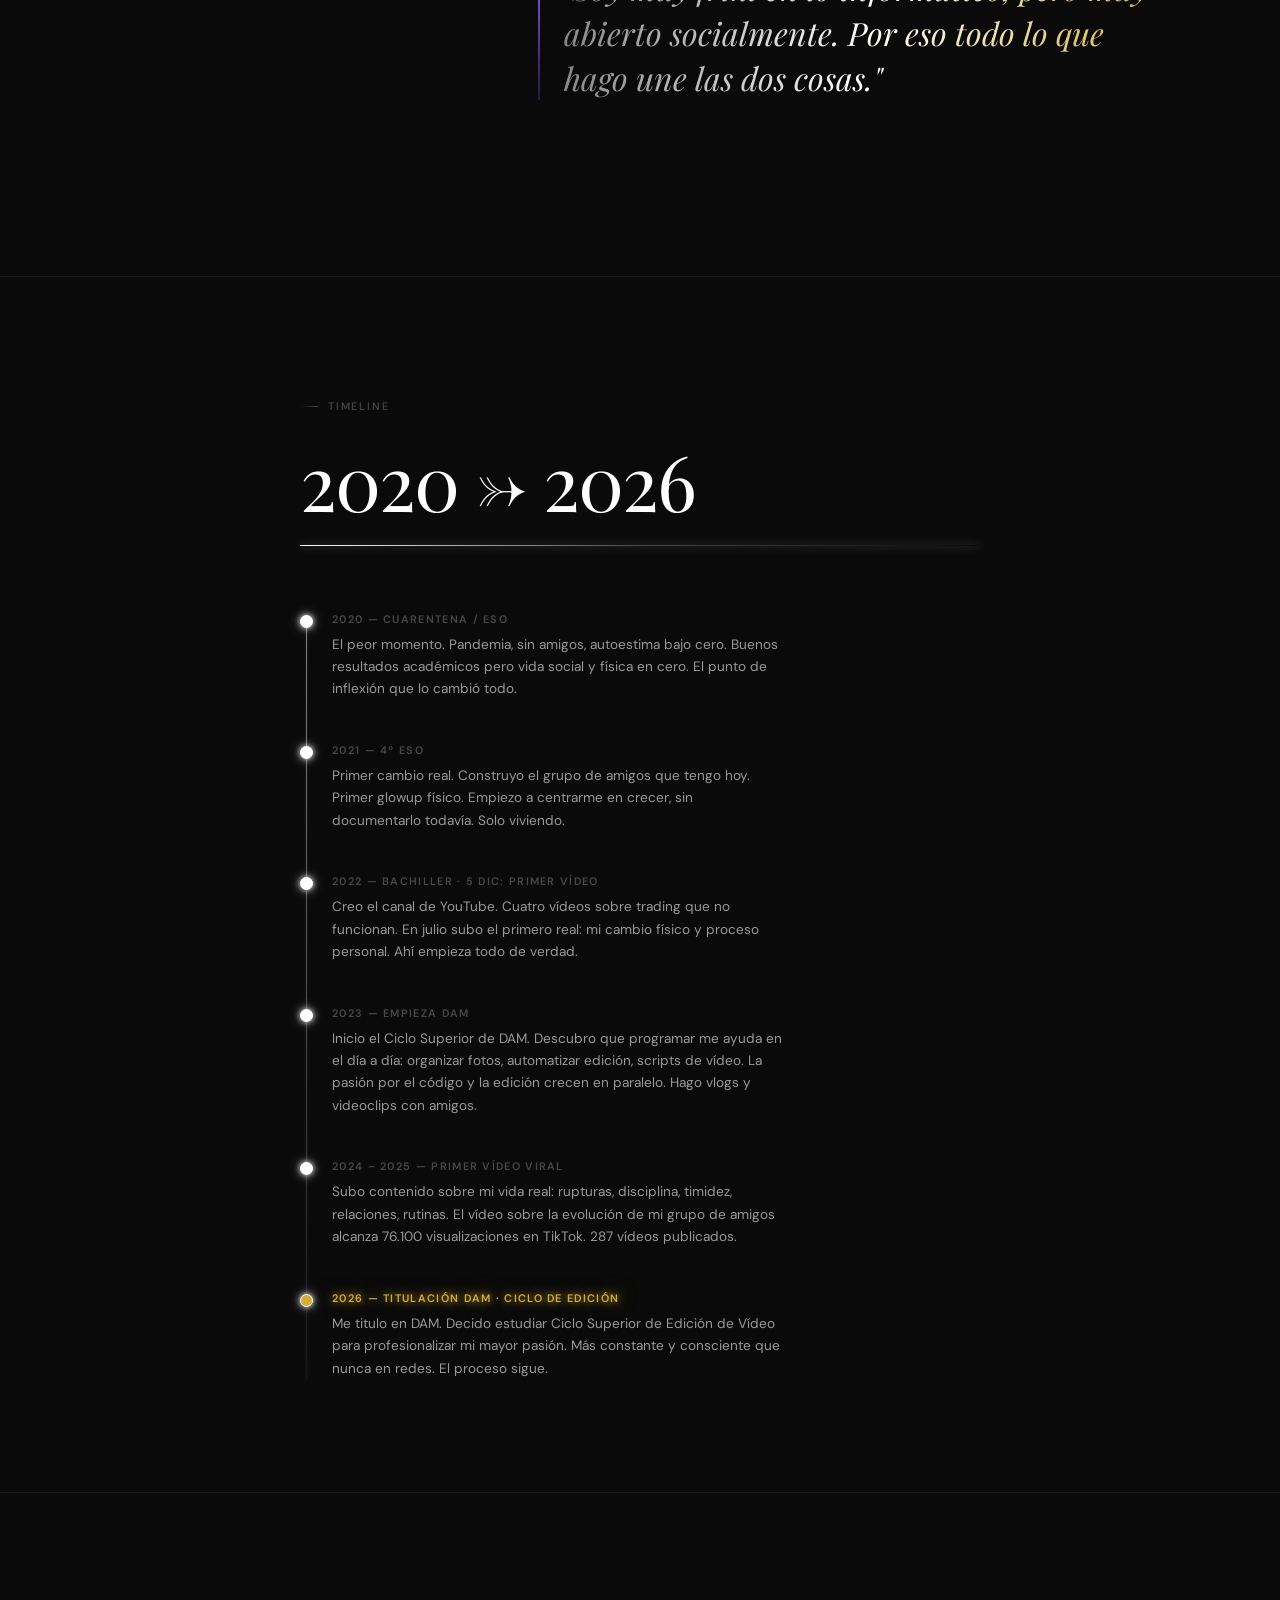
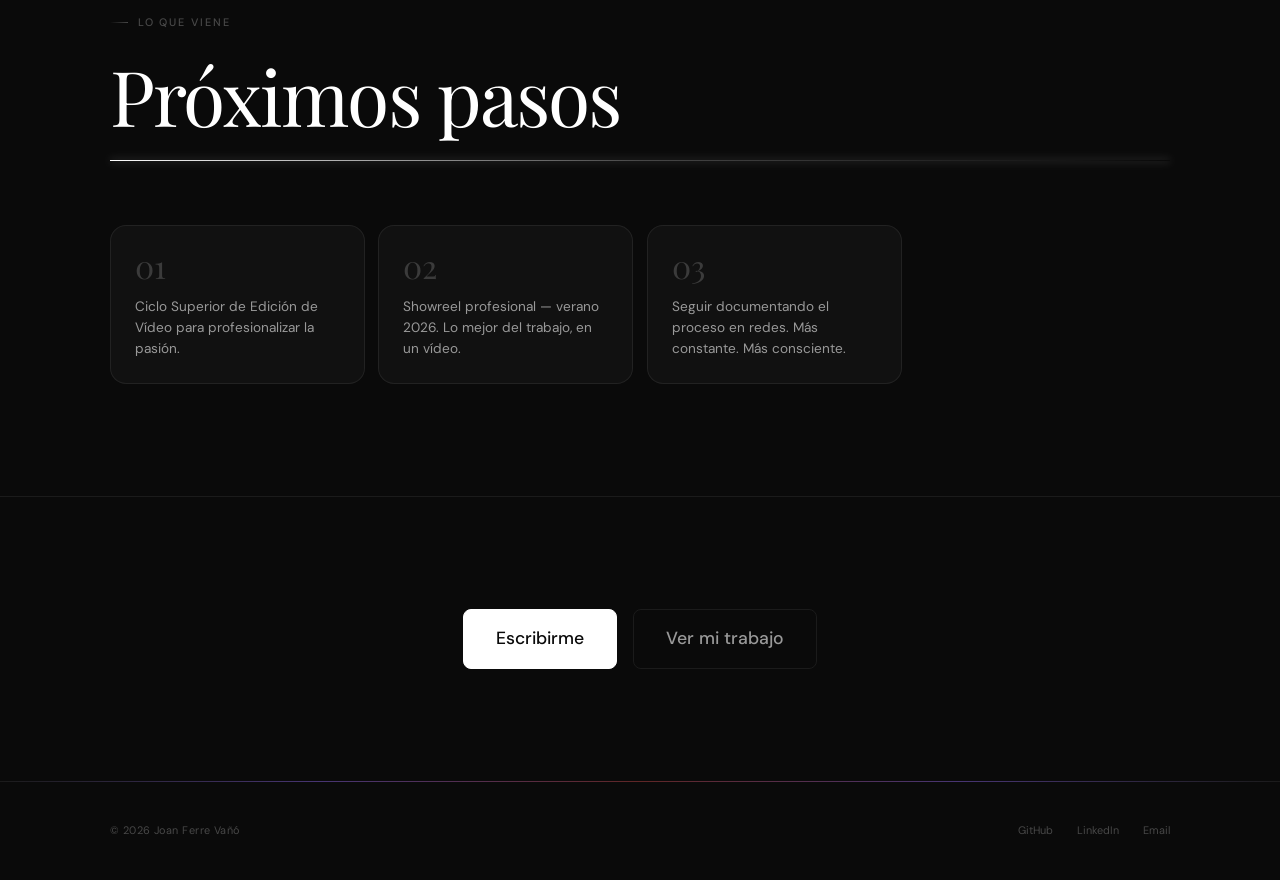
==== commit 633cf2e3: "Correccion de header" ====
--- a/about.html
+++ b/about.html
@@ -28,7 +28,7 @@
       <a href="index.html" class="navbar__logo">Joan Ferre</a>
       <nav class="navbar__nav">
         <a href="index.html" class="navbar__link">Inicio</a>
-        <a href="video.html" class="navbar__link">Proyectos</a>
+        <a href="video.html" class="navbar__link">Vídeo</a>
         <a href="dev.html" class="navbar__link">Dev</a>
         <a href="about.html" class="navbar__link">Sobre mí</a>
         <a href="contact.html" class="navbar__link">Contacto</a>
@@ -40,7 +40,7 @@
   </header>
   <div class="nav-mobile" id="nav-mobile">
     <a href="index.html">Inicio</a>
-    <a href="video.html">Proyectos</a>
+    <a href="video.html">Vídeo</a>
     <a href="dev.html">Dev</a>
     <a href="about.html">Sobre mí</a>
     <a href="contact.html">Contacto</a>
